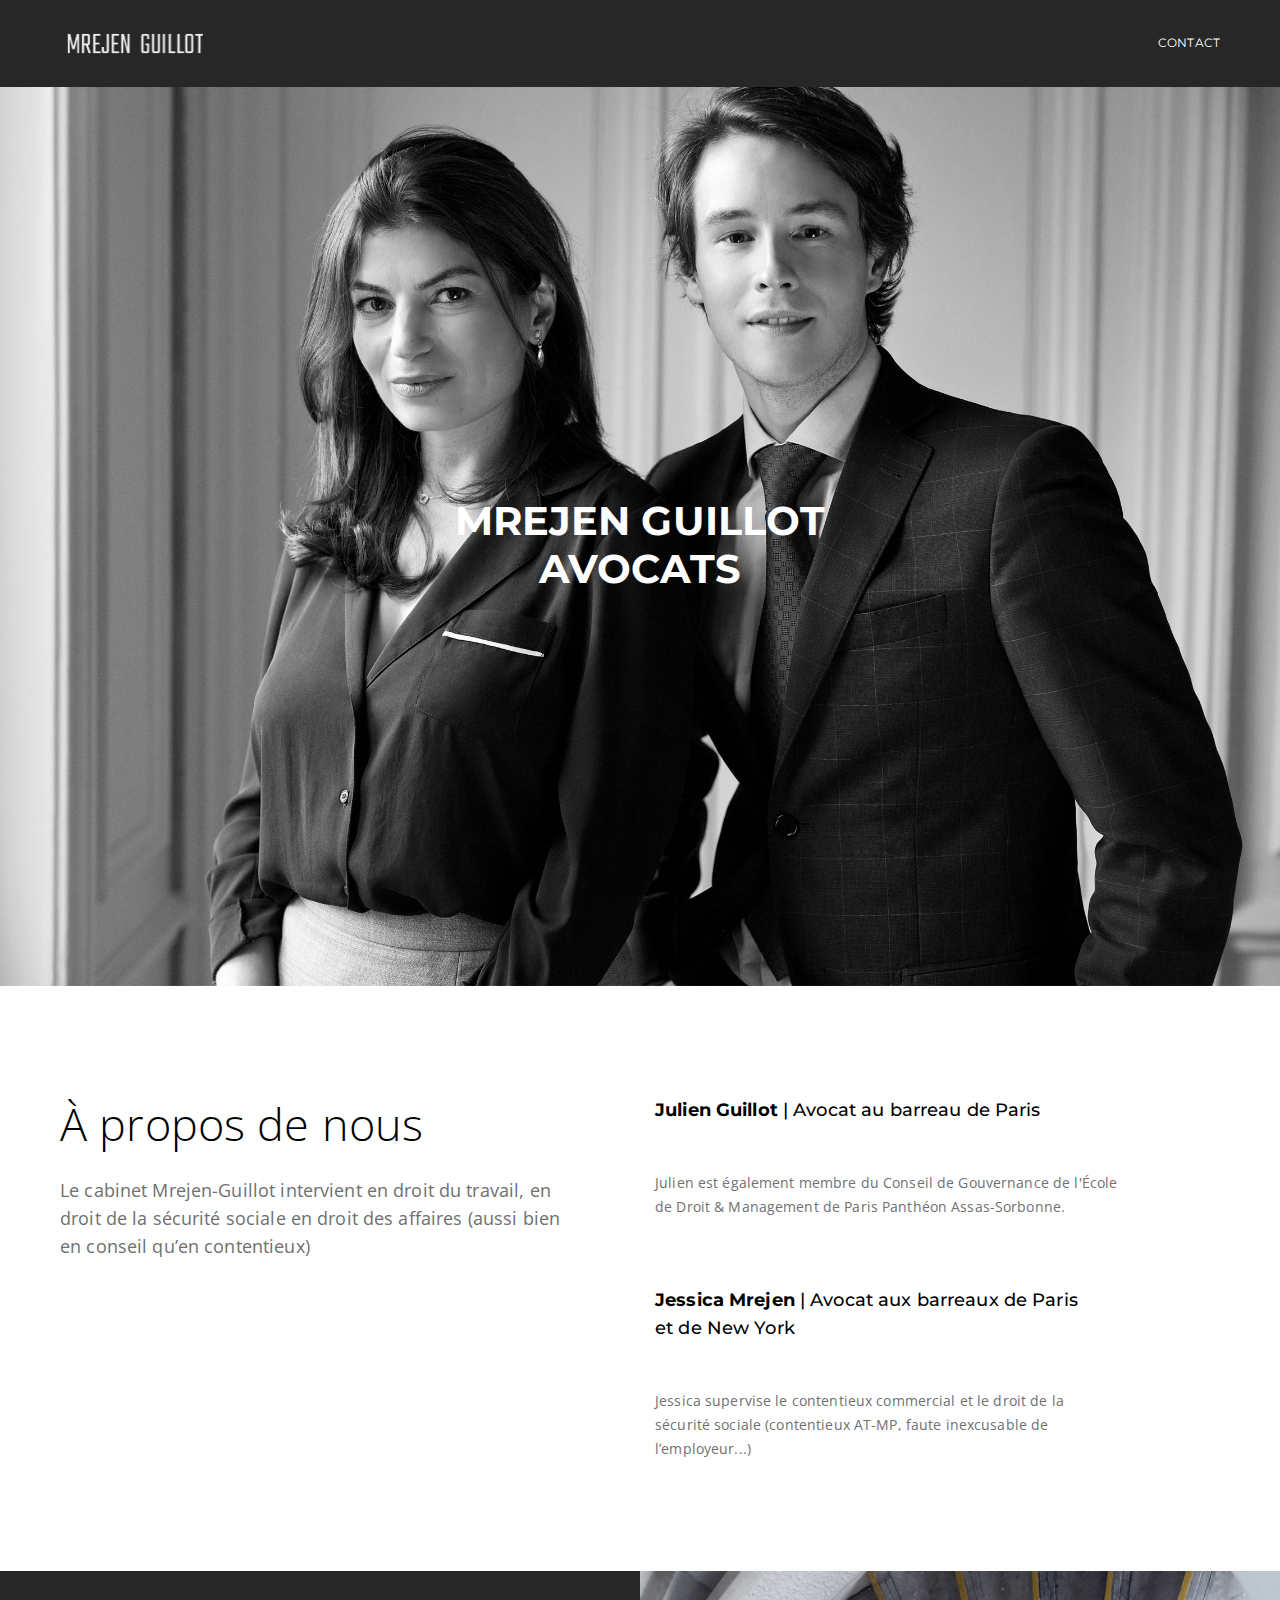
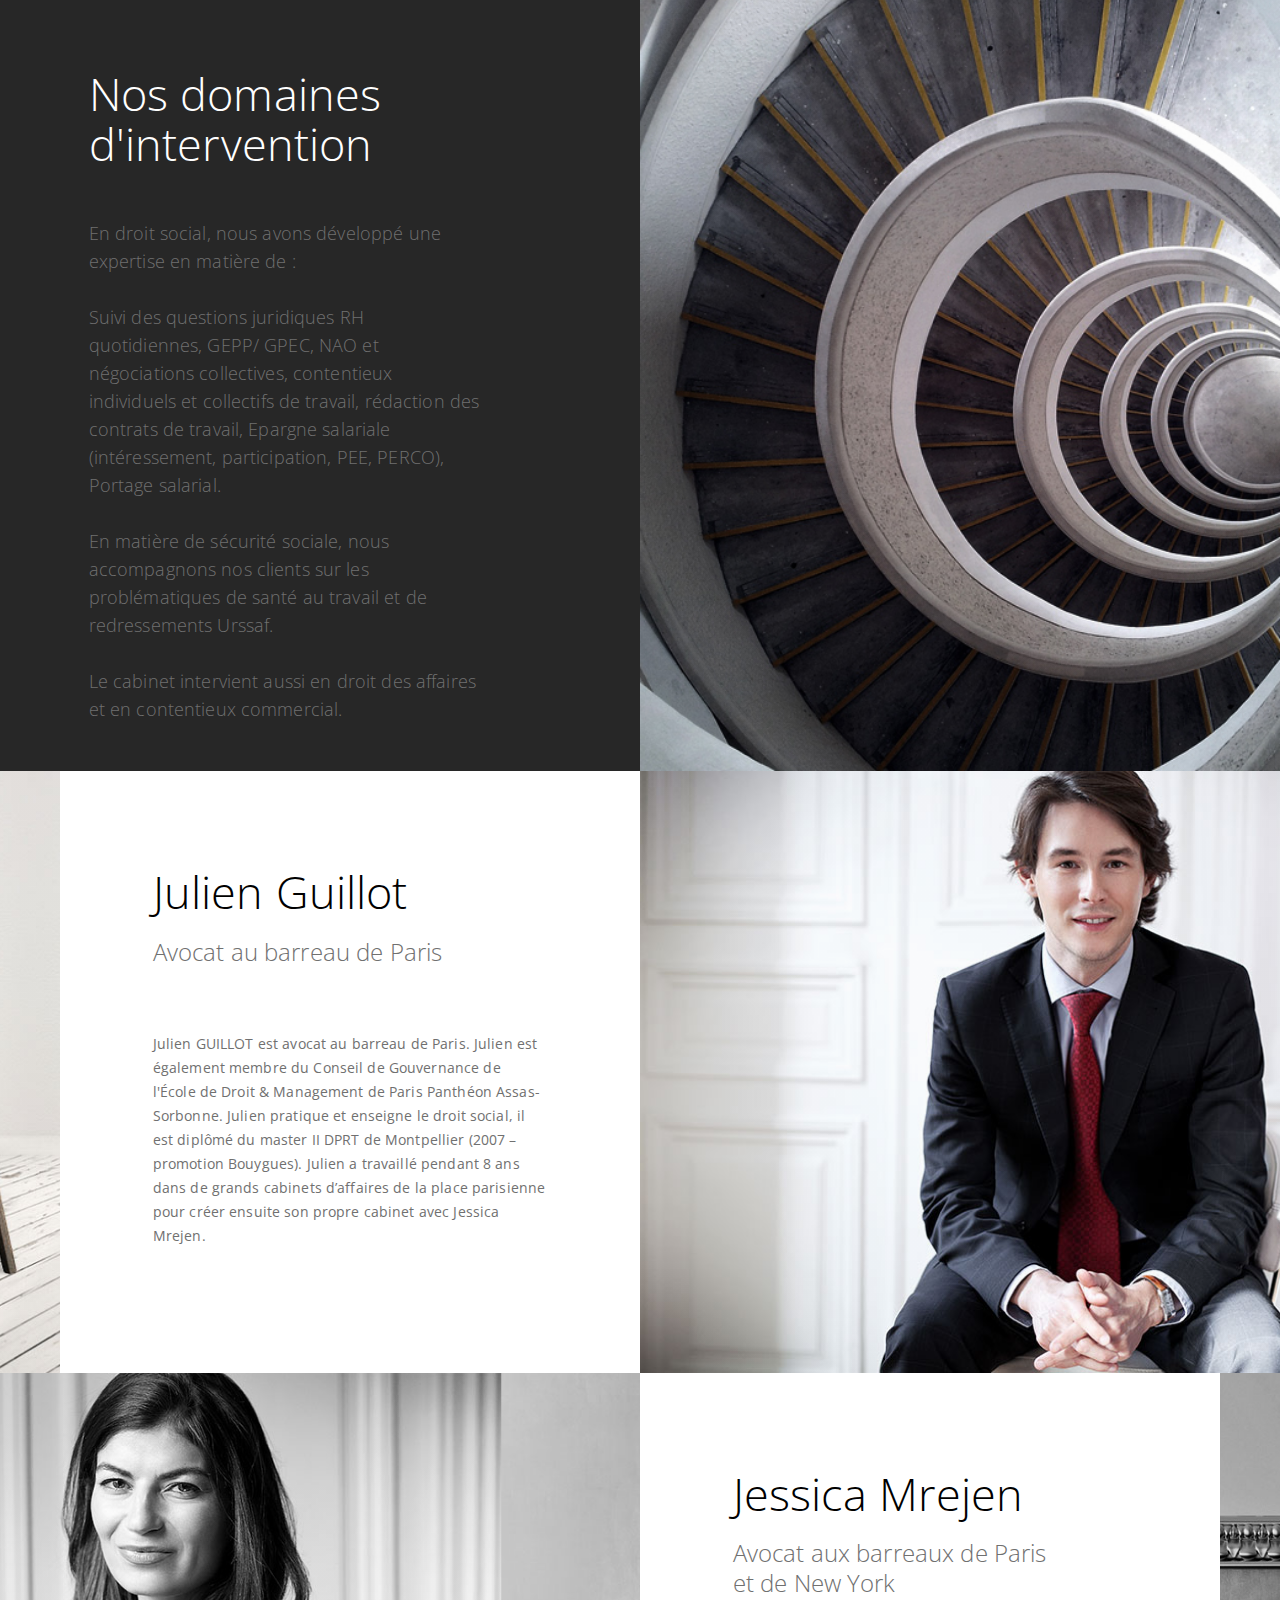
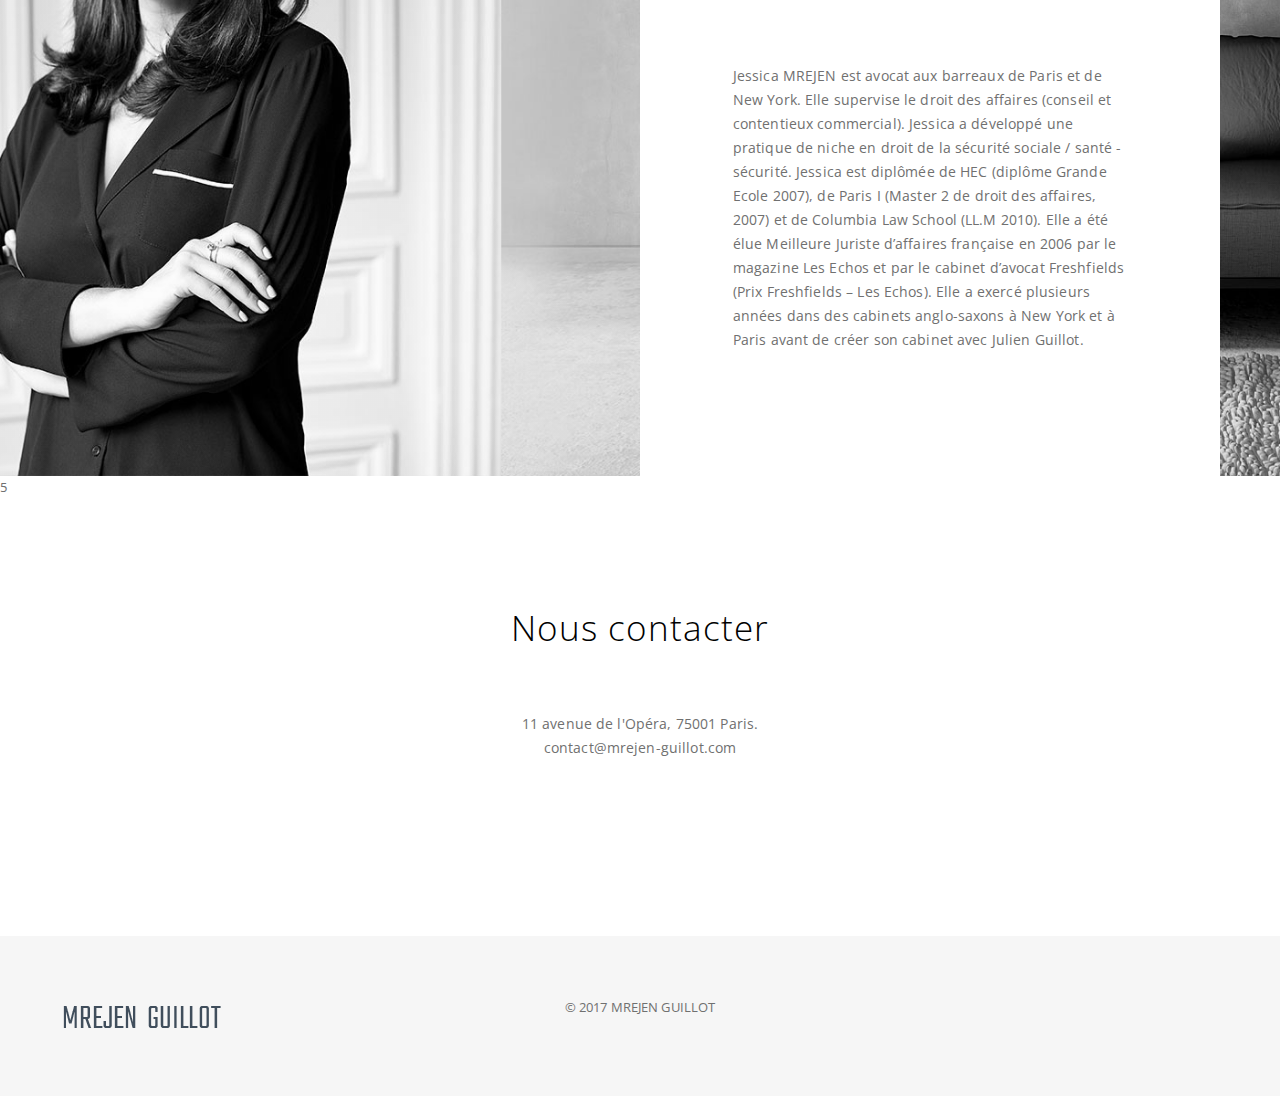
==== index.html @ 215e3cc4 "mon premier commit" ====
<!doctype html>
<html class="no-js" lang="en">
    <head>
        <meta charset="utf-8">
        <meta http-equiv="X-UA-Compatible" content="IE=edge">
        <meta name="viewport" content="width=device-width,initial-scale=1.0,maximum-scale=1" />
        <!-- title -->
        <title>MREJEN GUILLOT • Cabinet d'avocats</title>
        <meta name="description" content="" />
        <meta name="keywords" content="" />
        <meta name="author" content="">
        <meta name="google" value="notranslate">
        <!-- favicon -->
        <link rel="shortcut icon" href="images/icon/favicon.png">
        <!-- animation -->
        <link rel="stylesheet" href="css/animate.css" />
        <!-- bootstrap -->
        <link rel="stylesheet" href="css/bootstrap.min.css" />
        <!-- font-awesome icon -->
        <link rel="stylesheet" href="css/font-awesome.min.css" />
        <!-- themify-icons -->
        <link rel="stylesheet" href="css/themify-icons.css" />
        <!-- owl carousel -->
        <link rel="stylesheet" href="css/owl.transitions.css" />
        <link rel="stylesheet" href="css/owl.carousel.css" /> 
        <!-- magnific popup -->
        <link rel="stylesheet" href="css/magnific-popup.css" /> 
        <!-- base -->
        <link rel="stylesheet" href="css/base.css" /> 
        <!-- elements -->
        <link rel="stylesheet" href="css/elements.css" />
        <!-- responsive -->
        <link rel="stylesheet" href="css/responsive.css" />
        <!--[if IE 9]>
        <link rel="stylesheet" type="text/css" href="css/ie.css" />
        <![endif]-->
        <!--[if IE]>
            <script src="js/html5shiv.min.js"></script>
        <![endif]-->
        <style>
            .header-style2 .black-header li a, .header-style2 .black-header li a::before {color:#383838;}
        </style>
    </head>
    <body>
        <header class="header-style2" id="header-style2">
            <!-- nav -->
            <nav class="navbar bg-nero tz-header-bg black-header no-margin alt-font shrink-header dark-header">
                <div class="container navigation-menu">
                    <div class="row">
                        <!-- logo -->
                        <div class="col-md-3 col-sm-4 col-xs-9">
                            <a href="#home" class="inner-link"><img alt="" src="images/julien-white.png" data-img-size="(W)163px X (H)40px"></a>
                        </div>
                        <!-- end logo -->
                        <div class="col-md-9 col-sm-8 col-xs-3 position-inherit">
                            <button data-target="#bs-example-navbar-collapse-1" data-toggle="collapse" class="navbar-toggle collapsed" type="button">
                                <span class="sr-only">Toggle navigation</span>
                                <span class="icon-bar"></span>
                                <span class="icon-bar"></span>
                                <span class="icon-bar"></span>
                            </button>
                            <div id="bs-example-navbar-collapse-1" class="collapse navbar-collapse pull-right">
                                <ul class="nav navbar-nav">
                                    <li><a class="inner-link propClone text-white" href="#contact-section16">CONTACT</a></li>
                                </ul>
                            </div>
                        </div>
                    </div>
                </div>
            </nav> 
            <!-- end nav -->
        </header>
        <section id="home" class="no-padding bg-nero slider-style5 border-none">
            <div class="owl-slider-full owl-carousel owl-theme white-pagination text-white owl-white-pagination md-no-owl-buttons">
                <!-- slider item -->
                <div class="item owl-bg-img tz-builder-bg-image cover-background bg-img-one" id="tz-bg-14" data-img-size="(W)1920px X (H)961px" style="background:linear-gradient(rgba(0,0,0,0.01), rgba(0,0,0,0.01)), url('images/bg-image/mrejen-guillot-background.jpg')">
                    <div class="container one-fifth-screen xs-one-third-screen position-relative">
                        <div class="col-md-12 col-sm-12 col-xs-12 slider-typography text-center">
                            <div class="slider-text-middle-main">
                                <div class="slider-text-middle">
                                    <div class="" id="tz-br-1">
                                        <div class="slider-title text-white alt-font font-weight-600 tz-text" id="tz-slider-text37"> <p><strong>MREJEN GUILLOT<br> AVOCATS</strong></p> </div>
                                    </div>  
                                </div>
                            </div>
                        </div>
                    </div>
                </div>
                <!-- end slider item -->
            </div>
        </section> 
        <section class="padding-110px-tb xs-padding-60px-tb bg-white builder-bg border-none" id="content-section51">
            <div class="container">
                <div class="row equalize xs-equalize-auto equalize-display-inherit">
                    <!-- content details -->
                    <div class="col-md-6 col-sm-6 xs-12 xs-text-center xs-margin-nineteen-bottom display-table">
                        <div class="display-table-cell-vertical-middle">
                            <h2 class="title-extra-large-2 sm-title-large xs-section-title-large font-weight-300 text-black line-height-55 width-90 sm-width-100 margin-eight-bottom tz-text sm-margin-ten-bottom">À propos de nous</h2>
                            <div class="text-extra-large tz-text width-90 sm-width-100 margin-five-bottom sm-margin-ten-bottom">Le cabinet Mrejen-Guillot intervient en droit du travail, en droit de la sécurité sociale en droit des affaires (aussi bien en conseil qu’en contentieux)</div>
                        </div>
                    </div>
                    <!-- image -->
                    <div class="col-lg-5 col-md-6 col-sm-12 col-xs-12 display-table" style="height: 233px;">
                        <div class="display-table-cell-vertical-middle">
                            <div class="col-md-12 col-sm-12 col-xs-12 no-padding-lr margin-thirteen-bottom padding-four-bottom sm-padding-one-bottom sm-margin-seven-bottom xs-margin-fifteen-bottom border-bottom-light tz-border">
                                <h3 class="text-extra-large margin-two-bottom text-black vertical-align-middle xs-margin-five-bottom xs-text-extra-large alt-font tz-text"><strong>Julien Guillot</strong> | Avocat au barreau de Paris</h3>
                                <div class="text-medium vertical-align-middle tz-text"><p>Julien est également membre du Conseil de Gouvernance de l'École de Droit & Management de Paris Panthéon Assas-Sorbonne.</p></div>
                            </div>
                            <div class="col-md-12 col-sm-12 col-xs-12 no-padding-lr">
                                <h3 class="text-extra-large margin-two-bottom text-black vertical-align-middle xs-margin-five-bottom xs-text-extra-large alt-font tz-text"><strong>Jessica Mrejen</strong> | Avocat aux barreaux de Paris<br> et de New York</h3>
                                <div class="text-medium vertical-align-middle tz-text"><p class="no-margin-bottom">Jessica supervise le contentieux commercial et le droit de la sécurité sociale (contentieux AT-MP, faute inexcusable de l’employeur...)</p></div>
                            </div>
                        </div>
                    </div>
                    <!-- end image -->
                    <!-- end content detls -->
                </div>
            </div>
        </section>
        <section class="bg-nero builder-bg border-none" id="about">
            <div class="container-fluid">
                <div class="row equalize">
                    <div class="col-md-6 col-sm-12 col-xs-12 display-table no-padding xs-padding-ten" >
                        <div class="display-table-cell-vertical-middle padding-twenty-two md-padding-seven xs-no-padding-lr">
                            <!-- section title -->
                            <div class="col-md-12 col-sm-12 col-xs-12 margin-nine-top xs-no-padding-lr">
                                <h2 class="title-extra-large-2 sm-title-extra-large xs-title-extra-large font-weight-300 text-white margin-three-bottom xs-margin-fifteen-bottom tz-text">Nos domaines d'intervention</h2>
                                <div class="text-extra-large sm-text-extra-large font-weight-300 width-85 md-width-100 margin-twenty-bottom sm-margin-fifteen-bottom tz-text"><p>En droit social, nous avons développé une expertise en matière de :<br><br>
                                	Suivi des questions juridiques RH quotidiennes, GEPP/ GPEC, NAO et négociations collectives, contentieux individuels et collectifs de travail, rédaction des contrats de travail, Epargne salariale (intéressement, participation, PEE, PERCO), Portage salarial.<br><br>

									En matière de sécurité sociale, nous accompagnons nos clients sur les problématiques de santé au travail et de redressements Urssaf.<br><br>

									Le cabinet intervient aussi en droit des affaires et en contentieux commercial.

                                </p></div>
                            </div>
                            <!-- end section title -->
                            
                        </div>
                    </div>
                    <div class="col-md-6 col-sm-12 col-xs-12 tz-builder-bg-image sm-height-600-px xs-height-400-px cover-background bg-img-four" data-img-size="(W)1000px X (H)800px" style="background: linear-gradient(rgba(0, 0, 0, 0.00784314), rgba(0, 0, 0, 0.00784314)), url('images/julien3.jpg');"></div>
                </div>
            </div>
        </section>
        <section class="tz-builder-bg-image content2-bg-image no-padding border-none cover-background xs-bg-none bg-img-five" id="content-section2" data-img-size="(W)1920px X (H)590px" style="background:linear-gradient(rgba(0,0,0,0.01), rgba(0,0,0,0.01)), url('images/bg-image/julien2.jpg')">
            <div class="container sm-width-100 sm-no-padding">
                <div class="bg-white tz-background-color width-50 sm-width-60 xs-width-100 content-style1 padding-fifteen md-padding-eight sm-padding-eleven xs-padding-eighteen">
                    <!-- section title -->
                    <h2 class="title-extra-large-2 sm-title-large xs-section-title-large font-weight-300 text-black line-height-55 width-90 sm-width-100 margin-eight-bottom tz-text sm-margin-ten-bottom">Julien Guillot</h2>
                    <!-- end section title -->
                    <div class="title-medium sm-title-medium xs-title-medium margin-twelve-bottom display-block font-weight-300 tz-text">Avocat au barreau de Paris</div>
                    <div class="text-medium sm-text-medium margin-fifteen-bottom tz-text"><p>Julien GUILLOT est avocat au barreau de Paris. Julien est également membre du Conseil de Gouvernance de l'École de Droit & Management de Paris Panthéon Assas-Sorbonne. Julien pratique et enseigne le droit social, il est diplômé du master II DPRT de Montpellier (2007 – promotion Bouygues). Julien a travaillé pendant 8 ans dans de grands cabinets d’affaires de la place parisienne pour créer ensuite son propre cabinet avec Jessica Mrejen.</p></div>
                </div>
            </div>
        </section>
         <section class="tz-builder-bg-image content2-bg-image no-padding border-none cover-background xs-bg-none bg-img-five" id="content-section2" data-img-size="(W)1920px X (H)590px" style="background:linear-gradient(rgba(0,0,0,0.01), rgba(0,0,0,0.01)), url('images/bg-image/mrejen.jpg')">
            <div class="container sm-width-100 sm-no-padding">
                <div class="bg-white tz-background-color float-right width-50 sm-width-60 xs-width-100 content-style1 padding-fifteen md-padding-eight sm-padding-eleven xs-padding-eighteen">
                    <!-- section title -->
                    <h2 class="title-extra-large-2 sm-title-large xs-section-title-large font-weight-300 text-black line-height-55 width-90 sm-width-100 margin-eight-bottom tz-text sm-margin-ten-bottom">Jessica Mrejen</h2>
                    <!-- end section title -->
                    <div class="title-medium sm-title-medium xs-title-medium margin-twelve-bottom display-block font-weight-300 tz-text">Avocat aux barreaux de Paris<br> et de New York</div>
                    <div class="text-medium sm-text-medium margin-fifteen-bottom tz-text"><p>Jessica MREJEN est avocat aux barreaux de Paris et de New York. Elle supervise le droit des affaires (conseil et contentieux commercial). Jessica a développé une pratique de niche en droit de la sécurité sociale / santé - sécurité. Jessica est diplômée de HEC (diplôme Grande Ecole 2007), de Paris I (Master 2 de droit des affaires, 2007) et de Columbia Law School (LL.M 2010). Elle a été élue Meilleure Juriste d’affaires française en 2006 par le magazine Les Echos et par le cabinet d’avocat Freshfields (Prix Freshfields – Les Echos). Elle a exercé plusieurs années dans des cabinets anglo-saxons à New York et à Paris avant de créer son cabinet avec Julien Guillot.</p></div>
                </div>
            </div>
        </section>5
        <section class="padding-110px-tb bg-white builder-bg xs-padding-60px-tb border-none" id="contact-section16">
            <div class="container">
                <div class="row">
                    <!-- section title -->
                    <div class="col-md-12 col-sm-12 col-xs-12 text-center">
                        <h2 class="title-extra-large sm-section-title-medium text-black font-weight-300 letter-spacing-1 tz-text margin-ten-bottom xs-margin-fifteen-bottom">Nous contacter</h2>
                    </div>
                    <!-- end section title -->
                    <!-- contact detail -->
                    <div class="col-md-10 col-sm-12 col-xs-12 no-padding margin-ten-bottom clear-both display-table center-col">
                        <!-- feature box -->
                        <div class="col-md-4 col-sm-4 col-xs-12 sm-margin-nine-bottom xs-margin-thirteen-bottom text-center sm-clear-both">
                            <div class="feature-box xs-margin-thirteen xs-no-margin-tb">     
                                <div class="text-medium center-col tz-text"></div>
                            </div>
                        </div>
                        <!-- end feature box -->
                        <!-- feature box -->
                        <div class="col-md-4 col-sm-4 col-xs-12 sm-margin-nine-bottom xs-margin-thirteen-bottom text-center">
                            <div class="feature-box xs-margin-thirteen xs-no-margin-tb">
                                <div class="text-medium center-col tz-text">11 avenue de l'Opéra, 75001 Paris.<br>contact@mrejen-guillot.com</div>
                            </div>
                        </div>
                        <!-- end feature box -->
                    </div>
                    <!-- end contact detail -->
                </div>
            </div>
        </section>
        <footer id="footer-section12" class="bg-gray builder-bg padding-60px-tb xs-padding-40px-tb footer-style4">
            <div class="container">
                <div class="row equalize sm-equalize-auto">
                    <!-- logo -->
                    <div class="col-lg-3 col-md-3 col-sm-6 col-xs-12 sm-text-left xs-text-center sm-margin-eight-bottom xs-margin-nine-bottom display-table">
                        <div class="display-table-cell-vertical-middle">
                            <a href="#home" class="inner-link"><img src="images/julien-black.png" data-img-size="(W)163px X (H)40px" alt=""></a>
                        </div>
                    </div>
                    <!-- end logo -->
                    <div class="col-lg-6 col-md-5 col-sm-6 col-xs-12 text-center sm-margin-eight-bottom xs-margin-nine-bottom xs-text-center display-table">
                        <div class="display-table-cell-vertical-middle">
                            <span class="tz-text">&copy; 2017 MREJEN GUILLOT</a></span>
                        </div>
                    </div>
                </div>
            </div>
        </footer>

        <!-- javascript libraries -->
        <script type="text/javascript" src="js/jquery.min.js"></script>
        <script type="text/javascript" src="js/jquery.appear.js"></script>
        <script type="text/javascript" src="js/smooth-scroll.js"></script>
        <script type="text/javascript" src="js/bootstrap.min.js"></script>
        <!-- wow animation -->
        <script type="text/javascript" src="js/wow.min.js"></script>
        <!-- owl carousel -->
        <script type="text/javascript" src="js/owl.carousel.min.js"></script>        
        <!-- images loaded -->
        <script type="text/javascript" src="js/imagesloaded.pkgd.min.js"></script>
        <!-- isotope -->
        <script type="text/javascript" src="js/jquery.isotope.min.js"></script> 
        <!-- magnific popup -->
        <script type="text/javascript" src="js/jquery.magnific-popup.min.js"></script>
        <!-- navigation -->
        <script type="text/javascript" src="js/jquery.nav.js"></script>
        <!-- equalize -->
        <script type="text/javascript" src="js/equalize.min.js"></script>
        <!-- fit videos -->
        <script type="text/javascript" src="js/jquery.fitvids.js"></script>
        <!-- number counter -->
        <script type="text/javascript" src="js/jquery.countTo.js"></script>
        <!-- time counter  -->
        <script type="text/javascript" src="js/counter.js"></script>
        <!-- twitter Fetcher  -->
        <script type="text/javascript" src="js/twitterFetcher_min.js"></script>
        <!-- main -->
        <script type="text/javascript" src="js/main.js"></script>
    </body>
</html>
---- css/themify-icons.css ----
@font-face {
    font-family: 'themify';
    src:url('../fonts/themify--fvbane.eot');
    src:url('../fonts/themify-.eot#iefix-fvbane') format('embedded-opentype'),
        url('../fonts/themify--fvbane.woff') format('woff'),
        url('../fonts/themify--fvbane.ttf') format('truetype'),
        url('../fonts/themify--fvbane.svg#themify') format('svg');
    font-weight: normal;
    font-style: normal;
}

[class^="ti-"], [class*=" ti-"] {
    font-family: 'themify';
    speak: none;
    font-style: normal;
    font-weight: normal;
    font-variant: normal;
    text-transform: none;
    line-height: 1;

    /* Better Font Rendering =========== */
    -webkit-font-smoothing: antialiased;
    -moz-osx-font-smoothing: grayscale;
}

.ti-wand:before {
    content: "\e600";
}
.ti-volume:before {
    content: "\e601";
}
.ti-user:before {
    content: "\e602";
}
.ti-unlock:before {
    content: "\e603";
}
.ti-unlink:before {
    content: "\e604";
}
.ti-trash:before {
    content: "\e605";
}
.ti-thought:before {
    content: "\e606";
}
.ti-target:before {
    content: "\e607";
}
.ti-tag:before {
    content: "\e608";
}
.ti-tablet:before {
    content: "\e609";
}
.ti-star:before {
    content: "\e60a";
}
.ti-spray:before {
    content: "\e60b";
}
.ti-signal:before {
    content: "\e60c";
}
.ti-shopping-cart:before {
    content: "\e60d";
}
.ti-shopping-cart-full:before {
    content: "\e60e";
}
.ti-settings:before {
    content: "\e60f";
}
.ti-search:before {
    content: "\e610";
}
.ti-zoom-in:before {
    content: "\e611";
}
.ti-zoom-out:before {
    content: "\e612";
}
.ti-cut:before {
    content: "\e613";
}
.ti-ruler:before {
    content: "\e614";
}
.ti-ruler-pencil:before {
    content: "\e615";
}
.ti-ruler-alt:before {
    content: "\e616";
}
.ti-bookmark:before {
    content: "\e617";
}
.ti-bookmark-alt:before {
    content: "\e618";
}
.ti-reload:before {
    content: "\e619";
}
.ti-plus:before {
    content: "\e61a";
}
.ti-pin:before {
    content: "\e61b";
}
.ti-pencil:before {
    content: "\e61c";
}
.ti-pencil-alt:before {
    content: "\e61d";
}
.ti-paint-roller:before {
    content: "\e61e";
}
.ti-paint-bucket:before {
    content: "\e61f";
}
.ti-na:before {
    content: "\e620";
}
.ti-mobile:before {
    content: "\e621";
}
.ti-minus:before {
    content: "\e622";
}
.ti-medall:before {
    content: "\e623";
}
.ti-medall-alt:before {
    content: "\e624";
}
.ti-marker:before {
    content: "\e625";
}
.ti-marker-alt:before {
    content: "\e626";
}
.ti-arrow-up:before {
    content: "\e627";
}
.ti-arrow-right:before {
    content: "\e628";
}
.ti-arrow-left:before {
    content: "\e629";
}
.ti-arrow-down:before {
    content: "\e62a";
}
.ti-lock:before {
    content: "\e62b";
}
.ti-location-arrow:before {
    content: "\e62c";
}
.ti-link:before {
    content: "\e62d";
}
.ti-layout:before {
    content: "\e62e";
}
.ti-layers:before {
    content: "\e62f";
}
.ti-layers-alt:before {
    content: "\e630";
}
.ti-key:before {
    content: "\e631";
}
.ti-import:before {
    content: "\e632";
}
.ti-image:before {
    content: "\e633";
}
.ti-heart:before {
    content: "\e634";
}
.ti-heart-broken:before {
    content: "\e635";
}
.ti-hand-stop:before {
    content: "\e636";
}
.ti-hand-open:before {
    content: "\e637";
}
.ti-hand-drag:before {
    content: "\e638";
}
.ti-folder:before {
    content: "\e639";
}
.ti-flag:before {
    content: "\e63a";
}
.ti-flag-alt:before {
    content: "\e63b";
}
.ti-flag-alt-2:before {
    content: "\e63c";
}
.ti-eye:before {
    content: "\e63d";
}
.ti-export:before {
    content: "\e63e";
}
.ti-exchange-vertical:before {
    content: "\e63f";
}
.ti-desktop:before {
    content: "\e640";
}
.ti-cup:before {
    content: "\e641";
}
.ti-crown:before {
    content: "\e642";
}
.ti-comments:before {
    content: "\e643";
}
.ti-comment:before {
    content: "\e644";
}
.ti-comment-alt:before {
    content: "\e645";
}
.ti-close:before {
    content: "\e646";
}
.ti-clip:before {
    content: "\e647";
}
.ti-angle-up:before {
    content: "\e648";
}
.ti-angle-right:before {
    content: "\e649";
}
.ti-angle-left:before {
    content: "\e64a";
}
.ti-angle-down:before {
    content: "\e64b";
}
.ti-check:before {
    content: "\e64c";
}
.ti-check-box:before {
    content: "\e64d";
}
.ti-camera:before {
    content: "\e64e";
}
.ti-announcement:before {
    content: "\e64f";
}
.ti-brush:before {
    content: "\e650";
}
.ti-briefcase:before {
    content: "\e651";
}
.ti-bolt:before {
    content: "\e652";
}
.ti-bolt-alt:before {
    content: "\e653";
}
.ti-blackboard:before {
    content: "\e654";
}
.ti-bag:before {
    content: "\e655";
}
.ti-move:before {
    content: "\e656";
}
.ti-arrows-vertical:before {
    content: "\e657";
}
.ti-arrows-horizontal:before {
    content: "\e658";
}
.ti-fullscreen:before {
    content: "\e659";
}
.ti-arrow-top-right:before {
    content: "\e65a";
}
.ti-arrow-top-left:before {
    content: "\e65b";
}
.ti-arrow-circle-up:before {
    content: "\e65c";
}
.ti-arrow-circle-right:before {
    content: "\e65d";
}
.ti-arrow-circle-left:before {
    content: "\e65e";
}
.ti-arrow-circle-down:before {
    content: "\e65f";
}
.ti-angle-double-up:before {
    content: "\e660";
}
.ti-angle-double-right:before {
    content: "\e661";
}
.ti-angle-double-left:before {
    content: "\e662";
}
.ti-angle-double-down:before {
    content: "\e663";
}
.ti-zip:before {
    content: "\e664";
}
.ti-world:before {
    content: "\e665";
}
.ti-wheelchair:before {
    content: "\e666";
}
.ti-view-list:before {
    content: "\e667";
}
.ti-view-list-alt:before {
    content: "\e668";
}
.ti-view-grid:before {
    content: "\e669";
}
.ti-uppercase:before {
    content: "\e66a";
}
.ti-upload:before {
    content: "\e66b";
}
.ti-underline:before {
    content: "\e66c";
}
.ti-truck:before {
    content: "\e66d";
}
.ti-timer:before {
    content: "\e66e";
}
.ti-ticket:before {
    content: "\e66f";
}
.ti-thumb-up:before {
    content: "\e670";
}
.ti-thumb-down:before {
    content: "\e671";
}
.ti-text:before {
    content: "\e672";
}
.ti-stats-up:before {
    content: "\e673";
}
.ti-stats-down:before {
    content: "\e674";
}
.ti-split-v:before {
    content: "\e675";
}
.ti-split-h:before {
    content: "\e676";
}
.ti-smallcap:before {
    content: "\e677";
}
.ti-shine:before {
    content: "\e678";
}
.ti-shift-right:before {
    content: "\e679";
}
.ti-shift-left:before {
    content: "\e67a";
}
.ti-shield:before {
    content: "\e67b";
}
.ti-notepad:before {
    content: "\e67c";
}
.ti-server:before {
    content: "\e67d";
}
.ti-quote-right:before {
    content: "\e67e";
}
.ti-quote-left:before {
    content: "\e67f";
}
.ti-pulse:before {
    content: "\e680";
}
.ti-printer:before {
    content: "\e681";
}
.ti-power-off:before {
    content: "\e682";
}
.ti-plug:before {
    content: "\e683";
}
.ti-pie-chart:before {
    content: "\e684";
}
.ti-paragraph:before {
    content: "\e685";
}
.ti-panel:before {
    content: "\e686";
}
.ti-package:before {
    content: "\e687";
}
.ti-music:before {
    content: "\e688";
}
.ti-music-alt:before {
    content: "\e689";
}
.ti-mouse:before {
    content: "\e68a";
}
.ti-mouse-alt:before {
    content: "\e68b";
}
.ti-money:before {
    content: "\e68c";
}
.ti-microphone:before {
    content: "\e68d";
}
.ti-menu:before {
    content: "\e68e";
}
.ti-menu-alt:before {
    content: "\e68f";
}
.ti-map:before {
    content: "\e690";
}
.ti-map-alt:before {
    content: "\e691";
}
.ti-loop:before {
    content: "\e692";
}
.ti-location-pin:before {
    content: "\e693";
}
.ti-list:before {
    content: "\e694";
}
.ti-light-bulb:before {
    content: "\e695";
}
.ti-Italic:before {
    content: "\e696";
}
.ti-info:before {
    content: "\e697";
}
.ti-infinite:before {
    content: "\e698";
}
.ti-id-badge:before {
    content: "\e699";
}
.ti-hummer:before {
    content: "\e69a";
}
.ti-home:before {
    content: "\e69b";
}
.ti-help:before {
    content: "\e69c";
}
.ti-headphone:before {
    content: "\e69d";
}
.ti-harddrives:before {
    content: "\e69e";
}
.ti-harddrive:before {
    content: "\e69f";
}
.ti-gift:before {
    content: "\e6a0";
}
.ti-game:before {
    content: "\e6a1";
}
.ti-filter:before {
    content: "\e6a2";
}
.ti-files:before {
    content: "\e6a3";
}
.ti-file:before {
    content: "\e6a4";
}
.ti-eraser:before {
    content: "\e6a5";
}
.ti-envelope:before {
    content: "\e6a6";
}
.ti-download:before {
    content: "\e6a7";
}
.ti-direction:before {
    content: "\e6a8";
}
.ti-direction-alt:before {
    content: "\e6a9";
}
.ti-dashboard:before {
    content: "\e6aa";
}
.ti-control-stop:before {
    content: "\e6ab";
}
.ti-control-shuffle:before {
    content: "\e6ac";
}
.ti-control-play:before {
    content: "\e6ad";
}
.ti-control-pause:before {
    content: "\e6ae";
}
.ti-control-forward:before {
    content: "\e6af";
}
.ti-control-backward:before {
    content: "\e6b0";
}
.ti-cloud:before {
    content: "\e6b1";
}
.ti-cloud-up:before {
    content: "\e6b2";
}
.ti-cloud-down:before {
    content: "\e6b3";
}
.ti-clipboard:before {
    content: "\e6b4";
}
.ti-car:before {
    content: "\e6b5";
}
.ti-calendar:before {
    content: "\e6b6";
}
.ti-book:before {
    content: "\e6b7";
}
.ti-bell:before {
    content: "\e6b8";
}
.ti-basketball:before {
    content: "\e6b9";
}
.ti-bar-chart:before {
    content: "\e6ba";
}
.ti-bar-chart-alt:before {
    content: "\e6bb";
}
.ti-back-right:before {
    content: "\e6bc";
}
.ti-back-left:before {
    content: "\e6bd";
}
.ti-arrows-corner:before {
    content: "\e6be";
}
.ti-archive:before {
    content: "\e6bf";
}
.ti-anchor:before {
    content: "\e6c0";
}
.ti-align-right:before {
    content: "\e6c1";
}
.ti-align-left:before {
    content: "\e6c2";
}
.ti-align-justify:before {
    content: "\e6c3";
}
.ti-align-center:before {
    content: "\e6c4";
}
.ti-alert:before {
    content: "\e6c5";
}
.ti-alarm-clock:before {
    content: "\e6c6";
}
.ti-agenda:before {
    content: "\e6c7";
}
.ti-write:before {
    content: "\e6c8";
}
.ti-window:before {
    content: "\e6c9";
}
.ti-widgetized:before {
    content: "\e6ca";
}
.ti-widget:before {
    content: "\e6cb";
}
.ti-widget-alt:before {
    content: "\e6cc";
}
.ti-wallet:before {
    content: "\e6cd";
}
.ti-video-clapper:before {
    content: "\e6ce";
}
.ti-video-camera:before {
    content: "\e6cf";
}
.ti-vector:before {
    content: "\e6d0";
}
.ti-themify-logo:before {
    content: "\e6d1";
}
.ti-themify-favicon:before {
    content: "\e6d2";
}
.ti-themify-favicon-alt:before {
    content: "\e6d3";
}
.ti-support:before {
    content: "\e6d4";
}
.ti-stamp:before {
    content: "\e6d5";
}
.ti-split-v-alt:before {
    content: "\e6d6";
}
.ti-slice:before {
    content: "\e6d7";
}
.ti-shortcode:before {
    content: "\e6d8";
}
.ti-shift-right-alt:before {
    content: "\e6d9";
}
.ti-shift-left-alt:before {
    content: "\e6da";
}
.ti-ruler-alt-2:before {
    content: "\e6db";
}
.ti-receipt:before {
    content: "\e6dc";
}
.ti-pin2:before {
    content: "\e6dd";
}
.ti-pin-alt:before {
    content: "\e6de";
}
.ti-pencil-alt2:before {
    content: "\e6df";
}
.ti-palette:before {
    content: "\e6e0";
}
.ti-more:before {
    content: "\e6e1";
}
.ti-more-alt:before {
    content: "\e6e2";
}
.ti-microphone-alt:before {
    content: "\e6e3";
}
.ti-magnet:before {
    content: "\e6e4";
}
.ti-line-double:before {
    content: "\e6e5";
}
.ti-line-dotted:before {
    content: "\e6e6";
}
.ti-line-dashed:before {
    content: "\e6e7";
}
.ti-layout-width-full:before {
    content: "\e6e8";
}
.ti-layout-width-default:before {
    content: "\e6e9";
}
.ti-layout-width-default-alt:before {
    content: "\e6ea";
}
.ti-layout-tab:before {
    content: "\e6eb";
}
.ti-layout-tab-window:before {
    content: "\e6ec";
}
.ti-layout-tab-v:before {
    content: "\e6ed";
}
.ti-layout-tab-min:before {
    content: "\e6ee";
}
.ti-layout-slider:before {
    content: "\e6ef";
}
.ti-layout-slider-alt:before {
    content: "\e6f0";
}
.ti-layout-sidebar-right:before {
    content: "\e6f1";
}
.ti-layout-sidebar-none:before {
    content: "\e6f2";
}
.ti-layout-sidebar-left:before {
    content: "\e6f3";
}
.ti-layout-placeholder:before {
    content: "\e6f4";
}
.ti-layout-menu:before {
    content: "\e6f5";
}
.ti-layout-menu-v:before {
    content: "\e6f6";
}
.ti-layout-menu-separated:before {
    content: "\e6f7";
}
.ti-layout-menu-full:before {
    content: "\e6f8";
}
.ti-layout-media-right-alt:before {
    content: "\e6f9";
}
.ti-layout-media-right:before {
    content: "\e6fa";
}
.ti-layout-media-overlay:before {
    content: "\e6fb";
}
.ti-layout-media-overlay-alt:before {
    content: "\e6fc";
}
.ti-layout-media-overlay-alt-2:before {
    content: "\e6fd";
}
.ti-layout-media-left-alt:before {
    content: "\e6fe";
}
.ti-layout-media-left:before {
    content: "\e6ff";
}
.ti-layout-media-center-alt:before {
    content: "\e700";
}
.ti-layout-media-center:before {
    content: "\e701";
}
.ti-layout-list-thumb:before {
    content: "\e702";
}
.ti-layout-list-thumb-alt:before {
    content: "\e703";
}
.ti-layout-list-post:before {
    content: "\e704";
}
.ti-layout-list-large-image:before {
    content: "\e705";
}
.ti-layout-line-solid:before {
    content: "\e706";
}
.ti-layout-grid4:before {
    content: "\e707";
}
.ti-layout-grid3:before {
    content: "\e708";
}
.ti-layout-grid2:before {
    content: "\e709";
}
.ti-layout-grid2-thumb:before {
    content: "\e70a";
}
.ti-layout-cta-right:before {
    content: "\e70b";
}
.ti-layout-cta-left:before {
    content: "\e70c";
}
.ti-layout-cta-center:before {
    content: "\e70d";
}
.ti-layout-cta-btn-right:before {
    content: "\e70e";
}
.ti-layout-cta-btn-left:before {
    content: "\e70f";
}
.ti-layout-column4:before {
    content: "\e710";
}
.ti-layout-column3:before {
    content: "\e711";
}
.ti-layout-column2:before {
    content: "\e712";
}
.ti-layout-accordion-separated:before {
    content: "\e713";
}
.ti-layout-accordion-merged:before {
    content: "\e714";
}
.ti-layout-accordion-list:before {
    content: "\e715";
}
.ti-ink-pen:before {
    content: "\e716";
}
.ti-info-alt:before {
    content: "\e717";
}
.ti-help-alt:before {
    content: "\e718";
}
.ti-headphone-alt:before {
    content: "\e719";
}
.ti-hand-point-up:before {
    content: "\e71a";
}
.ti-hand-point-right:before {
    content: "\e71b";
}
.ti-hand-point-left:before {
    content: "\e71c";
}
.ti-hand-point-down:before {
    content: "\e71d";
}
.ti-gallery:before {
    content: "\e71e";
}
.ti-face-smile:before {
    content: "\e71f";
}
.ti-face-sad:before {
    content: "\e720";
}
.ti-credit-card:before {
    content: "\e721";
}
.ti-control-skip-forward:before {
    content: "\e722";
}
.ti-control-skip-backward:before {
    content: "\e723";
}
.ti-control-record:before {
    content: "\e724";
}
.ti-control-eject:before {
    content: "\e725";
}
.ti-comments-smiley:before {
    content: "\e726";
}
.ti-brush-alt:before {
    content: "\e727";
}
.ti-youtube:before {
    content: "\e728";
}
.ti-vimeo:before {
    content: "\e729";
}
.ti-twitter:before {
    content: "\e72a";
}
.ti-time:before {
    content: "\e72b";
}
.ti-tumblr:before {
    content: "\e72c";
}
.ti-skype:before {
    content: "\e72d";
}
.ti-share:before {
    content: "\e72e";
}
.ti-share-alt:before {
    content: "\e72f";
}
.ti-rocket:before {
    content: "\e730";
}
.ti-pinterest:before {
    content: "\e731";
}
.ti-new-window:before {
    content: "\e732";
}
.ti-microsoft:before {
    content: "\e733";
}
.ti-list-ol:before {
    content: "\e734";
}
.ti-linkedin:before {
    content: "\e735";
}
.ti-layout-sidebar-2:before {
    content: "\e736";
}
.ti-layout-grid4-alt:before {
    content: "\e737";
}
.ti-layout-grid3-alt:before {
    content: "\e738";
}
.ti-layout-grid2-alt:before {
    content: "\e739";
}
.ti-layout-column4-alt:before {
    content: "\e73a";
}
.ti-layout-column3-alt:before {
    content: "\e73b";
}
.ti-layout-column2-alt:before {
    content: "\e73c";
}
.ti-instagram:before {
    content: "\e73d";
}
.ti-google:before {
    content: "\e73e";
}
.ti-github:before {
    content: "\e73f";
}
.ti-flickr:before {
    content: "\e740";
}
.ti-facebook:before {
    content: "\e741";
}
.ti-dropbox:before {
    content: "\e742";
}
.ti-dribbble:before {
    content: "\e743";
}
.ti-apple:before {
    content: "\e744";
}
.ti-android:before {
    content: "\e745";
}
.ti-save:before {
    content: "\e746";
}
.ti-save-alt:before {
    content: "\e747";
}
.ti-yahoo:before {
    content: "\e748";
}
.ti-wordpress:before {
    content: "\e749";
}
.ti-vimeo-alt:before {
    content: "\e74a";
}
.ti-twitter-alt:before {
    content: "\e74b";
}
.ti-tumblr-alt:before {
    content: "\e74c";
}
.ti-trello:before {
    content: "\e74d";
}
.ti-stack-overflow:before {
    content: "\e74e";
}
.ti-soundcloud:before {
    content: "\e74f";
}
.ti-sharethis:before {
    content: "\e750";
}
.ti-sharethis-alt:before {
    content: "\e751";
}
.ti-reddit:before {
    content: "\e752";
}
.ti-pinterest-alt:before {
    content: "\e753";
}
.ti-microsoft-alt:before {
    content: "\e754";
}
.ti-linux:before {
    content: "\e755";
}
.ti-jsfiddle:before {
    content: "\e756";
}
.ti-joomla:before {
    content: "\e757";
}
.ti-html5:before {
    content: "\e758";
}
.ti-flickr-alt:before {
    content: "\e759";
}
.ti-email:before {
    content: "\e75a";
}
.ti-drupal:before {
    content: "\e75b";
}
.ti-dropbox-alt:before {
    content: "\e75c";
}
.ti-css3:before {
    content: "\e75d";
}
.ti-rss:before {
    content: "\e75e";
}
.ti-rss-alt:before {
    content: "\e75f";
}
---- css/base.css ----
@charset "utf-8";

/* ----------------------------------

Name: base.css
Version: 1.0

----------------------------------

Table of contents
        
    01. Google Font
    02. Reset
    03. Typography
    04. Icon
    05. Background Color
    06. Border Color
    07. Margin
    08. Padding
    09. Custom
    10. OWL Carousel
    11. Button
    12. Form Control
    13. Portfolio and Photo Gallery
    14. Video and Sound

*/

/* ===================================
    Google Font
====================================== */

@import url('https://fonts.googleapis.com/css?family=Open+Sans:400,300,600,700');
@import url('https://fonts.googleapis.com/css?family=Montserrat:100,200,300,400,500,600,700,800,900');

/* ===================================
    Reset
====================================== */

body{ font-family: 'Open Sans', sans-serif; -webkit-font-smoothing: antialiased; font-smoothing: antialiased; font-size:13px; color:#707070; line-height:22px; letter-spacing: 0.01em }
a { text-decoration: none; color:#4e4e4e; cursor: pointer !important; outline: 0; }
a:hover, a:focus{ text-decoration: none;}
a:focus {outline: none; }
img { max-width:100%; height:auto; -webkit-backface-visibility: hidden; }
p {margin:0 0 22px 0; padding-top: 40px}
video { background-size: cover; display: table-cell; vertical-align: middle; width: 100%; }
ul, ol{ margin: 0px; }
input, button, button:focus {outline: 0;}
input, textarea, select{ border: 1px solid #dfdfdf; font-size: 11px;  padding: 8px 15px; width: 100%; margin: 0 0 20px 0; max-width: 100%; resize: none;}
input[type="submit"] { width: auto}
input[type="button"], input[type="text"], input[type="email"], input[type="search"], input[type="password"], textarea, input[type="submit"] { -webkit-appearance: none;  border-radius: 0; }
input:focus, textarea:focus{ border: 1px solid #989898; outline: none; }
input[type="submit"]:focus { border:none !important}
select::-ms-expand{ display:none;}
iframe { border: 0;}
iframe, embed, object { max-width: 100%; }
iframe{ border-width: 0px; }
ul.circle {list-style-type: circle;}
ul.square {list-style-type: square;}
ol.upper-roman {list-style-type: upper-roman;}
ol.lower-alpha {list-style-type: lower-alpha;}
dl {list-style-position: outside;}
* { transition-timing-function: ease-in-out; -moz-transition-timing-function: ease-in-out; -webkit-transition-timing-function: ease-in-out; -o-transition-timing-function: ease-in-out; transition-duration: .2s; -moz-transition-duration: .2s; -webkit-transition-duration: .2s; -o-transition-duration: .2s; }
::selection { color: #000; background:#dcdcdc; }
::-moz-selection { color:#000; background:#dcdcdc; }
::-webkit-input-placeholder { color: #999; text-overflow: ellipsis; }
:-moz-placeholder { color: #999 !important; text-overflow: ellipsis; opacity:1; }
::-moz-placeholder { color: #999 !important; text-overflow: ellipsis; opacity:1; } 
:-ms-input-placeholder { color: #999 !important; text-overflow: ellipsis; opacity:1; }
::-webkit-scrollbar { width:12px }
::-webkit-scrollbar-track { -webkit-box-shadow:inset 0 0 6px rgba(0,0,0,.3); -moz-box-shadow:inset 0 0 6px rgba(0,0,0,.3); box-shadow:inset 0 0 6px rgba(0,0,0,.3); }
::-webkit-scrollbar-thumb { background:rgba(210,210,210,.8); -webkit-box-shadow:inset 0 0 6px rgba(0,0,0,.5); -moz-box-shadow:inset 0 0 6px rgba(0,0,0,.5); box-shadow:inset 0 0 6px rgba(0,0,0,.5); }
::-webkit-scrollbar-thumb:window-inactive { background:rgba(210,210,210,.4) }
.html-overflow { overflow: hidden;}
.no-transition *, .owl-carousel *{ transition-timing-function: none; -moz-transition-timing-function: none; -webkit-transition-timing-function: none; -o-transition-timing-function: none; transition-duration: 0s; -moz-transition-duration: 0s; -webkit-transition-duration: 0s; -o-transition-duration: 0s; }

/* ===================================
    Typography
====================================== */

/* font family */
.alt-font {font-family: 'Montserrat', sans-serif !important;}
.main-font {font-family: 'Open Sans', sans-serif !important;}

/* heading */
h1, h2, h3, h4, h5, h6 { margin:0; padding:0; color: #000;}
h1 { font-size:50px; line-height: 60px;}
h2 { font-size:35px; line-height:40px}
h3 { font-size:30px; line-height:35px}
h4 { font-size:25px; line-height:33px}
h5 { font-size:20px; line-height:30px}
h6 { font-size:18px; line-height:23px} 

/* different text size */
.text-extra-small { font-size:10px !important; line-height:15px;}
.text-small2{ font-size:11px !important;}
.text-small{ font-size:12px !important; line-height:20px; display: inline-block !important}
.text-extra-medium{ font-size:13px !important; line-height:24px;}
.text-medium{ font-size:14px !important; line-height:24px;}
.text-large{ font-size:16px !important; line-height: 25px; }
.text-extra-large { font-size:18px !important; line-height:28px;  }
.title-small{ font-size:20px !important; line-height:30px;}
.title-medium{ font-size:24px !important; line-height:30px;}
.title-large{ font-size:28px !important; line-height:35px;}
.title-extra-large{ font-size:35px !important; line-height:40px;}
.title-extra-large-2{ font-size:45px !important; line-height:50px;}
.title-extra-large-3{ font-size:50px !important; line-height:57px;}
.title-extra-large-4{ font-size:60px !important; line-height:67px;}
.title-extra-large-4 span{ font-size:120px !important; line-height:130px;}
.title-extra-large-5{ font-size:70px !important; line-height:80px;}
.title-extra-large-6{ font-size:80px !important; line-height:90px;}
.title-extra-large-7{ font-size:90px !important; line-height:90px;}
.title-extra-large-8{ font-size:100px !important; line-height:100px;}
.title-extra-large-9{ font-size:110px !important; line-height:100px;}
.title-big { font-size: 90px !important; line-height:95px;}
.title-extra-big { font-size: 150px !important; line-height:160px;}
.title-extra-big-2 { font-size: 160px !important; line-height:160px;}
.title-extra-big-3 { font-size: 180px !important; line-height:180px;}
.title-extra-big-4 { font-size: 190px !important; line-height:190px;}
.title-extra-big-5 { font-size: 200px !important; line-height:200px;}
.section-title-large { font-size: 35px !important; line-height: 39px;}
.section-title-medium { font-size: 30px !important; line-height: 35px;}
.section-title-small { font-size: 22px !important; line-height: 26px;}

/* letter spacing */
.letter-spacing-1 { letter-spacing:1px}
.letter-spacing-2 { letter-spacing:2px}
.letter-spacing-3 { letter-spacing:3px}
.letter-spacing-4 { letter-spacing:4px}
.letter-spacing-5 { letter-spacing:5px}
.letter-spacing-6 { letter-spacing:6px}
.letter-spacing-7 { letter-spacing:7px}
.letter-spacing-8 { letter-spacing:8px}
.letter-spacing-9 { letter-spacing:9px}
.letter-spacing-10 { letter-spacing:10px}
.letter-spacing-minus-1{ letter-spacing: -1px !important;}
.letter-spacing-minus-2{ letter-spacing: -2px !important;}
.letter-spacing-minus-3{ letter-spacing: -3px !important;}
.letter-spacing-minus-4{ letter-spacing: -4px !important;}
.letter-spacing-minus-5{ letter-spacing: -5px !important;}
.letter-spacing-minus-6{ letter-spacing: -6px !important;}
.no-letter-spacing { letter-spacing: 0px}

/* font weight */
.font-weight-100 { font-weight:100 !important;}
.font-weight-200 { font-weight:200 !important;}
.font-weight-300 { font-weight:300 !important;}
.font-weight-400 { font-weight:400 !important;}
.font-weight-500 { font-weight:500 !important;}
.font-weight-600 { font-weight:600 !important;}
.font-weight-700 { font-weight:700 !important;} 
.font-weight-800 { font-weight:800 !important;}
.font-weight-900 { font-weight:900 !important;}

/* line height */
.line-height-10{ line-height: 10px !important;}
.line-height-15{ line-height: 15px !important;}
.line-height-18{ line-height: 18px !important;}
.line-height-20{ line-height: 20px !important;}
.line-height-22{ line-height: 22px !important;}
.line-height-24{ line-height: 24px !important;}
.line-height-26{ line-height: 26px !important;}
.line-height-30{ line-height: 30px !important;}
.line-height-34{ line-height: 34px !important;}
.line-height-40{ line-height: 40px !important;}
.line-height-45{ line-height: 45px !important;}
.line-height-48{ line-height: 48px !important;}
.line-height-50 {line-height: 50px !important;}
.line-height-55{ line-height: 55px !important;}
.line-height-60 {line-height: 60px !important;}
.line-height-65{ line-height: 65px !important;}
.line-height-70{ line-height: 70px !important;}
.line-height-75{ line-height: 75px !important;}
.line-height-80{ line-height: 80px !important;}
.line-height-85{ line-height: 85px !important;}
.line-height-90{ line-height: 90px !important;}
.line-height-normal {line-height: normal !important}
.line-height-inherit {line-height: inherit !important}
.line-height-0{ line-height: 0px !important;}

/* text property */
.text-transform { text-transform:uppercase}
.text-decoration-underline { text-decoration:underline !important;}
.word-wrap { word-wrap: break-word}
.text-transform-none {text-transform:none} 
.line-height-none {line-height: 0 !important}
.text-decoration-line-through {text-decoration:line-through !important;}
.font-italic { font-style: italic;}

/* text color */
.text-white{ color:#ffffff !important;}
.text-black{ color:#000000 !important;}
.text-dark-gray { color:#282828!important;}
.text-light-gray{ color: #bfbfbf;}
.text-light-gray2 { color: #707070;}
.text-medium-gray{ color: #848484;}
.text-gray{color: #ababab;} 
.text-yellow{ color:#ffcf29;}
.text-light-yellow{color: #f7f4ec;}
.text-golden-yellow{color: #ecce63;}
.text-blue{ color:#3953a1;}
.text-deep-blue{ color: #2e5ba5;}
.text-dark-blue { color: #2c353f;}
.text-fast-blue{ color: #3966e6;}
.text-sky-blue-dark{ color: #2c91d8;}
.text-blue-gray { color:#919499;}
.text-cyan{ color: #31c99b;}
.text-deep-red{ color: #e7403a;}
.text-pink{ color: #ff3d7f;}
.text-dark-cherry { color: #3d3234;}
.text-rosy-brown{color: #827777;}
.text-light-red{color: #dc6768;}
.text-sky-blue {color: #32b6e6;}
.text-light-green {color: #8BC34A;}
.text-deep-green { color: #6aa84f;}
.text-dark-slate-blue{color: #55365e;}
.text-bitter-sweet{color: #f3605c;}
.text-orange{color: #ef5037;}
.text-light-orange{color: #ff573d;}
.text-deep-purple { color: #472e83;}
.text-chrome-yellow { color: #f5ab35;}
.text-turquoise-green {color: #2ccb8e}
.text-brown { color: #4e2b1f;}
.text-golden{ color: #d0ae5e;}
.text-deep-orange {color: #f26149}
.text-sand-yellow {color: #bdb6b2}
.text-light-purple-blue { color: #374a8a;}
.text-dark-purple-blue { color: #2a3869;}
.text-puerto-rico {color:#55beae; }
.text-orange-peel { color: #FF9800;}
.text-greenish-blue { color: #3ed6a2;}
.text-light-blue { color: #53d0e7;}
.text-dark-speech-blue { color: #1b1841;}
.text-yellow-ochre {color: #c0812a}
.text-yellowish-gray {color: #817b71}
.text-light-deep-yellow {color: #f5f0e9}
.text-dark-aqua { color: #43cbcd;}
.text-emerald { color: #47DF84;}
.text-deep-green-dark{color: #40c37d}
.text-deep-blue-dark{color: #2e70c4}
.text-very-light-gray { color: #e6e6e6;}
.text-fast-pink { color: #ff1967;}
.text-fast-blue2 {color: #1080f2;}
.text-meteorite { color: #473d5f;}
.text-cinnabar {color: #E74948;}
.text-poison-green {color: #05d561;}
.text-dark-bitter-sweet {color: #807575;}
.text-red {color: #bc3031;}
.text-tequila-gold { color: #c5a47e !important;}
.text-dark-brown { color: #7d6548;}
.text-light-brown { color: #cec3b5;}
.text-extra-dark-brown { color: #251b10;}

/* slider typography */
.slider-text-middle-main { display: table; height: 100%; width: 100% }
.slider-text-bottom { display: table-cell; vertical-align: bottom; }
.slider-text-top { display: table-cell; vertical-align: top; }
.slider-text-middle { display: table-cell; vertical-align: middle; }
.slider-typography { height: 100%; position: absolute; z-index: 1; right: 0; left: 0; }
.slider-content-box { position: relative; z-index: 2}

/* ===================================
    Icon
====================================== */

/* icon size */
.icon-extra-big {font-size:75px !important;}
.icon-big {font-size:60px !important;}
.icon-extra-large {font-size:50px !important;}
.icon-large {font-size:35px !important;}
.icon-medium {font-size:30px !important;}
.icon-small {font-size:25px !important;}
.icon-extra-small {font-size:14px !important;}

/* social icon */
.social-icon .fa { text-align: center; display: table-cell; vertical-align: middle; width: 30px; height: 30px !important; font-size: 14px; -webkit-transition: all 0.4s ease; transition: all 0.4s ease; color: #fff; background: none; }
.social-icon.medium-social-icon .fa {width: 25px !important; height: 25px !important; font-size: 12px;}
.social-icon a:hover .fa {opacity:.6} 
.social-icon .fa-pinterest {background-color: #cb2027;}
.social-icon .fa-rss {background-color: #f26522;}
.social-icon .fa-facebook {background-color: #3b5998;}
.social-icon .fa-twitter {background-color: #00aced;}
.social-icon .fa-flickr {background-color: #ff0084;}
.social-icon .fa-dribbble {background-color: #ea4c89;}
.social-icon .fa-behance {background-color: #42a9fb;}
.social-icon .fa-linkedin {background-color: #007bb6;}
.social-icon .fa-vimeo-square {background-color: #23b6ea;}
.social-icon .fa-youtube {background-color: #bb0000;}
.social-icon .fa-tumblr {background-color: #32506d;}
.social-icon .fa-github-alt {background-color: #333333;}
.social-icon .fa-google-plus {background-color: #dd4b39;}
.social-icon .fa-instagram  {background-color: #517fa4;}
.social-icon .fa-soundcloud {background-color: #f80;}

.social-icon-color .fa-pinterest, .social-icon-color .ti-pinterest-alt, .social-icon-color .ti-pinterest {color: #cb2027;}
.social-icon-color .fa-rss {color: #f26522;}
.social-icon-color .fa-facebook, .social-icon-color .ti-facebook {color: #3b5998;}
.social-icon-color .fa-twitter, .social-icon-color .ti-twitter-alt {color: #00aced;}
.social-icon-color .fa-flickr, .social-icon-color .ti-flickr-alt {color: #ff0084;}
.social-icon-color .fa-dribbble, .social-icon-color .ti-dribbble {color: #ea4c89;}
.social-icon-color .fa-behance {color: #42a9fb;}
.social-icon-color .fa-linkedin, .social-icon-color .ti-linkedin {color: #007bb6;}
.social-icon-color .fa-vimeo-square, .social-icon-color .ti-vimeo-alt {color: #23b6ea;}
.social-icon-color .fa-youtube {color: #bb0000;}
.social-icon-color .fa-tumblr, .social-icon-color .ti-tumblr-alt {color:#32506d;}
.social-icon-color .fa-github-alt {color: #333333;}
.social-icon-color .fa-google-plus, .social-icon-color .ti-google {color:#dd4b39;}
.social-icon-color .fa-instagram, .social-icon-color .ti-instagram {color:#517fa4;}
.social-icon-color .fa-soundcloud, .social-icon-color .ti-soundcloud {color: #f80;}

/* icon style */
.icon-box i { margin:0 30px}
.i-large-box{ width:100px; height:100px; line-height:98px; text-align:center; font-size:40px}
.i-medium-box{ width:80px; height:80px; line-height:80px; text-align:center; font-size:30px;}
.i-small-box{ width:60px; height:60px; line-height:60px; text-align:center; font-size:22px}
.i-extra-small-box{ width:40px; height:40px; line-height:40px; text-align:center; font-size:15px}
.i-plain { color:#737373; background-color: transparent !important;}
.i-plain:hover { color:#fff; background-color: #737373!important; -webkit-transform: scale(1.2); -moz-transform: scale(1.2); -o-transform: scale(1.2); -ms-transform: scale(1.2); transform: scale(1.2);}
.i-rounded  { border-radius: 3px; background-color: #000; color:#fff; border:1px solid rgba(0,0,0,0.15);}
.i-rounded:hover { background-color: #fff; color:#9a9a9a; border:1px solid rgba(0,0,0,0.15);}
.i-bordered { border:1px solid rgba(0,0,0,0.15); background-color: transparent !important; color:#9a9a9a}
.i-bordered:hover { background-color: #000 !important; color: #fff}
.i-circled  { border-radius: 50%;}
.i-light { background-color: #fff !important; box-shadow: 0 0 10px rgba(0, 0, 0, .08) inset; color:#9a9a9a; text-shadow: 1px 1px 1px #fff; }
.i-light:hover { background-color: #fff !important; box-shadow: 0 0 30px rgba(0, 0, 0, .15) inset !important; color: #444; text-shadow:none }
.i-3d { box-shadow: 0 0 3px rgba(0, 0, 0, .1); color:#9a9a9a !important;  background-color: #fff; color:#000}
.i-3d:hover {box-shadow: 0 0 4px rgba(0, 0, 0, .3);}
.i-3d-border { border-bottom:3px solid rgba(0,0,0,0.15) !important; color:#fff; text-shadow: 1px 1px 1px rgba(0, 0, 0, 0.3)}
.i-3d-border:hover { border-bottom:3px solid rgba(0,0,0,0.30) !important; color:#fff; -webkit-transform: scale(1.2); -moz-transform: scale(1.2); -o-transform: scale(1.2); -ms-transform: scale(1.2); transform: scale(1.2); }

/* ===================================
    Background Color
====================================== */

.bg-white{ background: #fff;}
.bg-black{ background: #000000; }
.bg-gray { background-color: #f6f6f6;}
.bg-brown{ background-color: #efe6da;}
.bg-light-gray { background: #f7f7f7;}
.bg-dark-gray{ background: #282828;}
.bg-middle-gray{ background: #dedede;}
.bg-dark-blue { background: #2c353f;}
.bg-fast-blue{ background: #3966e6;}
.bg-blue{ background: #1f337a;}
.bg-deep-blue{ background: #2e5ba5;}
.bg-sky-blue {background: #32b6e6;}
.bg-sky-blue-dark{ background: #2c91d8;}
.bg-cyan { background-color: #31c99b;}
.bg-light-cyan { background-color: #6dc6a8;}
.bg-cream { background-color: #f7f5e7;}
.bg-dark-cream { background-color: #ac9377;}
.bg-dark-cherry { background: #3d3234;}
.bg-pink { background: #ff3d7f;}
.bg-deep-red{ background: #e7403a;}
.bg-rosy-brown{background:#9f9292;}
.bg-light-red{background: #dc6768;}
.bg-deep-purple { background: #472e83;}
.bg-light-green { background: #8BC34A;}
.bg-medium-green { background: #259319;}
.bg-deep-green { background: #6aa84f;}
.bg-yellow{ background: #ffcf29;}
.bg-light-yellow{background: #f7f4ec;}
.bg-golden-yellow{background: #ecce63;}
.bg-purple{background: #221825;}
.bg-dark-slate-blue{background: #353d4f;}
.bg-bitter-sweet{background: #f3605c;}
.bg-scarlet-gum{background: #432a4b;}
.bg-orange{background: #ef5037;}
.bg-light-orange{background: #ff573d;}
.bg-chrome-yellow { background: #f5ab35;}
.bg-gray-yellow { background: #f6f5f5;}
.bg-very-light-gray { background: #f8f8f8;}
.bg-turquoise-green {background: #2ccb8e}
.bg-golden { background: #d0ae5e;}
.bg-deep-orange {background:#f26149}
.bg-sand-yellow {background:#fbf9f3}
.bg-sand-yellow-dark {background:#4a3b34}
.bg-deep-purple {background:#4b3a6c}
.bg-dark-purple-blue { background: #2a3869;}
.bg-puerto-rico {background:#55beae; }
.bg-orange-peel { background: #FF9800;}
.bg-greenish-blue { background: #3ed6a2;}
.bg-light-blue { background: #53d0e7;}
.bg-dark-speech-blue { background: #1b1841 !important;}
.bg-light-deep-yellow {background: #f5f0e9}
.bg-yellow-ochre {background: #c0812a}
.bg-yellowish-gray {background: #8f887e}
.bg-aqua { background: #46eff0;}
.bg-emerald { background: #47DF84;}
.bg-mongoose { background: #A78A73;}
.bg-deep-green-dark {background: #40c37d}
.bg-deep-blue-dark  {background: #2e70c4}
.bg-light-purple-blue { background: #374a8a;}
.bg-middle-light-gray { background: #686868;}
.bg-cod-grey { background: #313233;}
.bg-charcoal {background: #242526;}
.bg-black-russian { background: #1c1c1d;}
.bg-light-gray2 { background: #ededed;}
.bg-fast-pink { background: #ff1967;}
.bg-fast-blue2 {background: #1080f2;}
.bg-meteorite { background: #473d5f;}
.bg-cinnabar { background: #E74948;}
.bg-dark-gray2{background: #181818;}
.bg-poison-green {background: #05d561;}
.bg-light-bitter-sweet {background: #f8eded;}
.bg-red {background: #bc3031;}
.bg-nero { background: #272727;}
.bg-dark-nero { background: #0e0e0e;}
.bg-medium-nero { background: #1f1f1f;}
.bg-tequila-gold { background: #c5a47e;}
.bg-dark-purple { background: #181623;}
.bg-dark-brown { background: #7d6548;}
.bg-very-light-brown { background: #eee3d6;}

/* rgb background color */
.bg-cyan-rgba { background-color: rgba(49, 201, 155, 0.9);}
.bg-white-light-rgba{ background-color: rgba(255, 255, 255, 0.9);}
.bg-black-light-rgba{ background-color: rgba(0, 0, 0, 0.45);}
.bg-black-dark-rgba{ background-color: rgba(0, 0, 0, 0.8);}
.bg-greenish-blue-rgba {background-color: rgba(62, 214, 162, 0.80);}
.bg-orange-rgba { background-color: rgba(255, 152, 0, 0.8);}
.bg-black-medium-rgba{ background-color: rgba(0, 0, 0, 0.7);}

/* opacity */
.only-opacity-light{ opacity: 0.5; }
.opacity-light{ position: absolute; height: 100%; width: 100%; opacity: 0.5; z-index: 1; top:0; left: 0 }
.opacity-medium{ position: absolute; height: 100%; width: 100%; opacity: 0.7; z-index: 1; top:0; left: 0 }
.opacity-full{ position: absolute; height: 100%; width: 100%; opacity: 0.8; top:0; left: 0 }
.opacity-full-dark{ position: absolute; height: 100%; width: 100%; opacity: 0.9; z-index: 1; top:0; left: 0 }


/* background image */
.cover-background { background-position: center center !important; background-repeat: no-repeat !important; background-size: cover !important; overflow: hidden; position: relative;}
.fix-background { background-attachment: fixed !important; background-position: center center; background-repeat: no-repeat !important; background-size: cover !important; overflow: hidden; position: relative;}

/* ===================================
    Border Color
====================================== */

.border-light { border: 1px solid rgba(0,0,0,.1) !important;}
.border-dark{border: 1px solid #454545 !important;}
.border-top { border-top: 1px solid rgba(0,0,0,.12) !important;}
.border-right { border-right:1px solid rgba(0,0,0,.12) !important;}
.border-top-light { border-top: 1px solid rgba(255,255,255,.12) !important;}
.border-right-white { border-right: 1px solid rgba(255,255,255,255) !important;}
.border-bottom{border-bottom: 1px solid #dcdcdc !important ;}
.border-bottom-medium-dark{border-bottom: 1px solid rgba(0,0,0,.10) !important;}
.border-bottom-light{border-bottom: 1px solid rgba(255,255,255,0.1) !important;}
.border-none {border: 0 !important}
.border-top-none {border-top:0 !important}
.border-bottom-none {border-bottom:0 !important}
.border-left-none {border-left:0 !important}
.border-right-none {border-right:0 !important}
.border-radius-0 {border-radius: 0px !important;}
.border-radius-2 {border-radius: 2px !important;}
.border-radius-3 {border-radius: 3px !important;}
.border-radius-4 {border-radius: 4px !important;}
.border-radius-6 {border-radius: 6px !important;}
.border-radius-8 {border-radius: 8px !important;}
.border-radius-10 {border-radius: 10px !important;}
.border-radius-20 {border-radius: 20px !important;}
.border-radius-30 {border-radius: 30px !important;}
.border-radius-40 {border-radius: 40px !important;}
.border-radius-50 {border-radius: 50% !important;}
.border-radius-100 {border-radius: 100% !important;}
.border-color-light-white{border-color: rgba(255,255,255,.4) !important}
.img-border {border: 6px solid #fff; height: calc(100% - 40px); width: calc(100% - 40px); left: 20px; top: 20px;  position: absolute; }

/* border color */
.border-2-white {border: 2px solid #ffffff !important;}
.border-2-fast-blue {border: 2px solid #3966e6  !important;}
.border-2-light-green {border: 2px solid #8BC34A  !important;}
.border-2-medium-green {border: 2px solid #259319  !important;}
.border-2-deep-green {border: 2px solid #6aa84f  !important;}
.border-2-sky-blue {border: 2px solid #32b6e6 !important;}
.border-2-sky-blue-dark {border: 2px solid #2c91d8 !important;}
.border-2-light-gray {border: 2px solid #b8b8b8 !important;}
.border-2-dark-gray {border: 2px solid #282828 !important;}
.border-2-bitter-sweet {border: 2px solid #f3605c !important;}
.border-3-bitter-sweet {border: 3px solid #f3605c !important;}
.border-2-yellow {border: 2px solid #ffcf29 !important;}
.border-10-light-red {border: 10px solid #f18182 !important;}
.border-2-chrome-yellow {border: 2px solid #f5ab35 !important;}
.border-2-turquoise-green {border: 2px solid #2ccb8e  !important;}
.border-2-golden {border: 2px solid #d0ae5e;}
.border-2-deep-orange {border: 2px solid #f26149;}
.border-2-orange-peel {border: 2px solid #FF9800 !important;}
.border-greenish-blue {border: 2px solid #3ed6a2 !important;}
.border-2-dark-aqua { border: 2px solid #43cbcd !important;}
.border-2-deep-green-dark {border: 2px solid #40c37d;}
.border-2-deep-blue-dark {border: 2px solid #2e70c4;}
.border-2-orange {border: 2px solid #ef5037 !important;}
.border-2-fast-blue2 {border: 2px solid #1080f2;}
.border-2-red {border: 2px solid #bc3031 !important;}
.border-2-cinnabar { border: 2px solid #E74948 !important;}
.border-2-poison-green {border: 2px solid #05d561 !important;}
.border-tequila-gold  {border: 5px solid rgba(197,164,126,.5) !important;}
.border-2-tequila-gold {border: 2px solid #c5a47e  !important;}
.border-1-light-gray {border: 1px solid #e9e9e9 !important;}

/* ===================================
    Margin
====================================== */

/* margin all side */
.margin-one-half{margin:0.5% !important}
.margin-one{margin:1% !important}
.margin-two{margin:1.5% !important}
.margin-three{margin:2% !important}
.margin-four{margin:2.5% !important}
.margin-five{margin:3% !important}
.margin-six{margin:3.5% !important}
.margin-seven{margin:4% !important}
.margin-eight {margin:4.5% !important}
.margin-nine{margin:5% !important}
.margin-ten{ margin:5.5% !important}
.margin-eleven{ margin:6% !important}
.margin-twelve{ margin:6.5% !important}
.margin-thirteen{ margin:7% !important}
.margin-fourteen{ margin:7.5% !important}
.margin-fifteen{ margin:8% !important}
.margin-sixteen{ margin:8.5% !important}
.margin-seventeen{ margin:9% !important}
.margin-eighteen{ margin:9.5% !important}
.margin-nineteen{ margin:10% !important}
.margin-twenty{ margin:10.5% !important}
.margin-twenty-one{ margin:11% !important}
.margin-twenty-two{ margin:11.5% !important}
.margin-twenty-three{ margin:12% !important}
.margin-twenty-four{ margin:12.5% !important}
.margin-twenty-five{ margin:13% !important}
.margin-twenty-six{ margin:13.5% !important}
.margin-twenty-seven{ margin:14% !important}
.margin-twenty-eight{ margin:14.5% !important}
.margin-twenty-nine{ margin:15% !important}
.margin-thirty{ margin:15.5% !important}
.margin-thirty-one{margin:16% !important}
.margin-thirty-two{margin:16.5% !important}
.margin-thirty-three{margin:17% !important}
.margin-thirty-four{margin:17.5% !important}
.margin-thirty-five{margin:18% !important}

/* margin bottom */
.margin-one-half-bottom{margin-bottom: 0.5% !important}
.margin-one-bottom{margin-bottom:1% !important}
.margin-two-bottom{margin-bottom:1.5% !important}
.margin-three-bottom{margin-bottom:2% !important}
.margin-four-bottom{margin-bottom:2.5% !important}
.margin-five-bottom{margin-bottom:3% !important}
.margin-six-bottom{margin-bottom:3.5% !important}
.margin-seven-bottom{margin-bottom:4% !important}
.margin-eight-bottom {margin-bottom:4.5% !important}
.margin-nine-bottom{margin-bottom:5% !important}
.margin-ten-bottom{margin-bottom:5.5% !important}
.margin-eleven-bottom{margin-bottom:6% !important}
.margin-twelve-bottom{margin-bottom:6.5% !important}
.margin-thirteen-bottom{margin-bottom:7% !important}
.margin-fourteen-bottom{margin-bottom:7.5% !important}
.margin-fifteen-bottom{margin-bottom:8% !important}
.margin-sixteen-bottom{margin-bottom:8.5% !important}
.margin-seventeen-bottom{margin-bottom:9% !important}
.margin-eighteen-bottom{margin-bottom:9.5% !important}
.margin-nineteen-bottom{margin-bottom:10% !important}
.margin-twenty-bottom{margin-bottom:10.5% !important}
.margin-twenty-one-bottom{margin-bottom:11% !important}
.margin-twenty-two-bottom{margin-bottom:11.5% !important}
.margin-twenty-three-bottom{margin-bottom:12% !important}
.margin-twenty-four-bottom{margin-bottom:12.5% !important}
.margin-twenty-five-bottom{margin-bottom:13% !important}
.margin-twenty-six-bottom{margin-bottom:13.5% !important}
.margin-twenty-seven-bottom{margin-bottom:14% !important}
.margin-twenty-eight-bottom{margin-bottom:14.5% !important}
.margin-twenty-nine-bottom{margin-bottom:15% !important}
.margin-thirty-bottom{margin-bottom:15.5% !important}
.margin-thirty-one-bottom{margin-bottom:16% !important}
.margin-thirty-two-bottom{margin-bottom:16.5% !important}
.margin-thirty-three-bottom{margin-bottom:17% !important}
.margin-thirty-four-bottom{margin-bottom:17.5% !important}
.margin-thirty-five-bottom{margin-bottom:18% !important}
.margin-bottom-10px{ margin-bottom:10px !important}
.margin-bottom-15px{ margin-bottom:15px !important}

/* margin top */
.margin-one-half-top{margin-top: 0.5% !important}
.margin-one-top{margin-top:1% !important}
.margin-two-top{margin-top:1.5% !important}
.margin-three-top{margin-top:2% !important}
.margin-four-top{margin-top:2.5% !important}
.margin-five-top{margin-top:3% !important}
.margin-six-top{margin-top:3.5% !important}
.margin-seven-top{margin-top:4% !important}
.margin-eight-top {margin-top:4.5% !important}
.margin-nine-top{margin-top:5% !important}
.margin-ten-top{margin-top:5.5% !important}
.margin-eleven-top{margin-top:6% !important}
.margin-twelve-top{margin-top:6.5% !important}
.margin-thirteen-top{margin-top:7% !important}
.margin-fourteen-top{margin-top:7.5% !important}
.margin-fifteen-top{margin-top:8% !important}
.margin-sixteen-top{margin-top:8.5% !important}
.margin-seventeen-top{margin-top:9% !important}
.margin-eighteen-top{margin-top:9.5% !important}
.margin-nineteen-top{margin-top:10% !important}
.margin-twenty-top{margin-top:10.5% !important}
.margin-twenty-one-top{margin-top:11% !important}
.margin-twenty-two-top{margin-top:11.5% !important}
.margin-twenty-three-top{margin-top:12% !important}
.margin-twenty-four-top{margin-top:12.5% !important}
.margin-twenty-five-top{margin-top:13% !important}
.margin-twenty-six-top{margin-top:13.5% !important}
.margin-twenty-seven-top{margin-top:14% !important}
.margin-twenty-eight-top{margin-top:14.5% !important}
.margin-twenty-nine-top{margin-top:15% !important}
.margin-thirty-top{margin-top:15.5% !important}
.margin-thirty-one-top{margin-top:16% !important}
.margin-thirty-two-top{margin-top:16.5% !important}
.margin-thirty-three-top{margin-top:17% !important}
.margin-thirty-four-top{margin-top:17.5% !important}
.margin-thirty-five-top{margin-top:18% !important}
.margin-top-5px{ margin-top:5px !important}
.margin-top-10px{ margin-top:10px !important}
.margin-top-15px{ margin-top:15px !important}

/* margin left */
.margin-one-half-left {margin-left:0.5% !important}
.margin-one-left {margin-left:1% !important}
.margin-two-left {margin-left:1.5% !important}
.margin-three-left {margin-left:2% !important}
.margin-four-left {margin-left:2.5% !important}
.margin-five-left {margin-left:3% !important}
.margin-six-left {margin-left:3.5% !important}
.margin-seven-left {margin-left:4% !important}
.margin-eight-left {margin-left:4.5% !important}
.margin-nine-left {margin-left:5% !important}
.margin-ten-left {margin-left:5.5% !important}
.margin-eleven-left {margin-left:6% !important}
.margin-twelve-left {margin-left:6.5% !important}
.margin-thirteen-left {margin-left:7% !important}
.margin-fourteen-left {margin-left:7.5% !important}
.margin-fifteen-left {margin-left:8% !important}
.margin-sixteen-left {margin-left:8.5% !important}
.margin-seventeen-left{margin-left:9% !important}
.margin-eighteen-left {margin-left:9.5% !important}
.margin-nineteen-left {margin-left:10% !important}
.margin-twenty-left{margin-left:10.5% !important}
.margin-twenty-one-left{margin-left:11% !important}
.margin-twenty-two-left{margin-left:11.5% !important}
.margin-twenty-three-left{margin-left:12% !important}
.margin-twenty-four-left{margin-left:12.5% !important}
.margin-twenty-five-left{margin-left:13% !important}
.margin-twenty-six-left{margin-left:13.5% !important}
.margin-twenty-seven-left{margin-left:14% !important}
.margin-twenty-eight-left{margin-left:14.5% !important}
.margin-twenty-nine-left{margin-left:15% !important}
.margin-thirty-left{margin-left:15.5% !important}
.margin-thirty-one-left{margin-left:16% !important}
.margin-thirty-two-left{margin-left:16.5% !important}
.margin-thirty-three-left{margin-left:17% !important}
.margin-thirty-four-left{margin-left:17.5% !important}
.margin-thirty-five-left{margin-left:18% !important}
.margin-left-5px {margin-left:5px !important}
.margin-left-10px {margin-left:10px !important}
.margin-left-15px {margin-left:15px !important}
.margin-left-25px {margin-left:25px !important}
.margin-left-40px {margin-left:40px !important}


/* margin right */
.margin-one-half-right {margin-right:0.5% !important}
.margin-one-right {margin-right:1% !important}
.margin-two-right {margin-right:1.5% !important}
.margin-three-right {margin-right:2% !important}
.margin-four-right {margin-right:2.5% !important}
.margin-five-right {margin-right:3% !important}
.margin-six-right {margin-right:3.5% !important}
.margin-seven-right {margin-right:4% !important}
.margin-eight-right {margin-right:4.5% !important}
.margin-nine-right {margin-right:5% !important}
.margin-ten-right {margin-right:5.5% !important}
.margin-eleven-right {margin-right:6% !important}
.margin-twelve-right {margin-right:6.5% !important}
.margin-thirteen-right {margin-right:7% !important}
.margin-fourteen-right {margin-right:7.5% !important}
.margin-fifteen-right {margin-right:8% !important}
.margin-sixteen-right {margin-right:8.5% !important}
.margin-seventeen-right{margin-right:9% !important}
.margin-eighteen-right {margin-right:9.5% !important}
.margin-nineteen-right {margin-right:10% !important}
.margin-twenty-right{margin-right:10.5% !important}
.margin-twenty-one-right{margin-right:11% !important}
.margin-twenty-two-right{margin-right:11.5% !important}
.margin-twenty-three-right{margin-right:12% !important}
.margin-twenty-four-right{margin-right:12.5% !important}
.margin-twenty-five-right{margin-right:13% !important}
.margin-twenty-six-right{margin-right:13.5% !important}
.margin-twenty-seven-right{margin-right:14% !important}
.margin-twenty-eight-right{margin-right:14.5% !important}
.margin-twenty-nine-right{margin-right:15% !important}
.margin-thirty-right{margin-right:15.5% !important}
.margin-thirty-one-right{margin-right:16% !important}
.margin-thirty-two-right{margin-right:16.5% !important}
.margin-thirty-three-right{margin-right:17% !important}
.margin-thirty-four-right{margin-right:17.5% !important}
.margin-thirty-five-right{margin-right:18% !important}
.margin-right-5px {margin-right:5px !important}
.margin-right-10px {margin-right:10px !important}
.margin-right-15px {margin-right:15px !important}
.margin-right-25px {margin-right:25px !important}

.no-margin{ margin:0 !important}
.no-margin-lr{ margin-left: 0 !important; margin-right: 0 !important}
.no-margin-tb{ margin-top: 0 !important; margin-bottom: 0 !important}
.no-margin-top{ margin-top:0 !important}
.no-margin-bottom{ margin-bottom:0 !important}
.no-margin-left{ margin-left:0 !important}
.no-margin-right{ margin-right:0 !important}
.margin-lr-auto {margin-left:auto !important; margin-right:auto !important}

/* ===================================
    Padding
====================================== */

/* padding all side */
.padding-one-half{padding:0.5% !important}
.padding-one{padding:1% !important}
.padding-two{padding:1.5% !important}
.padding-three{padding:2% !important}
.padding-four{padding:2.5% !important}
.padding-five{padding:3% !important}
.padding-six{padding:3.5% !important}
.padding-seven{padding:4% !important}
.padding-eight {padding:4.5% !important}
.padding-nine {padding:5% !important}
.padding-ten{ padding:5.5% !important}
.padding-eleven{ padding:6% !important}
.padding-twelve{ padding:6.5% !important}
.padding-thirteen{ padding:7% !important}
.padding-fourteen{ padding:7.5% !important}
.padding-fifteen{ padding:8% !important}
.padding-sixteen{ padding:8.5% !important}
.padding-seventeen{ padding:9% !important}
.padding-eighteen{ padding:9.5% !important}
.padding-nineteen{ padding:10% !important}
.padding-twenty{ padding:10.5% !important}
.padding-twenty-one{ padding:11% !important}
.padding-twenty-two{ padding:11.5% !important}
.padding-twenty-three{ padding:12% !important}
.padding-twenty-four{ padding:12.5% !important}
.padding-twenty-five{ padding:13% !important}
.padding-twenty-six{ padding:13.5% !important}
.padding-twenty-seven{ padding:14% !important}
.padding-twenty-eight{ padding:14.5% !important}
.padding-twenty-nine{ padding:15% !important}
.padding-thirty{ padding:15.5% !important}
.padding-thirty-one{padding:16% !important}
.padding-thirty-two{padding:16.5% !important}
.padding-thirty-three{padding:17% !important}
.padding-thirty-four{padding:17.5% !important}
.padding-thirty-five{padding:18% !important}

/* padding left */
.padding-one-half-left {padding-left:0.5% !important}
.padding-one-left {padding-left:1% !important}
.padding-two-left {padding-left:1.5% !important}
.padding-three-left {padding-left:2% !important}
.padding-four-left {padding-left:2.5% !important}
.padding-five-left {padding-left:3% !important}
.padding-six-left {padding-left:3.5% !important}
.padding-seven-left {padding-left:4% !important}
.padding-eight-left {padding-left:4.5% !important}
.padding-nine-left {padding-left:5% !important}
.padding-ten-left {padding-left:5.5% !important}
.padding-eleven-left {padding-left:6% !important}
.padding-twelve-left {padding-left:6.5% !important}
.padding-thirteen-left {padding-left:7% !important}
.padding-fourteen-left {padding-left:7.5% !important}
.padding-fifteen-left {padding-left:8% !important}
.padding-sixteen-left {padding-left:8.5% !important}
.padding-seventeen-left{padding-left:9% !important}
.padding-eighteen-left {padding-left:9.5% !important}
.padding-nineteen-left {padding-left:10% !important}
.padding-twenty-left{padding-left:10.5% !important}
.padding-twenty-one-left{padding-left:11% !important}
.padding-twenty-two-left{padding-left:11.5% !important}
.padding-twenty-three-left{padding-left:12% !important}
.padding-twenty-four-left{padding-left:12.5% !important}
.padding-twenty-five-left{padding-left:13% !important}
.padding-twenty-six-left{padding-left:13.5% !important}
.padding-twenty-seven-left{padding-left:14% !important}
.padding-twenty-eight-left{padding-left:14.5% !important}
.padding-twenty-nine-left{padding-left:15% !important}

.padding-left-5px{ padding-left:5px !important;}
.padding-left-10px{ padding-left:10px !important;}
.padding-left-15px{ padding-left:15px !important;}
.padding-left-20px{ padding-left:20px !important;}
.padding-left-25px{ padding-left:25px !important;}
.padding-left-30px{ padding-left:30px !important;}
.padding-left-35px{ padding-left:35px !important;}
.padding-left-40px{ padding-left:40px !important;}
.padding-left-45px{ padding-left:45px !important;}
.padding-left-50px{ padding-left:50px !important;}
.padding-left-55px{ padding-left:55px !important;}
.padding-left-60px{ padding-left:60px !important;}
.padding-left-65px{ padding-left:65px !important;}
.padding-left-70px{ padding-left:70px !important;}
.padding-left-75px{ padding-left:75px !important;}
.padding-left-80px{ padding-left:80px !important;}

/* padding right */
.padding-one-half-right {padding-right:0.5% !important}
.padding-one-right {padding-right:1% !important}
.padding-two-right {padding-right:1.5% !important}
.padding-three-right {padding-right:2% !important}
.padding-four-right {padding-right:2.5% !important}
.padding-five-right {padding-right:3% !important}
.padding-six-right {padding-right:3.5% !important}
.padding-seven-right {padding-right:4% !important}
.padding-eight-right {padding-right:4.5% !important}
.padding-nine-right {padding-right:5% !important}
.padding-ten-right {padding-right:5.5% !important}
.padding-eleven-right {padding-right:6% !important}
.padding-twelve-right {padding-right:6.5% !important}
.padding-thirteen-right {padding-right:7% !important}
.padding-fourteen-right {padding-right:7.5% !important}
.padding-fifteen-right {padding-right:8% !important}
.padding-sixteen-right {padding-right:8.5% !important}
.padding-seventeen-right{padding-right:9% !important}
.padding-eighteen-right {padding-right:9.5% !important}
.padding-nineteen-right {padding-right:10% !important}
.padding-twenty-right{padding-right:10.5% !important}
.padding-twenty-one-right{padding-right:11% !important}
.padding-twenty-two-right{padding-right:11.5% !important}
.padding-twenty-three-right{padding-right:12% !important}
.padding-twenty-four-right{padding-right:12.5% !important}
.padding-twenty-five-right{padding-right:13% !important}
.padding-twenty-six-right{padding-right:13.5% !important}
.padding-twenty-seven-right{padding-right:14% !important}
.padding-twenty-eight-right{padding-right:14.5% !important}
.padding-twenty-nine-right{padding-right:15% !important}

/* padding top */
.padding-one-half-top {padding-top:0.5% !important}
.padding-one-top {padding-top:1% !important}
.padding-two-top {padding-top:1.5% !important}
.padding-three-top {padding-top:2% !important}
.padding-four-top {padding-top:2.5% !important}
.padding-five-top {padding-top:3% !important}
.padding-six-top {padding-top:3.5% !important}
.padding-seven-top {padding-top:4% !important}
.padding-eight-top {padding-top:4.5% !important}
.padding-nine-top {padding-top:5% !important}
.padding-ten-top {padding-top:5.5% !important}
.padding-eleven-top {padding-top:6% !important}
.padding-twelve-top {padding-top:6.5% !important}
.padding-thirteen-top {padding-top:7% !important}
.padding-fourteen-top {padding-top:7.5% !important}
.padding-fifteen-top {padding-top:8% !important}
.padding-sixteen-top {padding-top:8.5% !important}
.padding-seventeen-top{padding-top:9% !important}
.padding-eighteen-top {padding-top:9.5% !important}
.padding-nineteen-top {padding-top:10% !important}
.padding-twenty-top{padding-top:10.5% !important}
.padding-twenty-one-top{padding-top:11% !important}
.padding-twenty-two-top{padding-top:11.5% !important}
.padding-twenty-three-top{padding-top:12% !important}
.padding-twenty-four-top{padding-top:12.5% !important}
.padding-twenty-five-top{padding-top:13% !important}
.padding-twenty-six-top{padding-top:13.5% !important}
.padding-twenty-seven-top{padding-top:14% !important}
.padding-twenty-eight-top{padding-top:14.5% !important}
.padding-twenty-nine-top{padding-top:15% !important}

.padding-top-5px{ padding-top:5px !important;}
.padding-top-10px{ padding-top:10px !important;}
.padding-top-15px{ padding-top:15px !important;}
.padding-top-20px{ padding-top:20px !important;}
.padding-top-25px{ padding-top:25px !important;}
.padding-top-30px{ padding-top:30px !important;}
.padding-top-35px{ padding-top:35px !important;}
.padding-top-40px{ padding-top:40px !important;}
.padding-top-45px{ padding-top:45px !important;}
.padding-top-50px{ padding-top:50px !important;}
.padding-top-55px{ padding-top:55px !important;}
.padding-top-60px{ padding-top:60px !important;}
.padding-top-65px{ padding-top:65px !important;}
.padding-top-70px{ padding-top:70px !important;}
.padding-top-75px{ padding-top:75px !important;}
.padding-top-80px{ padding-top:80px !important;}

/* padding bottom */
.padding-one-half-bottom {padding-bottom:0.5% !important}
.padding-one-bottom {padding-bottom:1% !important}
.padding-two-bottom {padding-bottom:1.5% !important}
.padding-three-bottom {padding-bottom:2% !important}
.padding-four-bottom {padding-bottom:2.5% !important}
.padding-five-bottom {padding-bottom:3% !important}
.padding-six-bottom {padding-bottom:3.5% !important}
.padding-seven-bottom {padding-bottom:4% !important}
.padding-eight-bottom {padding-bottom:4.5% !important}
.padding-nine-bottom {padding-bottom:5% !important}
.padding-ten-bottom {padding-bottom:5.5% !important}
.padding-eleven-bottom {padding-bottom:6% !important}
.padding-twelve-bottom {padding-bottom:6.5% !important}
.padding-thirteen-bottom {padding-bottom:7% !important}
.padding-fourteen-bottom {padding-bottom:7.5% !important}
.padding-fifteen-bottom {padding-bottom:8% !important}
.padding-sixteen-bottom {padding-bottom:8.5% !important}
.padding-seventeen-bottom{padding-bottom:9% !important}
.padding-eighteen-bottom {padding-bottom:9.5% !important}
.padding-nineteen-bottom {padding-bottom:10% !important}
.padding-twenty-bottom{padding-bottom:10.5% !important}
.padding-twenty-one-bottom{padding-bottom:11% !important}
.padding-twenty-two-bottom{padding-bottom:11.5% !important}
.padding-twenty-three-bottom{padding-bottom:12% !important}
.padding-twenty-four-bottom{padding-bottom:12.5% !important}
.padding-twenty-five-bottom{padding-bottom:13% !important}
.padding-twenty-six-bottom{padding-bottom:13.5% !important}
.padding-twenty-seven-bottom{padding-bottom:14% !important}
.padding-twenty-eight-bottom{padding-bottom:14.5% !important}
.padding-twenty-nine-bottom{padding-bottom:15% !important}

.padding-bottom-5px{ padding-bottom:5px !important;}
.padding-bottom-10px{ padding-bottom:10px !important;}
.padding-bottom-15px{ padding-bottom:15px !important;}
.padding-bottom-20px{ padding-bottom:20px !important;}
.padding-bottom-25px{ padding-bottom:25px !important;}
.padding-bottom-30px{ padding-bottom:30px !important;}
.padding-bottom-35px{ padding-bottom:35px !important;}
.padding-bottom-40px{ padding-bottom:40px !important;}
.padding-bottom-45px{ padding-bottom:45px !important;}
.padding-bottom-50px{ padding-bottom:50px !important;}

.padding-left-right-px { padding: 0 15px !important;}
.padding-30px-top { padding-top:30px !important;}
.padding-40px-top { padding-top:40px !important;}
.padding-60px-top { padding-top:60px !important;}
.padding-90px-top { padding-top: 90px !important;}
.padding-110px-top { padding-top: 110px !important;}
.padding-120px-top { padding-top: 120px !important;}
.padding-130px-top { padding-top: 130px !important;}
.padding-140px-top { padding-top: 140px !important;}
.padding-150px-top { padding-top: 150px !important;}
.padding-60px-bottom { padding-bottom: 60px !important;}
.padding-30px-tb{ padding-top: 30px !important; padding-bottom: 30px !important;}
.padding-40px-tb{ padding-top: 40px !important; padding-bottom: 40px !important;}
.padding-50px-tb{ padding-top: 50px !important; padding-bottom: 50px !important;}
.padding-60px-tb{ padding-top: 60px !important; padding-bottom: 60px !important;}
.padding-70px-tb{ padding-top: 70px !important; padding-bottom: 70px !important;}
.padding-80px-tb{ padding-top: 80px !important; padding-bottom: 80px !important;}
.padding-90px-tb{ padding-top: 90px !important; padding-bottom: 90px !important;}
.padding-110px-tb{ padding-top: 110px !important; padding-bottom: 110px !important;}
.padding-120px-tb{ padding-top: 120px !important; padding-bottom: 120px !important;}
.padding-130px-tb{ padding-top: 130px !important; padding-bottom: 130px !important;}
.padding-140px-tb{ padding-top: 140px !important; padding-bottom: 140px !important;}
.padding-150px-tb{ padding-top: 150px !important; padding-bottom: 150px !important;}
.padding-100px-tb{ padding-top: 100px !important; padding-bottom: 100px !important;}

.no-padding{ padding:0 !important}
.no-padding-lr{ padding-left: 0 !important; padding-right: 0 !important}
.no-padding-tb{ padding-top: 0 !important; padding-bottom: 0 !important}
.no-padding-top{ padding-top:0 !important}
.no-padding-bottom{ padding-bottom:0 !important}
.no-padding-left{ padding-left:0 !important}
.no-padding-right{ padding-right:0 !important}

/* ===================================
    Custom
====================================== */

/* float */
.float-left { float: left !important;}
.float-right { float: right !important;}
.float-none { float: none !important;}

/* section */
.center-col { float: none !important; margin-left: auto !important; margin-right: auto !important;}
.clear-both{ clear:both}
section {border-bottom:1px solid #ececec}

/* separator */
.separator-line { height: 1px; width: 68px;}
.separator-line1 { height: 1px; width: 65px;}
.separator-line2 { height: 3px; width: 60px;}
.separator-line3 { height: 3px; width: 40px;}
.separator-line-full { height: 1px; margin: 0 auto; width: 100%;}

/* vertical align */
.vertical-align-middle { vertical-align: middle !important;}
.vertical-align-bottom { vertical-align: bottom !important;}
.vertical-align-top { vertical-align: top !important;}
.vertical-align-sub { vertical-align: sub !important;}

/* display */
.display-block { display: block !important}
.overflow-hidden{ overflow: hidden !important}
.overflow-auto{ overflow: auto !important}
.display-inline-block { display: inline-block !important}
.display-inline { display: inline !important}
.display-none { display: none !important}
.display-inherit { display: inherit !important}
.display-table{ display: table !important;}
.display-table-cell-vertical-bottom{ display: table-cell; vertical-align:bottom; float: none;}
.list-style-none { list-style: none; padding: 0; margin: 0;}

/* position */
.position-relative{ position: relative !important; z-index: 5 }
.position-absolute {position: absolute !important;}
.position-fixed {position: fixed !important;}
.position-inherit {position: inherit !important;}
.position-static { position: static !important}
.position-right { right:0 !important; }
.position-left { left:0 !important; }
.position-top { top:0 !important; }
.position-bottom { bottom:0 !important; }

/* top */
.top-1{top: 1px !important;}
.top-2{top: 2px !important;}
.top-3{top: 3px !important;}
.top-4{top: 4px !important;}
.top-5{top: 5px !important;}
.top-6{top: 6px !important;}
.top-7{top: 7px !important;}
.top-8{top: 8px !important;}
.top-9{top: 9px !important;}
.top-10{top: 10px !important;}

.top-minus1 {top: -1px !important}
.top-minus2 {top: -2px !important}
.top-minus3 {top: -3px !important}
.top-minus4 {top: -4px !important}
.top-minus5 {top: -5px !important}
.top-minus6 {top: -6px !important}
.top-minus7 {top: -7px !important}
.top-minus8 {top: -8px !important}
.top-minus9 {top: -9px !important}
.top-minus10 {top: -10px !important}

.left-minus1 {left: -1px !important}
.left-minus2 {left: -2px !important}
.left-minus3 {left: -3px !important}
.left-minus4 {left: -4px !important}
.left-minus5 {left: -5px !important}
.left-minus6 {left: -6px !important}
.left-minus7 {left: -7px !important}
.left-minus8 {left: -8px !important}
.left-minus9 {left: -9px !important}
.left-minus10 {left: -10px !important}

.left-1 {left: 1px !important}
.left-2 {left: 2px !important}
.left-3 {left: 3px !important}
.left-4 {left: 4px !important}
.left-5 {left: 5px !important}
.left-6 {left: 6px !important}
.left-7 {left: 7px !important}
.left-8 {left: 8px !important}
.left-9 {left: 9px !important}
.left-10 {left: 10px !important}

/* bottom */
.bottom-3{bottom: 3px !important;}
.bottom-4{bottom: 4px !important;}
.bottom-5{bottom: 5px !important;}
.bottom-6{bottom: 6px !important;}
.bottom-7{bottom: 7px !important;}
.bottom-8{bottom: 8px !important;}
.bottom-9{bottom: 9px !important;}
.bottom-10{bottom: 10px !important;}

/* width */
.width { display: inline-block; position: relative; width: 90%; }
.width-15 { width:15% !important;}
.width-20 { width:20% !important;}
.width-25 { width:25% !important;}
.width-30 { width:30% !important;}
.width-35 { width:35% !important;}
.width-40 { width:40% !important;}
.width-45 { width:45% !important;}
.width-50 { width:50% !important;}
.width-55 { width:55% !important;}
.width-60 { width:60% !important;}
.width-65 { width:65% !important;}
.width-70 { width:70% !important;}
.width-75 { width:75% !important;}
.width-80 { width:80% !important;}
.width-85 { width:85% !important;}
.width-90 { width:90% !important;}
.width-95 { width:95% !important;}
.width-100 { width:100% !important;}
.width-auto { width: auto !important}

.height-20 { height:20% !important;}
.height-25 { height:25% !important;}
.height-30 { height:30% !important;}
.height-35 { height:35% !important;}
.height-40 { height:40% !important;}
.height-45 { height:45% !important;}
.height-50 { height:50% !important;}
.height-55 { height:55% !important;}
.height-60 { height:60% !important;}
.height-65 { height:65% !important;}
.height-70 { height:70% !important;}
.height-75 { height:75% !important;}
.height-80 { height:80% !important;}
.height-85 { height:85% !important;}
.height-90 { height:90% !important;}
.height-95 { height:95% !important;}
.height-100 { height:100% !important;}
.min-height { min-height: 100%;}

/* z-index */
.z-index-0{ z-index: 0 !important;}
.z-index-1{ z-index: 1 !important;}
.z-index-2{ z-index: 2 !important;}
.z-index-3{ z-index: 3 !important;}
.z-index-4{ z-index: 4 !important;}
.z-index-5{ z-index: 5 !important;}
.z-index-6{ z-index: 6 !important;}
.z-index-7{ z-index: 7 !important;}
.z-index-8{ z-index: 8 !important;}
.z-index-999{ z-index: 999 !important;}

/* section height  */
.small-screen {height: 450px;}
.one-second-screen {height: 600px;}
.one-third-screen {height: 700px;}
.one-fourth-screen {height: 800px;}
.one-fifth-screen {height: 900px;}
.one-sixth-screen {height: 985px;}

/* round image  */
.img-round{ width: 250px; border-radius: 50%; overflow: hidden;}
.img-round-250{ border-radius: 50%; height: 250px; width: 250px; overflow: hidden;}
.img-round-70{ border-radius: 50%; height: 70px; width: 70px; overflow: hidden;}
.img-round-80{ border-radius: 50%; height: 80px; width: 80px; overflow: hidden;}
.img-round-90{ border-radius: 50%; height: 90px; width: 90px; overflow: hidden;}
.img-round-100{ border-radius: 50%; height: 100px; width: 100px; overflow: hidden;}
.img-round-110{ border-radius: 50%; height: 110px; width: 110px; overflow: hidden;}
.img-round-120{ border-radius: 50%; height: 120px; width: 120px; overflow: hidden;}
.img100 { width: 100% !important;}

/* column for equalizer   ***/
.two-column > div:nth-child(2n+1) { clear: both; }
.three-column > div:nth-child(3n+1) { clear: both; }
.four-column > div:nth-child(4n+1) { clear: both; }
.six-column > div:nth-child(6n+1) { clear: both; }

/* list */
.list-line { list-style: none; padding: 0; margin: 0;}
.list-line li {border-bottom:1px solid rgba(0,0,0,.15); padding:18px 0}
.list-line li:last-child {border-bottom:none}
.list-line li:first-child {padding-top:0}

/* ===================================
    OWL Carousel
====================================== */

.owl-bg-img {display: block; overflow: hidden; position: relative; width: 100%;}
.owl-buttons .owl-prev {position: absolute; top: 50%; margin-top:-18px; left: 70px; font-size: 35px; color: #fff}
.owl-buttons .owl-next {position: absolute; top: 50%; right:70px; font-size: 35px; color: #fff; margin-top:-18px;}
.owl-pagination {position: absolute; bottom: 35px; text-align: center; width: 100%;}
.owl-pagination .owl-page {display: inline-block}
.owl-pagination .owl-page span {width: 10px; height: 10px; border-radius: 100%; border: 2px solid rgba(255,255,255,.5); display: inline-block; margin: 0 5px;}
.owl-pagination .active span {background-color: #fff; border: 2px solid rgba(255,255,255,.8);}
.owl-pagination-bottom .owl-pagination{position: absolute; bottom:-50px; text-align: center; width: 100%;}
.owl-pagination-bottom .owl-pagination .active span {background: rgba(255,255,255,.8); }
.owl-without-next-pre-arrow .owl-buttons { display: none;}
.owl-pagination-bottom-30px .owl-pagination{bottom:-30px; position: absolute; text-align: center; width: 100%;}

/* hide dot buttons */
.owl-no-buttons .owl-buttons { display: none;}

/* hide dot navigation */
.owl-no-pagination .owl-pagination { display: none}

/* hide next previous arrow */
.owl-without-next-prev-arrow .owl-prev, .owl-without-next-prev-arrow .owl-next {display: none}

/* dark pagination */
.owl-dark-pagination .owl-item {cursor: url("../images/icon/icon-move-black.png"), move !important;}
.owl-dark-pagination .owl-pagination .owl-page span {border: 2px solid rgba(0,0,0,.5);}
.owl-dark-pagination .owl-pagination .active span {background-color: #000; border: 2px solid rgba(0,0,0,.8);}
.owl-dark-pagination .owl-buttons .owl-prev {position: absolute; top: 48%; left: 70px; font-size: 35px; color: #000}
.owl-dark-pagination .owl-buttons .owl-next {position: absolute; top: 48%; right:70px; font-size: 35px; color: #000}

/* outside next previous arrow */
.outside-arrow .owl-buttons .owl-prev {background: #999999; border-radius: 50%; color: #ffffff; font-size: 24px; height: 50px; padding: 13px; position: absolute; left: -60px; top: 50%; width: 50px; margin-top: -25px}
.outside-arrow .owl-buttons .owl-next {background: #999999; border-radius: 50%; color: #ffffff; font-size: 24px; height: 50px; padding: 13px; position: absolute; right: -60px; top: 50%; width: 50px; margin-top: -25px}

/* outside next previous arrow simple */
.outside-arrow-simple .owl-buttons .owl-prev {color: #282828; font-size: 24px; height: 50px; padding: 13px; position: absolute; left: -60px; top: 50%; width: 50px; margin-top: -25px}
.outside-arrow-simple .owl-buttons .owl-next {color: #282828 ; font-size: 24px; height: 50px; padding: 13px; position: absolute; right: -60px; top: 50%; width: 50px; margin-top: -25px}

/* ===================================
    Button
====================================== */

.btn {display: inline-block; border-radius:4px; width: auto; font-family: 'Montserrat', sans-serif !important; font-weight: 500; white-space: inherit; cursor: pointer !important;}
.btn p {margin-bottom:0}
.btn:hover {opacity:0.7}
.btn-dual .btn {margin:0 20px 0 0}
.btn-dual .btn:last-child {margin:0}
.btn-round { border-radius:4px !important}
.btn-circle { border-radius:30px !important}
.btn i { margin-left:7px; vertical-align:baseline; margin-top: 1px;}
.btn-small-white:focus {color: #fff}
.button { margin-top:0; margin-bottom: 0}

.btn.btn-extra-large2 { font-size: 16px; padding: 18px 30px !important; line-height: 20px;}
.btn.btn-extra-large { font-size: 14px; padding: 14px 28px !important; line-height: 18px;}
.btn.btn-large { font-size: 13px; padding: 11px 25px !important; line-height: 18px;}
.btn.btn-medium { font-size: 12px; padding: 8px 20px !important; line-height: 18px;}
.btn.btn-small { font-size: 11px; padding: 4px 14px !important; line-height: 18px;}
.btn.btn-very-small {font-size: 10px; padding: 10px 12px 10px !important; line-height: 0;}

.btn-circle.btn-extra-large { font-size: 16px; padding: 20px 42px !important; line-height: 18px;}
.btn-circle.btn-large { font-size: 14px; padding: 12px 30px !important; line-height: 18px;}
.btn-circle.btn-medium { font-size: 12px; padding: 8px 25px !important; line-height: 18px;}
.btn-circle.btn-small { font-size: 10px; padding: 5px 22px !important; line-height: 18px;}
.btn-circle.btn-very-small {font-size: 10px; padding: 10px 12px 10px !important; line-height: 0;}

.btn.btn-border {border: 2px solid; background-color: rgba(0, 0, 0, 0);}

.btn-3d { border-bottom:3px solid rgba(0,0,0,0.2) !important;}

.btn-shadow { box-shadow: 0 0 6px rgba(0,0,0,.3) !important;}
.box-shadow-light { box-shadow: 0 0 3px rgba(0,0,0,.1) !important;}
.box-shadow { box-shadow: 0 0 3px rgba(0,0,0, .2) !important;}
.box-shadow-dark { box-shadow: 0 0 4px rgba(0,0,0,.4) !important;}

.highlight-button-black { background-color: transparent; border: 2px solid #000; color: #000; display: inline-block; font-size: 12px; padding: 8px 20px 9px;}
.highlight-button-black-border { background-color: transparent; border: 2px solid #000; color: #000; font-size: 22px; font-weight: 600; padding: 20px 30px;}
.highlight-button-white-border { background-color: transparent; border: 2px solid #fff; color: #fff; font-size: 22px; font-weight: 600; padding: 20px 30px;}

/* buttons hover */
.button-black-hover:hover {border: 1px solid #000 !important; color: #000 !important;}
.button-white-hover:hover {border: 1px solid #fff !important; color: #fff !important;}

.highlight-button-black:hover { background-color: #000; border: 2px solid #000; color: #fff;}
.highlight-button-black-border { background-color: transparent; border: 2px solid #000; color: #000; font-size: 22px; font-weight: 500; padding: 20px 30px;}
.highlight-button-black-border:hover { background-color: #000; border: 2px solid #000; color: #fff !important;}
.highlight-button-white-border { background-color: transparent; border: 2px solid #fff; color: #fff; font-size: 22px; font-weight: 500; padding: 20px 30px;}
.highlight-button-white-border:hover { background-color: transparent; border: 2px solid #fff; color: #fff;}

.highlight-button-bitter-sweet-border{background-color: rgba(0, 0, 0, 0); border: 5px solid #f3605c; color: #ffffff; font-size: 18px; padding: 4px 17px; font-weight: 400;}
.highlight-button-bitter-sweet-border:hover{background-color: #000; border: 5px solid #000; color: #fff;}
.highlight-button-white-border-wide{background-color: rgba(0, 0, 0, 0); border: 3px solid #ffffff; color: #ffffff; font-size: 16px; padding: 8px 30px; font-weight: 400;}
.highlight-button-white-border-wide:hover{border: 3px solid #f3605c; color: #fff;}

.highlight-button-dark-slate-blue-border-wide{background-color: rgba(0, 0, 0, 0); border: 5px solid #55365e; color: #f3605c; font-weight: 400; font-size: 18px; padding: 4px 17px;}
.highlight-button-dark-slate-blue-border-wide:hover{background-color: #55365e; border: 5px solid #55365e; color: #fff;}

/* scroll down */
.scroll-down { bottom: 50px; position: absolute; text-align: center; width: 100%; z-index: 9;}
.scroll-down a i { border: 2px solid #fff; border-radius: 100%; color: #fff; font-size: 25px; padding:4px 0 0 1px; width: 38px; height: 38px;}

/* ===================================
    Form Control
====================================== */

.extra-big-input, .extra-big-textarea, .extra-big-select select { padding: 18px 25px; border:1px solid rgba(0,0,0,.1) !important; font-size: 14px !important}
.big-input, .big-textarea, .big-select select { padding: 18px 25px; border:1px solid rgba(0,0,0,.1) !important; font-size: 14px !important}
.big-input:focus, .big-select:focus {border:1px solid rgba(0,0,0,.5) !important;}
.big-label {font-size:14px; letter-spacing:2px;}

.medium-input, .medium-textarea, .medium-select select { padding: 12px 20px; border:1px solid rgba(0,0,0,.1) !important; font-size: 14px !important; line-height: normal}
.medium-input:focus, .medium-select:focus {border:1px solid rgba(0,0,0,.5) !important;}
.small-input, .small-textarea { padding: 12px 15px; border:1px solid rgba(0,0,0,.1); font-size: 11px !important; line-height: normal}
.small-input:focus, .small-select:focus {border:1px solid rgba(0,0,0,.5);}
.small-select select {padding: 15px 15px; line-height: normal}
.medium-input-light, .medium-textarea-light, .medium-select-light select { padding: 12px 25px; border:1px solid rgba(255,255,255,.1) !important; font-size: 12px !important; background: rgba(255,255,255,.1) !important; line-height: normal}
.medium-input-light:focus, .medium-select-light:focus {border:1px solid rgba(255,255,255,.4) !important;}

/* 23-feb-2016 */
.extra-small-input, .extra-small-textarea, .extra-small-select select { padding: 9px 17px; border:1px solid rgba(0,0,0,.1) !important; font-size: 12px !important; text-transform: uppercase; line-height: normal}
.extra-small-input:focus, .extra-small-select:focus {border:1px solid rgba(0,0,0,0.5) !important;}

.tz_input_error {border:1px solid #dd1c1c !important}

.input-group input, .input-group textarea, .input-group select {margin:0; border-radius:4px 0 0 4px; border-color: #fff !important; padding: 19px 25px;}
.input-group-btn .btn {border-radius:0 4px 4px 0}
.input-group-btn .btn.btn-large {line-height:2px; height:62px; padding:15px 25px!important}
.input-group input.tz_input_error, .input-group textarea.tz_input_error, .input-group select.tz_input_error { border-color: #dd1c1c !important;}

#success { clear: both; margin: 0 15px 20px; text-align: center; background-color: #6dc13a; border: 2px solid #6dc13a; color: #fff; padding: 10px 0; display: block; }
#error { clear: both; margin: 0 15px 20px; text-align: center; background-color: #ec2313; border: 2px solid #ec2313; color: #fff; padding: 10px 0; display: block; }
.g-recaptcha {margin:0 0 20px 0}
.google-recaptcha-error {color:#ec2313; display:block; margin: 0 0 25px 0}

/* ===================================
    Portfolio and Photo Gallery
====================================== */

.grid li { transition-duration: 0s;}
.grid img { width: 100%;}
.grid-gallery { clear: both; float: left; width: 100%;}
.gallery-img a { display: block; position: relative; z-index: 2;}
.grid-gallery ul { list-style: outside none none; padding: 0;}
.grid-gallery figure { margin: 0; position: relative; overflow: hidden}
.grid-gallery figure img { cursor: pointer; display: block; opacity: 1; width: 100%;}
.grid { margin: 0 auto;}
.grid li { box-sizing: border-box; display: inline-table; float: left; margin: 0; width: 25%;}
.grid-gallery ul { margin-left: 1px;}
.grid figure { transition: opacity 0.2s ease 0s;}
.grid figcaption { bottom: 70px; opacity: 0; position: absolute; text-align: center; transition: all 0.3s ease 0s; width: 100%;}
.gallery-img { opacity: 1; overflow: hidden; transition: all 0.3s ease 0s;}
.grid figure:hover .gallery-img { background-color: #000;}
.no-hover figure:hover .gallery-img { background-color: transparent !important;}
.no-hover figure:hover img { opacity: 1 !important; transform: none;}
figure:hover img { cursor: url("../images/icon/icon-zoom-white.png"), pointer; opacity: 0.15; transform: scale(1.1, 1.1); transition: all 0.3s ease 0s;}
.mfp-figure figure:hover img { cursor: pointer;}
.grid figure:hover figcaption { opacity: 1; transition: all 0.3s ease 0s;}
.revolution-masonry-portfolio-list .portfolio-item { padding: 10px;}

/* portfolio grid - 2 column  */
.work-2col .grid li { float: left; width: 50%;}

/* portfolio grid - 3 column  */
.work-3col .grid li { float: left; width: 33.33%;}

/* portfolio grid - 4 column  */
.work-4col .grid li { float: left; width: 25%;}

/* portfolio grid - 5 column  */
.work-5col .grid li { float: left; width: 20%;}

/* portfolio grid - gutter */
.gutter .grid-gallery ul { margin-left: -14px;}
.gutter .grid li { padding: 0 0 14px 14px;}

/* portfolio with title */
.work-with-title .grid figcaption { background: rgba(19,19,19,.95); bottom: -25px; opacity: 1; display:block; padding: 25px 0; position: absolute; z-index: 2;}
.work-with-title .grid figure:hover figcaption {bottom:0}
.work-with-title .grid figcaption p {opacity: 0; transform: translateY(13px); transition-property: transform, opacity; margin: 0}
.work-with-title .grid figure:hover figcaption, .work-with-title .grid figure:hover p { opacity: 1; display:block;  }
.work-with-title .grid figure:hover p  {transform: translateY(0); transition-property: transform, opacity;}
.work-with-title figure:hover img { cursor: pointer; opacity: 1; transform: scale(1.1, 1.1); }

/* portfolio with title light */
.work-with-title-light .grid figcaption { background: rgba(255,255,255,1); bottom: 0; opacity: 1; display:block; padding: 25px 0; position: absolute; z-index: 2;}
.work-with-title-light .grid figcaption p {margin:0}
.work-with-title-light .grid figure:hover figcaption {background: rgba(0,0,0,.95);}
.work-with-title-light .grid figure:hover figcaption .text-dark-gray {color: #fff !important}
.work-with-title-light .grid figure:hover figcaption, .work-with-title-light .grid figure:hover p { opacity: 1; display:block;  }
.work-with-title-light figure:hover img { cursor: pointer; opacity: 1; transform: scale(1.1, 1.1);  }

/* ===================================
    Video and Sound
====================================== */

.video-wrapper { height: 100%; overflow: hidden; position: absolute; width: 100%; top: 0;}
.html-video { background-color: #000; height: auto; left: 50%; min-height: 100%; min-width: 100%; position: absolute; top: 50%; transform: translate(-50%, -50%); width: auto; z-index: -3;}
.sound iframe{width: 100%;}
.video-background { position: relative; height: 100%; width: 100%; z-index: 1; top: 0; background: rgba(67,67,67,0.5); }
---- css/elements.css ----
@charset "utf-8";

/* ----------------------------------

Name: elements.css
Version: 1.0

----------------------------------

Table of Contents
        
    01. Navbar
    02. Header
    03. Hero Section
    04. Slider
    05. Feature Box 
    06. Content
    07. Tab
    08. Team
    09. Title
    10. Pricing Table
    11. Contact
    12. Blog
    13. Subscribe
    14. Footer
    15. Call to Action
    16. Counter
    17. Clients
    18. Timer
    19. Testimonial 
    20. Social Widget

*/


/* ===================================
    Navbar
====================================== */

.navbar {padding: 20px 0 20px; z-index: 999; width: 100%; border-radius: 0; border: 0;}
.navbar img {max-height:35px}
.navbar li {margin:13px 20px;}
.navbar li:last-child { margin-right: 0;}
.navbar li a {font-size: 12px; padding: 0;cursor: pointer !important; border-bottom: 1px solid transparent; }
.navbar li a:hover {opacity: 0.8;}
.navbar li a.active {opacity: 0.8;}
.navbar .nav-button { margin: 10px 0 8px 30px;}
.navbar .nav-button i {margin-right:5px}
.navbar .nav-button a { padding: 3px 17px 2px !important; border: 1px solid transparent; font-size: 10px}
.navbar-collapse { padding: 0;}
header .container { position: relative;}
header .row { align-items: center; display: flex; height: auto;}
.header-margin-top { margin-top: 86px; }
.navbar.shrink-nav { position: fixed !important; top: 0; }
.navbar.shrink-nav.shrink { padding: 11px 0; border-bottom: 1px solid rgba(0,0,0,0.1) }
.header-margin-top-big { margin-top: 134px; }
.header-margin-top-medium { margin-top: 138px; }
.navbar.shrink-nav.shrink .header-bottom { padding: 11px 0;}

/* ===================================
    Header
====================================== */

/* header style 1 */
.header-style1 .nav-button .join-us {  border-color: #000000; border: 2px solid; background-color: transparent; color: #000000; padding: 1px 20px !important;}
.header-style1 .nav-button .join-us:hover { background: transparent;}
.header-style1 .nav-button:last-child { margin-left: 20px;}
.header-style1 .black-header.navbar li a { color: #ffffff;}
.header-style1 .black-header.navbar .nav-button .join-us { border: 2px solid #ffffff; background-color: transparent; color: #ffffff;}
.header-style1 .black-header .nav-button .join-us:hover { background: transparent;}

/* header style 2 */
.header-style2 .black-header li a, .header-style2 .black-header li a:before { color: #ffffff;}
.header-style2 li a:before { content: "\f111"; font-size: 6px; color: #959595; font-family: fontawesome; right: -23px; position: absolute; top: -1px}
.header-style2 li:last-child a:before { display: none;}

/* header style 3 */
.header-style3 .logo { border-bottom: 1px solid #eaeaea; padding-bottom: 20px; text-align: center; margin-bottom: 15px;}
.header-style3 .navbar-nav { width: 100%;}
.header-style3 .navbar li { display: inline-block; float: none; margin: 0 20px}
.header-style3 .navbar li a { font-weight: 400; color: #797979;}
.header-style3 .black-header.navbar li a { color: #ffffff;}
.header-style3 .black-header .logo { border-color: #2a2a2a;}

/* header style 4 */
.header-style4 .header-top { border-bottom: 1px solid #eaeaea; padding: 10px 0;}
.header-style4 .header-top .mail { color: #797979; font-size: 11px; float: left;}
.header-style4 .header-top .mail a, .header-style4 .white-header .header-bottom li a { color: #797979;}
.header-style4 .header-top a:hover { opacity: 0.5;}
.header-style4 .social a { margin: 0 13px; font-size: 14px; color: #797979;}
.header-style4 .social a:last-child {margin-right: 0}
.header-style4 .header-bottom { padding: 25px 0;}
.header-style4 .header-bottom li:last-child { margin-right: 0;}
.header-style4 .header-bottom li a { color: #fff; line-height: 19px;}
.header-style4 .header-bottom li a:before { content: "\f111"; font-size: 6px; color: #ffffff; font-family: fontawesome; right: -23px; position: absolute;}
.header-style4 .header-bottom li:last-child a:before { display: none;}
.header-style4 .white-header .header-top .mail, .header-style4 .white-header .header-top .mail a, .header-style4 .white-header .social a { color: #555555;}

/* header style 5 */
.header-style5 .social { float: right; margin: 12px 0 9px 30px;}
.header-style5 .social a { font-size: 14px; color: #242424; margin: 0 9px;}
.header-style5 .navbar li a {font-size: 11px;}
.header-style5 .social a:last-child { margin-right: 0;}
.header-style5 .social a:hover { opacity: 0.5;}
.header-style5 .black-header .social a { color: #ffffff;}
.header-style5 .black-header.navbar li a { color: #ffffff;}

/* header style 6 */
.header-style6 .navbar { border-bottom: 1px solid rgba(255, 255, 255, 0.1); position: absolute;}
.header-style6 .navbar li a { color: #ffffff;}
.header-style6 h1 { line-height: 60px;}
.header-style6 .application-mobile { position: absolute; float: right; right: 0; bottom: 0;}

/* header style 7 */
.header-style7 .navbar { border-bottom: 1px solid rgba(255, 255, 255, 0.1); position: absolute;}
.header-style7 .navbar li a { color: #fff; line-height: 24px;}
.header-style7 .date {display: inline-block; margin-bottom: 30px; padding: 3px 20px;}
.header-style7 .header-banner .counter-content{height: 110px; width: 110px; background: #fff; display: inline-block; border-radius: 50%; padding: 28px 0; vertical-align: top; margin-right: 15px;}
.header-style7 .navbar .nav-button a { background-color: transparent; border: 2px solid #fff !important;}
.event-counter .counter-box { height: 150px; width: 150px; background: rgba(0,0,0,.4); display: inline-block; border-radius: 50%; padding: 38px 0; vertical-align: top; margin-right: 20px; text-align: center;}
.event-counter .counter-box .number { display: block; color: #fff; font-weight: 300; font-size: 50px; line-height: 55px; letter-spacing:-1px}
.event-counter .counter-box span { color: #fff; font-weight: 600; font-size: 13px; line-height: 24px; text-transform: uppercase;}

/* header style 8 */
.header-style8 .navbar { padding: 20px 40px; position: absolute;}
.header-style8 .shrink-transparent-header-dark.shrink { padding: 11px 40px;}
.header-style8 .navbar .nav-button a { background-color: #ffffff; color: #000000;}
.header-style8 .one-fourth-screen { min-height: 750px;}
.header-style8 .navbar li a { color: #ffffff;}
.header-style8 .header-banner .banner-icon:hover, .header-style8 .header-banner .banner-icon:focus {color: #ffffff !important;}

/* header style 9 */
.header-style9 .full-header { padding: 0 40px; }

/* header style 12 */
.header-style12 .navbar { padding: 23px 0;}
.header-style12 .navbar.shrink-nav.shrink { padding: 18px 0; }

/* header style 13 */
.header-style13 .navbar { padding: 23px 0;}
.header-style13 .header-bottom { padding: 25px 0;}
.header-style13 .social a{font-size: 14px; margin: 0 12px; color:#292a2a}
.header-style13 .social a:hover{ opacity: 0.5;}
.header-style13 .social a{ color: #000;}
.header-style13 .navbar.shrink-nav.shrink { padding: 18px 0; }

/* header style 14 */
.header-style14 .navbar { padding: 23px 0;}
.header-style14 .header-bottom { padding: 25px 0;}
.header-style14 .social a{font-size: 14px; margin: 0 12px; color:#292a2a}
.header-style14 .social a:hover{ opacity: 0.5;}
.header-style14 .social a{ color: #fff;}
.header-style14 .navbar.shrink-nav.shrink { padding: 18px 0; }

/* header style 15 */
.header-style15 .navbar { padding: 23px 0;}
.header-style15 .header-bottom { padding: 25px 0;}
.header-style15 .social a{font-size: 14px; margin: 0 12px; color:#292a2a}
.header-style15 .social a:hover{ opacity: 0.5;}
.header-style15 .social a{ color: #000;}
.header-style15 .navbar.shrink-nav.shrink { padding: 18px 0; }

/* header style 29 */
.header-style29 .navbar { padding: 23px 0;}
.header-style29 .header-bottom { padding: 25px 0;}
.header-style29 .social a{font-size: 14px; margin: 0 12px; color:#292a2a}
.header-style29 .social a:hover{ opacity: 0.5;}
.header-style29 .social a{ color: #000;}
.header-style29 .navbar.shrink-nav.shrink { padding: 18px 0; }

/* header style 30 */
.header-style30 .navbar { padding: 23px 0;}
.header-style30 .header-bottom { padding: 25px 0;}
.header-style30 .social a{font-size: 14px; margin: 0 12px; color:#292a2a}
.header-style30 .social a:hover{ opacity: 0.5;}
.header-style30 .social a{ color: #000;}
.header-style30 .navbar.shrink-nav.shrink { padding: 18px 0; }



/* header style 16 */
.header-style16 .navbar li a { color: #fff; line-height: 24px;}

/* header style 25 */
.outside-image { position: absolute; right: 0; bottom: 0; top: 0; z-index: 99;}
.outside-image-sub {left: 0;}


/* transparent header */
.shrink-transparent-header-dark.shrink { background: #000000 !important;}
.shrink-transparent-header-light.shrink { background: #ffffff !important;}
.shrink-transparent-header-light.shrink.navbar li a { color: #282828; }
.shrink-transparent-header-light.shrink.navbar .nav-button a { border: 2px solid #000; color: #fff;}

/* header border bottom */
.header-border-light {border-bottom: 1px solid rgba(255,255,255,.1)}
.header-border-dark {border-bottom: 1px solid rgba(0,0,0,.1)}
.light-header.navbar li.active a { border-bottom: 1px solid rgba(0, 0, 0, 0.3); }
.dark-header.navbar li.active a { border-bottom: 1px solid rgba(255, 255, 255, 0.3); }


/* ===================================
    Hero Section
====================================== */

.video-overlay{position:relative; float:left; width: 100%; padding-top:56.25%;}
.video-overlay iframe{float:left; width: 100%; position:absolute; left:0; top: 0; height:100%;}

.video-overlay .frameCover{position:absolute;left:0; top:0; width:100%; height:100%; background:none; z-index:3;}

/* hero style 3 */
.header-number {height:50px; width: 50px; border-radius: 100%; border: 2px solid #fff; display:block; text-align:center; line-height:46px}

/* hero style 4 */
.hero-style4 .application-mobile { position: absolute; float: right; left:0; bottom: 0; top: -50px; overflow: hidden;}

/* hero style 11 */
.back-down { position: absolute; bottom:8%; width:100%; z-index:5}
.back-down a:hover{ opacity: 0.5;}
.back-down a i { width: 34px; height: 34px;}

/* hero style 19 */
.hero-bottom-img img { border: 30px solid #0b0b0c; border-radius: 20px; max-width: 90%; margin: 0 5% -100px;}

/* hero style 27 */
.logo-area {width: 100%; opacity: 1; bottom: 0px;}

/* ===================================
    Slider
====================================== */

/* slider style 5 */
.slider-style5 .slider-content { border: 5px solid rgba(0,0,0,.3); padding: 40px 55px; width: 550px; text-align: left;}
.slider-style5 .slider-title { font-size: 40px; line-height: 48px; }

/* slider style 6 */
.slider-text-middle-main {display: table; height: 100%;width: 100%;}

/* ===================================
    Feature Box 
====================================== */

.feature-box-image { background: #a1a1a1; overflow: hidden;}
.feature-box img { opacity: 1; transition: all 0.3s ease 0s; width: 100%;}
.feature-box:hover img {opacity: 0.5; transform: scale(1.2, 1.2); transition: all 0.3s ease 0s;}

/* feature style 1 */
.feature-style1 .content-box { border-radius: 4px; min-height: 140px; padding: 30px 20px; position: relative; margin-top: 24px;}
.feature-style1 .content-box-top-arrow { color: #282828; font-size: 50px; left: 50%; position: absolute; top: -34px;transform: translateX(-50%);}

/* feature style 3 */
.feature-style3 .feature-box i{ border-radius: 50%; font-size: 35px; height: 80px; line-height: 80px; text-align: center; width: 80px;}
.feature-style3 .feature-box .feature-title { min-height: 22px;}

/* feature style 4 */
.feature-style4 .feature-icon {height: 120px; margin: 0 auto; padding: 24px; width: 120px;}

/* feature style 36 */
.feature-style36 .feature-icon { height: 130px; margin: 0 auto; padding: 20px; width: 130px; position: relative}
.feature-style36 .feature-icon img {-webkit-transform: translateY(-50%); -ms-transform: translateY(-50%); transform: translateY(-50%); position: absolute; top: 50%; margin: 0 auto; left:0; right:0; text-align: center}

/* feature style 25 */
.feature-style25 .feature-icon {height: 120px; margin: 0 auto; padding: 24px; width: 120px;}
.feature-style25 i { font-size:60px }

/* feature style 29 */
.feature-style29 .info { position: relative; margin: 0 0 0 60px;}

/* feature style 50 */
.feature-bg1 {background-size: cover;}
.feature-bg2 {background-size: cover;}

/* feature style 31 */
.feature-style-31 .icon-style { width: 30px;}
.feature-style-31 span { padding-right: 20px;}

/* ===================================
    Content 
====================================== */


/* content style 3 */
.content-style5 .feature-box i{ border-radius: 50%; font-size: 35px; height: 80px; line-height: 80px; text-align: center; width: 80px;}
.content-style5 .feature-box .feature-title { min-height: 22px;}

/* content style 5 */
.treatments-details { height: 100%; position: absolute; right: 0; top: 0; width: 50%;}

/* content style 11 */
.groom-box .groom-box-content{border: 5px solid #f1e4d7; padding: 8%;}
.groom-box .groom-box-img{height: 274px; width: 274px; border-radius: 100%; }
.groom-box .groom-box-img img { border-radius: 100%; height: 100%; width: 100%;}

/* content style 13 */
.small-titel-text { padding: 6px 17px 5px; font-size: 12px;}

/* ===================================
    Tab 
====================================== */

.tab-style3 li { display: inline-block; float: none; margin: 0 25px;}
.tab-style3 li a { border: 0 none; color: #959595; margin: 0; padding: 0 0 15px; vertical-align: middle; border-radius: 0;}
.tab-style3 li a:hover, .tab-style3 li.active a, .tab-style3 li.active a:focus, .tab-style3 li.active a:hover { background-color: inherit; color: #282828; padding-bottom: 2px; transition: none 0s ease 0s; border-bottom: 1px solid #282828; border-top: none; border-left: none; border-right: none;}

/* tab style 1 */
.tab-style4 ul {padding: 30px 20px;}
.tab-style4 ul li {margin: 0 0 33px; width: 100%;}
.tab-style4 ul li:hover { font-weight: 700;}
.tab-style4 ul li:last-child {margin-bottom: 0}
.tab-style4 li:before { content: "\f178"; color: #ffbe29; font-size: 26px; position: absolute; right: -35px; top: 3px; font-family: 'FontAwesome'; display: none;}
.tab-style4 li:hover:before {display: block;}
.tab-style4 li.active:before {display: block}
.tab-style4 ul li a {padding: 0; border: 0; font-size: 14px; line-height:23px; font-weight: 600; margin: 0; color: #959595; position: relative}
.tab-style4 li a:hover, .tab-style4 li.active a, .tab-style4 li.active a:focus, .tab-style4 li.active a:hover {background-color: inherit; border: 0; color: #1c120c;}
.tab-style4 li i { margin: 0 5px 0 0;}

/* tab style 2 */
.panel {box-shadow: none; border: none; border-radius: 0 !important;}
.panel-heading {padding: 0;}
.panel-title { background-color: #f4f4f4; color: #959595; font-size: 16px; font-weight: 400; width:100%; display: block; padding: 10px 18px; text-transform: none;}
.panel-body { padding:10px 18px 25px 18px; border: none !important}
.panel-heading i { font-size:10px; margin: 0}
.active-accordion .panel-title{ color: #000}

.accordion-style1 .panel {background: transparent !important; border: none !important; margin-bottom: 15px;}
.accordion-style1 .panel-title {background: transparent; border: none !important}
.accordion-style1 .panel .panel-heading { background: #fff; border-bottom:1px solid rgba(0,0,0,.1); border-radius:0 }
.accordion-style1 .panel-body{padding: 40px 28px 25px;}
.accordion-style1 .panel-heading i { font-size: 25px; margin: 0; line-height: 61px;}
.accordion-style1 .panel-title { font-size: 16px; padding: 0 31px 0 0; display: inline-block; line-height: 59px;}
.accordion-style1 .tab-tag { font-size: 25px; font-weight: 700; line-height: 61px; padding: 0 0 0 28px; margin-right: 10px; display: inline-block; vertical-align: sub;}
.accordion-style1 a, .accordion-style1 a:hover, .accordion-style1 a:hover i { color: #282828 !important;}
.accordion-style1 .panel-default:last-child {border-bottom: 1px solid rgba(0, 0, 0, 0);}

/* tab style 3 */
.tab-style5 .nav-tabs { border: 0; margin: 0 0 40px; display: inline-block;}
.tab-style5 .nav-tabs li a { border: 0; border-bottom: 2px solid transparent; padding: 5px; margin: 0 25px; color: #848484; }
.tab-style5 .nav-tabs li a:hover { border-bottom: 1px solid rgba(0,0,0,.1); background: transparent; color:#282828 }
.tab-style5 .nav-tabs li.active a {border-bottom: 1px solid rgba(0,0,0,.7) !important; border: 0; color:#282828 }
.tab-style5-content, .tab-style5-img { min-height: 461px;}
.tab-background-image1{ }
.tab-background-image2{}
.tab-background-image3{ }
.tab-background-image4{}

/* tab style 4 */
.tab-style1 ul { height: 50px; border: none;}
.tab-style1 .nav li { margin: 0;}
.tab-style1 .nav-tabs li a { border: 0; border-radius: 0; margin: 0; padding: 6px 22px 5px; margin-right:10px}
.tab-style1 .nav-tabs li a:hover { background-color: #282828; color: #fff;}
.tab-style1 .nav-tabs li.active a { background-color: #282828; color: #fff; border: none;}
.tab-style1 .nav-tabs li.active a:hover { border: 0;}

/* tab style 5 */
.tab-style2 .nav-tabs { display: inline-block; border: 0;}
.tab-style2 .nav-tabs li { float: left; margin: 0; margin: 0 40px;}
.tab-style2 .nav-tabs .active img { opacity: 1; -webkit-filter: none; filter: none;}  
.tab-style2 .nav-tabs li a { border: 0; margin: 0; background: transparent; padding: 0;}
.tab-style2 .nav-tabs li.active a:hover, .tab-style2 .nav-tabs li.active a:focus { background: transparent; border: none;}
.tab-style2 .nav-tabs li img {opacity: 0.4; -webkit-filter: grayscale(100%); filter: grayscale(100%);}
.tab-style2 .nav-tabs li:hover img {opacity: 1;  }
.tab-restaurant-bg-image{ }

/* tab style 6 */
.tab-style6 .nav-tabs{border-bottom:0;}
.tab-style6 .nav-tabs li{border:0;}
.tab-style6 .nav-tabs li a {border: 0; color: #fff; padding:3px 1px;}
.tab-style6 .nav-tabs li a:hover, .tab-style6 .nav-tabs li a:focus, .tab-style6 .nav-tabs li a:visited {border:0; border-bottom:2px solid transparent;}
.tab-style6 .nav-tabs-light li a {margin: 0 30px 0 0; border-bottom: 2px solid transparent;}
.tab-style6 .nav-tabs > li.active > a {cursor: default; border-bottom: 2px solid #fff; color: #fff; background:transparent;}

/* tab style 8 */
.tab-style8 .tab-content{padding:55px 0 0; border-top: 1px solid #e5e5e5; }
.tab-style8 .nav-tabs{border:0;}
.tab-style8 .nav-tabs li{border:1px solid #e5e5e5; border-bottom: none; border-radius: 0; margin-bottom: 0; display:inline-block; float:none; margin-right: 2px}
.tab-style8 .nav-tabs li a {background-color:#f7f7f7; border:none; color:#575757;line-height: 44px; margin:0!important; padding: 0 25px; border-radius: 0;}
.tab-style8 .nav-tabs-light li:first-child {border-left: 1px solid #e5e5e5; margin-left: 15px;}
.tab-style8 .nav-tabs > li.active > a {border-color:transparent; border: none; border-radius:0; background:#fff; top:1px}

/* ===================================
    Team
====================================== */

/* team style 3  */
.team-style3 .team-details { padding: 30px 40px 50px; position: relative;}
.team-style3 .team-social {opacity:0; background:rgba(0,0,0,.75); padding:23px 0 16px; position:absolute; width:100%; bottom:-30px; cursor: default; transition: all 0.3s ease 0s;}
.team-style3 .team:hover .team-social {opacity:1; bottom:0; transition: all 0.3s ease 0s;}

/* team style 4  */
.about-style3 .about-text { min-height: 580px; padding: 8%;}
.about-style3 .about-img { min-height: 580px;}

/* team style 5 */
.team-style5 .team-details { padding:13%}
.team-style5 .team img:hover {-webkit-filter: grayscale(1); filter: grayscale(1);}

/* team style 6  */
.team-style6 .team:hover {}
.team-style6 .team {max-height:580px}
.team-style6 .team-details{position: relative; bottom:0}
.team-style6 .team:hover .team-details {bottom:150px}
.team-style6 .team:hover img {transform: scale(1.15); }

/* team style 8  */
.team-style8 .team {box-shadow: 0 0 6px rgba(0, 0, 0, .20);}

/* ===================================
    Title
====================================== */

/* title style 6  */
.title-style6 .progress { background-color: #dedede; height: 4px; overflow: hidden; margin-bottom: 10px; border-radius: 0; }
.title-style6 .progress-bar-style1 .progress-name { font-size: 11px; letter-spacing: 1px; text-transform: uppercase; font-weight: 400; margin: 5px 0 20px; }
.title-style6 .progress-bar-style1 .progress-bar { float: left; width: 0; height: 100%; font-size: 12px; line-height: 20px; color: #fff; text-align: center; background-color: #000; -webkit-box-shadow: inset 0 -1px 0 rgba(0, 0, 0, .15); box-shadow: inset 0 -1px 0 rgba(0, 0, 0, .15); -webkit-transition: width .6s ease; -o-transition: width .6s ease; transition: width .6s ease; }

/* title style 14  */
.breadcrumb {background: none;}
.breadcrumb ul li+li:before { color: #898989; content: "|"; font-size: 8px; padding: 0 10px; position: relative; top: -1px;}

/* ===================================
    Pricing Table
====================================== */

/* price box 1 */
.pricing-box-style1 .pricing-box{border: 1px solid #ededed;}
.pricing-box-style1 .pricing-title{padding: 40px 0;}
.pricing-box-style1 .pricing-price{padding: 19px 0;}
.pricing-box-style1 .pricing-features{padding: 30px 40px 40px;}
.pricing-box-style1 .pricing-features ul li{border-bottom:1px solid rgba(0,0,0,.1); padding:7px 0}
.pricing-box-style1 .pricing-features ul li:last-child {border:none}
.pricing-box-style1 .pricing-title i{display: inline-block; vertical-align: middle;}
.pricing-box-style1 .pricing-title .icon-border{display: inline-block; height: 75px; width: 75px; line-height: 75px; border-radius: 50%;}
.pricing-box-style1 .pricing-box:hover{border: 1px solid #3966e6;}
.pricing-box-style1 .pricing-box:hover .pricing-title span{color: #3966e6;}
.pricing-box-style1 .pricing-box:hover .pricing-price{background: #3966e6 !important; color: #ffffff !important;}
.pricing-box-style1 .pricing-box:hover .pricing-price h4{color: #ffffff !important;}

/* price box 2 */
.spa-therapists li { border-top: 1px solid #4a4646; font-size: 14px; letter-spacing: 2px; padding: 13px 0;}
.spa-therapists li span { margin: 0 40px 0 0; font-weight: 600; width: 50px; display: inline-block;}
.spa-therapists .btn { padding: 5px 20px;}
.spa-therapists .owl-pagination { bottom: -60px;}

/* price box 3 */
.pricing-box-style3 {margin-bottom: 30px; padding:15px; box-shadow: 0 0 4px rgba(0, 0, 0, .10);}
.pricing-box-style3 li:first-child {padding: 25px 0; border-bottom: none }
.pricing-box-style3 li {list-style: none; padding: 11px 0;}
.pricing-box-style3 li {border-bottom: 1px solid #dedede;}
.pricing-box-style3 li:nth-child(2) {padding: 25px 0;}
.pricing-box-style3 li:last-child{padding: 30px 13px; border-bottom:0}

/* price box 4 */
.pricing-box-style4 .pricing-box{border: 2px solid #3966e6; padding:60px 0}
.pricing-box-style4 .pricing-features{padding: 35px 40px 0;}
.pricing-box-style4 .pricing-features ul li{border-bottom:1px solid rgba(0,0,0,.1); padding:10px 0; font-size:14px}
.pricing-box-style4 .pricing-features ul li:last-child {border:none}
.pricing-box-style4 .pricing-title i{display: inline-block; vertical-align: middle;}
.pricing-box-style4 .pricing-title .icon-border{display: inline-block; height: 75px; width: 75px; line-height: 75px; border-radius: 50%;}

/* price box 5 */
.pricing-box-style5 {margin-bottom: 30px; border:1px solid #dedede}
.pricing-box-style5 li:first-child {padding: 25px 0; border-bottom: none }
.pricing-box-style5 li {list-style: none; padding: 11px 0;}
.pricing-box-style5 li {border-bottom: 1px solid #dedede;}
.pricing-box-style5 li:nth-child(2) {padding: 25px 0;}
.pricing-box-style5 li:last-child{padding: 30px 13px; border-bottom:0}
.pricing-box-style5 .popular { box-shadow: 0 0 4px rgba(0, 0, 0, .10); left:50%; padding:1px 15px; top:-15px; margin-left:-43px; }

/* price box 6 */
.pricing-box-style6 .pricing-box{background:rgba(10,10,10,.7); padding:40px}
.pricing-box-style6 .pricing-title {padding:35px 25px;}
.pricing-box-style6 .pricing-features ul li{padding:6px 0; font-size:14px}
.pricing-box-style6 .pricing-features ul li:last-child {border:none}
.pricing-box-style6 .pricing-title i{display: inline-block; vertical-align: middle;}
.pricing-box-style6 .pricing-title .icon-border{display: inline-block; height: 75px; width: 75px; line-height: 75px; border-radius: 50%;}

/* price box 7 */
.pricing-box-style7 {margin-bottom: 30px; padding:15px;}
.pricing-box-style7 li:first-child {padding: 25px 0; border-right: 0; border-top: 1px solid #dedede; }
.pricing-box-style7 li {list-style: none; padding: 10px 0; display: table; width: 100%; height: 130px;}
.pricing-box-style7 li {border-bottom: 1px solid #dedede; border-right: 1px solid #dedede;}
.pricing-box-style7 li:last-child{padding: 30px 13px;}
.pricing-box-style7 li .feature-box-details, .pricing-box-style7 li .feature-box-details-second, .pricing-box-style7 li .feature-box-details-third, .pricing-box-style7 li .pricing-box-style7-top-col { display: table-cell; vertical-align: middle;}
.pricing-box-style7-first-col li { padding-right: 20px;}
.pricing-box-style7 li:first-child { height: 130px;}
.pricing-box-style7 li:last-child { height: 97px;}
/*.pricing-box-style7:hover { box-shadow: 0 0 5px rgba(0, 0, 0, 0.5);}*/

/* ===================================
    Contact
====================================== */

/* contact style 1 */
.contact-form-style1 .contact-details .details-box { margin-bottom: 35px;}
.contact-form-style1 .contact-details .details-box:last-child { margin-bottom: 0;}
.contact-form-style1 .contact-details .details-box .details-icon { width:50px; display: inline-block; vertical-align: top;}
.contact-form-style1 .contact-details .details-box .details-text { display: inline-block; padding-left: 15px;}
.contact-form-style1 .contact-details .details-box .details-text.last { vertical-align: top; padding-left: 40px;}
.contact-form-style1 textarea { min-height: 100px;}

/* contact style 2 */
.contact-form-style2 textarea { min-height: 112px;}

/* contact style 6 */
.contact-form-style6 .contact-details {padding:40px 30px; border:1px solid rgba(0,0,0,.1)}

/* ===================================
    Blog 
====================================== */

.blog-image { background: #a1a1a1 none repeat scroll 0 0; overflow: hidden;}
.blog-post img { opacity: 1; transition: all 0.3s ease 0s;}
.blog-post:hover img { opacity: 0.5; transform: scale(1.2, 1.2); transition: all 0.3s ease 0s;}
.post-thumbnail a:hover { opacity: 1;}
.post-thumbnail:hover img { filter: grayscale(1);}

/* blog style 1 */
.blog-style1 .post-details { padding: 35px; text-align: center;}
.blog-style1 .post-author { color: #fff; display: block; font-size: 11px; font-weight: 600; letter-spacing: 1px; line-height: 18px; padding: 4px 5px !important; text-align: center;}

/* ===================================
    Subscribe
====================================== */

.subscribe-style1 input { margin: 0 0 0 0px; padding: 8px 45px 9px 20px !important; width: 430px; border-color: #fff;}
.subscribe-style1 input:focus, .subscribe-style1 select:focus { border-color: #fff;}
.subscribe-style1 a { height: auto; line-height: normal !important; position: absolute; right: 15px; top: 5px; vertical-align: top;}
.subscribe-style1 a .fa { line-height: normal !important; }
.subscribe-style1 a:hover { opacity: 0.8;}

/* subscribe-style4 */
.subscribe-style4 input { margin: 0 0 0 0px; padding:8px 40px 9px 20px !important; border-radius: 4px; font-size:13px !important}
.subscribe-style4 input:focus, .subscribe-style1 select:focus { border: 1px solid rgba(0, 0, 0, 0.5) !important;}
.subscribe-style4 a { height: auto; line-height: normal !important; position: absolute; right: 15px; top: 10px;}
.subscribe-style4 a .fa { vertical-align: top; line-height: normal !important; }
.subscribe-style4 a:hover { opacity: 0.8;}

/* ===================================
    Footer
====================================== */

footer ul { list-style: none; padding: 0; margin: 0;}
footer ul.links-inline li a, footer .social-icon a{ margin: 0 10px; display: inline-block;}
footer ul.links-inline li{ display: inline-block;}
footer ul.links li a { margin: 2px 0; display: inline-block}
footer .newsletter button{padding: 0 !important; position: absolute; right:15px; top: 24px; outline: none; background:transparent;}
footer .newsletter button.btn{padding: 8px 15px !important;}
footer .social-icon a i{ height: 40px; width: 40px; border-radius: 50%; vertical-align: middle; text-align: center;}
footer .social-icon a:last-child{ margin-right:0;}

/* ===================================
    Call To Action
====================================== */

.offer .offer-box-right ul { padding-left: 0;}
.offer .offer-box-right ul li{display: inline-block; margin:0 15px 15px 0;}

/* ===================================
    Counter
====================================== */

.counter-box .counter-content{left: 0; right: 0; top: 50%; transform: translateY(-50%); z-index: 11;}

/* ===================================
    Clients
====================================== */

.grid-border [class^=col-]:before, .grid-border [class^=col-]:after {content: ''; position: absolute;}
.grid-border [class^=col-]:before { height: 100%; top: 0; left: -1px; border-left: 1px solid rgba(0,0,0,0.1);}
.grid-border [class^=col-]:before, .grid-border [class^=col-]:after { content: ''; position: absolute;}
.grid-border [class^=col-]:after { width: 100%; height: 0; top: auto; left: 0; bottom: 0; border-bottom: 1px solid rgba(0,0,0,0.1);}
.client-logo-inner {display: table-cell; text-align: center; vertical-align: middle; width: 100%;}
.client-logo-outer {display: table; width: 100%;}

/* ===================================
    Timer
====================================== */

.time-counter-box {width:780px}
.time-counter .counter-box { display: inline-block !important; border-right: 1px solid rgba(255,255,255,.3); padding:20px 20px 7px; min-width: 160px; text-align: center;}
.time-counter .counter-box .number {font-size:50px; color:#fff; padding-bottom:15px;}
.time-counter .counter-box:last-child {border-right:0}

/* ===================================
    Testimonial 
====================================== */

/* testimonial style 5 */
.testimonial-style5 .testimonial  {padding-left:15px; }
.testimonial-style5 .testimonial:before { content:"\f10d"; font-family:'FontAwesome'; line-height: 44px;  position: absolute; left: 0px; font-size: 14px; top: -7px; color: #282828 }

/* testimonial style 7 */
.testimonial-style7 i { margin:0 2px}
.testimonial-style7 .testimonial-box {box-shadow: 0 0 3px rgba(0, 0, 0, .10); padding:45px 35px}

/* testimonial style 8 */
.testimonial-style8 .testimonial-img {position:relative}
.testimonial-style8 .testimonial-img:before {content:"\f10d"; font-family:'FontAwesome'; line-height: 44px;  position: absolute; font-size: 40px; top: -7px; color: #ffcf29; margin-left: -73px; z-index: -1; left: 50% }

/* testimonial style 9 */
.testimonial-style9-con {padding:55px 45px; box-shadow: 0 0 3px rgba(0, 0, 0, .10);}

/* ===================================
    Social Widget
====================================== */

/* social widget style 1 */
.social-widget-1 .timePosted a { font-size: 12px !important; color: #a1a1a1 !important; text-transform: uppercase !important;}
.social-widget-1 .tweet { font-size: 16px !important; color: #ffffff !important; margin-bottom: 2% !important; font-weight: 400!important; line-height: 26px !important;}
.social-widget-1 .tweet a { font-size: 16px !important; color: #ffffff !important;}

/* social widget style 2 */
.social-widget-2 .timePosted a { font-size: 12px !important; color: #282828 !important; text-transform: uppercase !important;}
.social-widget-2 .tweet { font-size: 16px !important; color: #282828 !important; margin-bottom: 3% !important;}
.social-widget-2 .tweet a { font-size: 16px !important; color: #32b6e6 !important;}
.social-widget-2 .twitter-widget { top: 50%; transform: translateY(-50%);}

/* social widget style 3 */
.social-widget-3 .timePosted a { font-size: 12px !important; color: #a1a1a1 !important; text-transform: uppercase !important;}
.social-widget-3 .tweet { font-size: 16px !important; color: #69696e !important; margin-bottom: 2% !important; font-weight: 400!important; line-height: 26px !important;}
.social-widget-3 .tweet a { font-size: 16px !important; color: #32b6e6 !important;}

/* social widget style 4 */
.social-widget-4 .timePosted a { font-size: 12px !important; color: #ffffff !important; text-transform: uppercase !important;}
.social-widget-4 .tweet { font-size: 16px !important; color: #ffffff !important; margin-bottom: 2% !important; font-weight: 400!important; line-height: 26px !important;}
.social-widget-4 .tweet a { font-size: 16px !important; color: #ffffff !important;}

/* social widget style 5 */
.social-widget-5 .timePosted a { font-size: 11px !important; color: #a1a1a1 !important; text-transform: uppercase !important;}
.social-widget-5 .tweet { font-size: 14px !important; color: #69696e !important; margin-bottom: 1.5% !important; font-weight: 400!important; line-height: 26px !important;}
.social-widget-5 .tweet a { font-size: 16px !important; color: #32b6e6 !important;}

/* ===================================
    only ie7, ie9, ie10, ie11
====================================== */

/* button */
.btn.active.focus, .btn.active:focus, .btn.focus, .btn.focus:active, .btn:active:focus, .btn:focus { outline: 0 none; box-shadow: none;}

@media screen\0 { 
    .input-group-btn .btn-large.btn { height: 59px;}
    .equalize.equalize-display-inherit .display-table { display: inherit !important; position: static;}
    .equalize.equalize-display-inherit .display-table-cell-vertical-middle { display: inherit !important; top: 50%; -webkit-transform: translateY(-50%); -moz-transform: translateY(-50%); -o-transform: translateY(-50%); -ms-transform: translateY(-50%); transform: translateY(-50%); position: relative;}
    .equalize.equalize-display-inherit .display-table-cell-vertical-bottom { display: inherit !important; top: inherit; bottom: 0; -webkit-transform: translateY(0%); -moz-transform: translateY(0%); -o-transform: translateY(0%); -ms-transform: translateY(0%); transform: translateY(0%); position: relative;}
    .client-logo-inner, .client-logo-outer { display: block;}
}
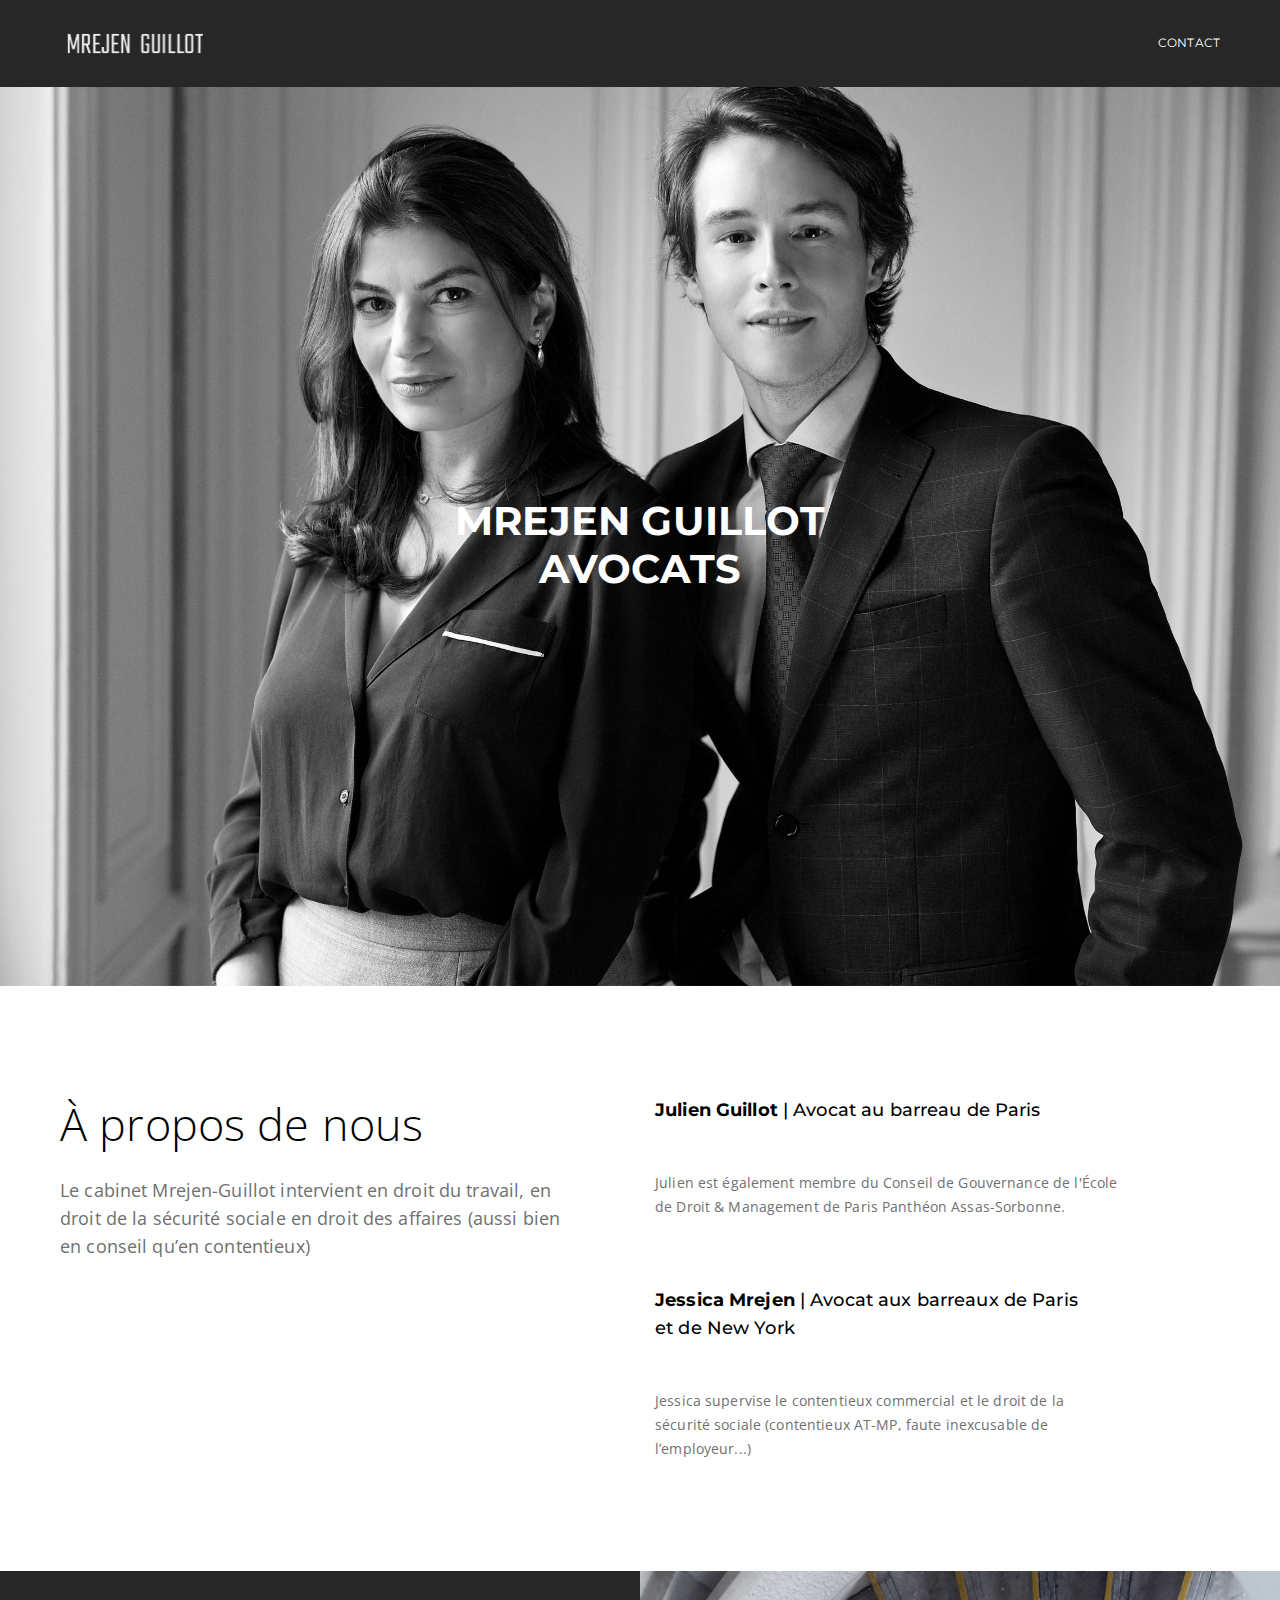
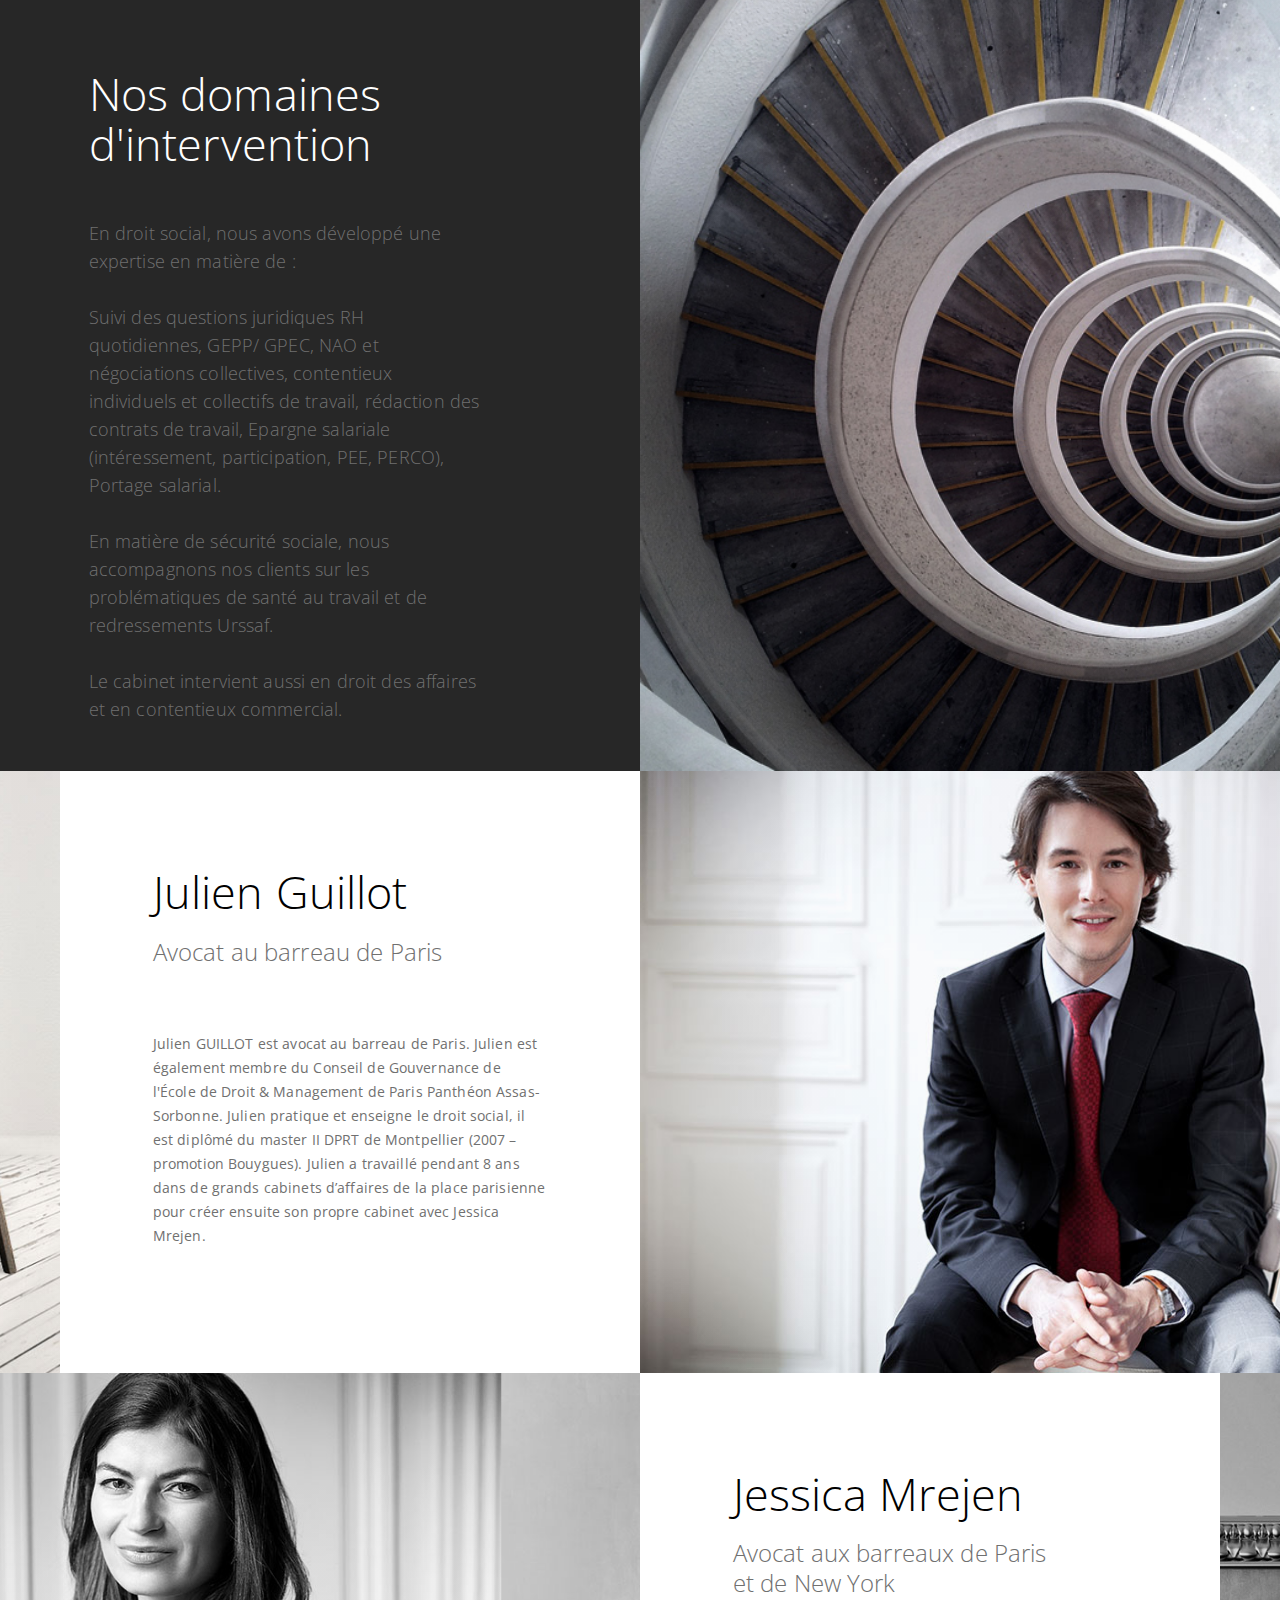
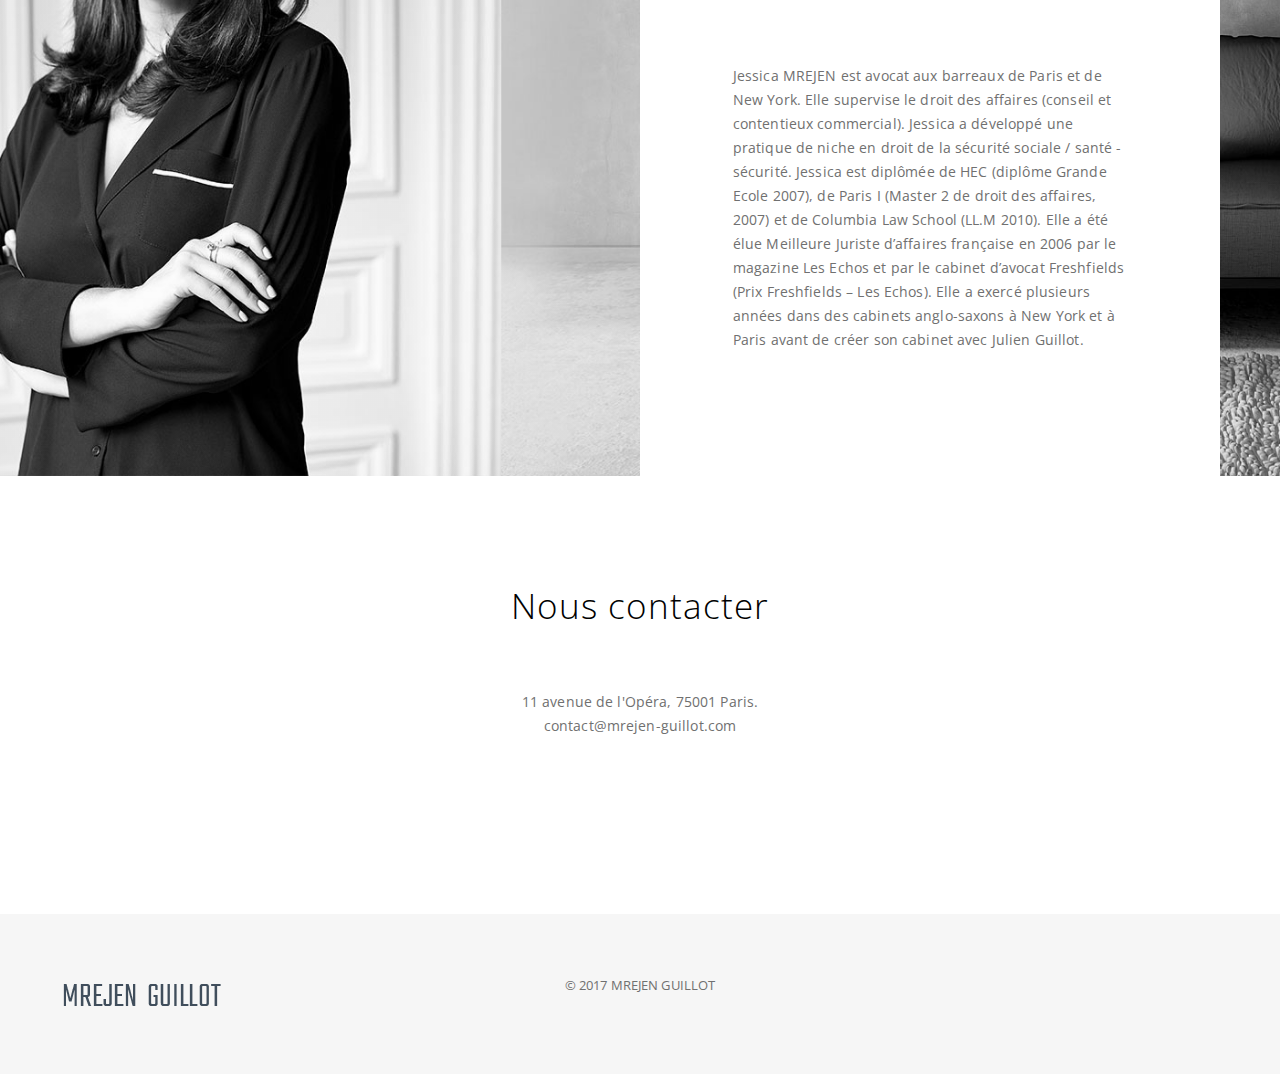
==== commit fb2aa8e3: "Fix HTML text" ====
--- a/index.html
+++ b/index.html
@@ -163,7 +163,7 @@
                     <div class="text-medium sm-text-medium margin-fifteen-bottom tz-text"><p>Jessica MREJEN est avocat aux barreaux de Paris et de New York. Elle supervise le droit des affaires (conseil et contentieux commercial). Jessica a développé une pratique de niche en droit de la sécurité sociale / santé - sécurité. Jessica est diplômée de HEC (diplôme Grande Ecole 2007), de Paris I (Master 2 de droit des affaires, 2007) et de Columbia Law School (LL.M 2010). Elle a été élue Meilleure Juriste d’affaires française en 2006 par le magazine Les Echos et par le cabinet d’avocat Freshfields (Prix Freshfields – Les Echos). Elle a exercé plusieurs années dans des cabinets anglo-saxons à New York et à Paris avant de créer son cabinet avec Julien Guillot.</p></div>
                 </div>
             </div>
-        </section>5
+        </section>
         <section class="padding-110px-tb bg-white builder-bg xs-padding-60px-tb border-none" id="contact-section16">
             <div class="container">
                 <div class="row">
--- a/css/responsive.css
+++ b/css/responsive.css
@@ -1681,7 +1681,8 @@
     .xs-padding-seven{padding:4% !important}
     .xs-padding-eight {padding:4.5% !important}
     .xs-padding-nine {padding:5% !important}
-    .xs-padding-ten{ padding:5.5% !important}
+    .xs-padding-ten{ padding:5.5% !important; 
+                    height: auto !important;}
     .xs-padding-eleven{ padding:6% !important}
     .xs-padding-twelve{ padding:6.5% !important}
     .xs-padding-thirteen{ padding:7% !important}
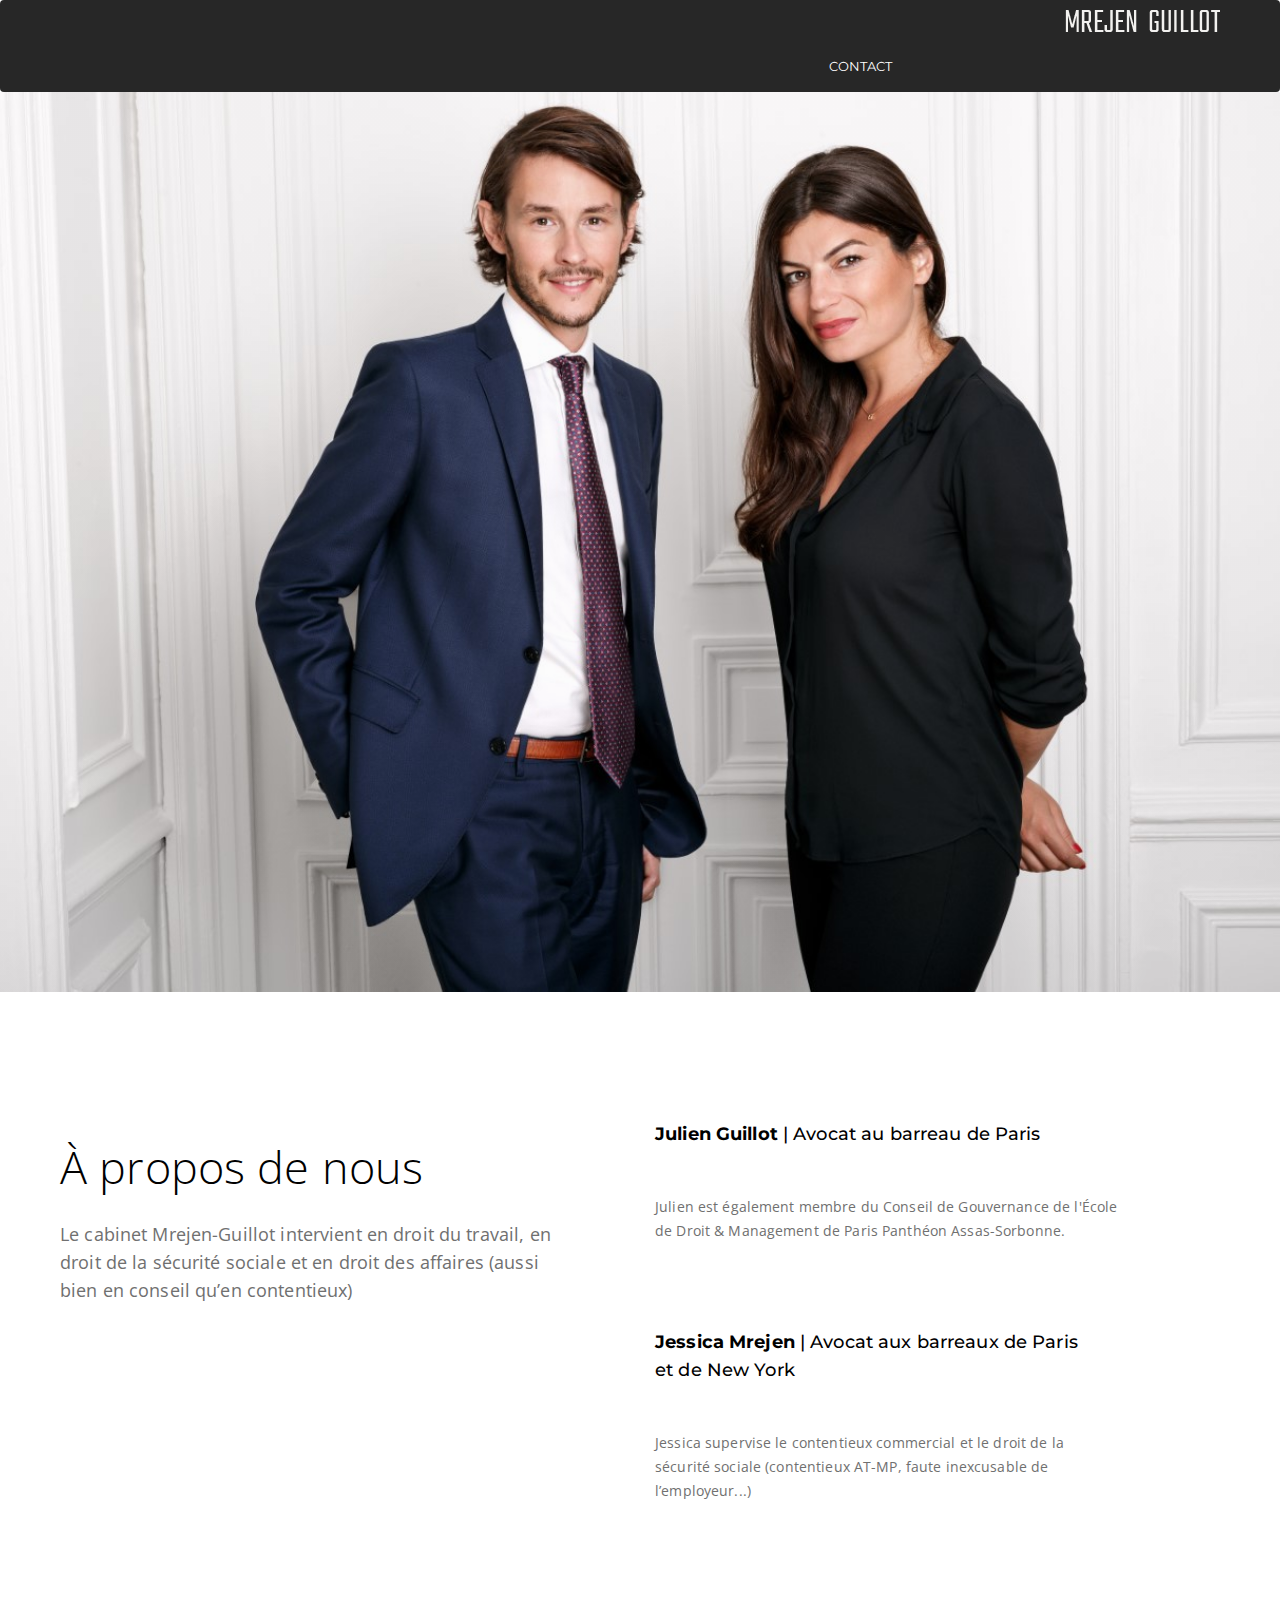
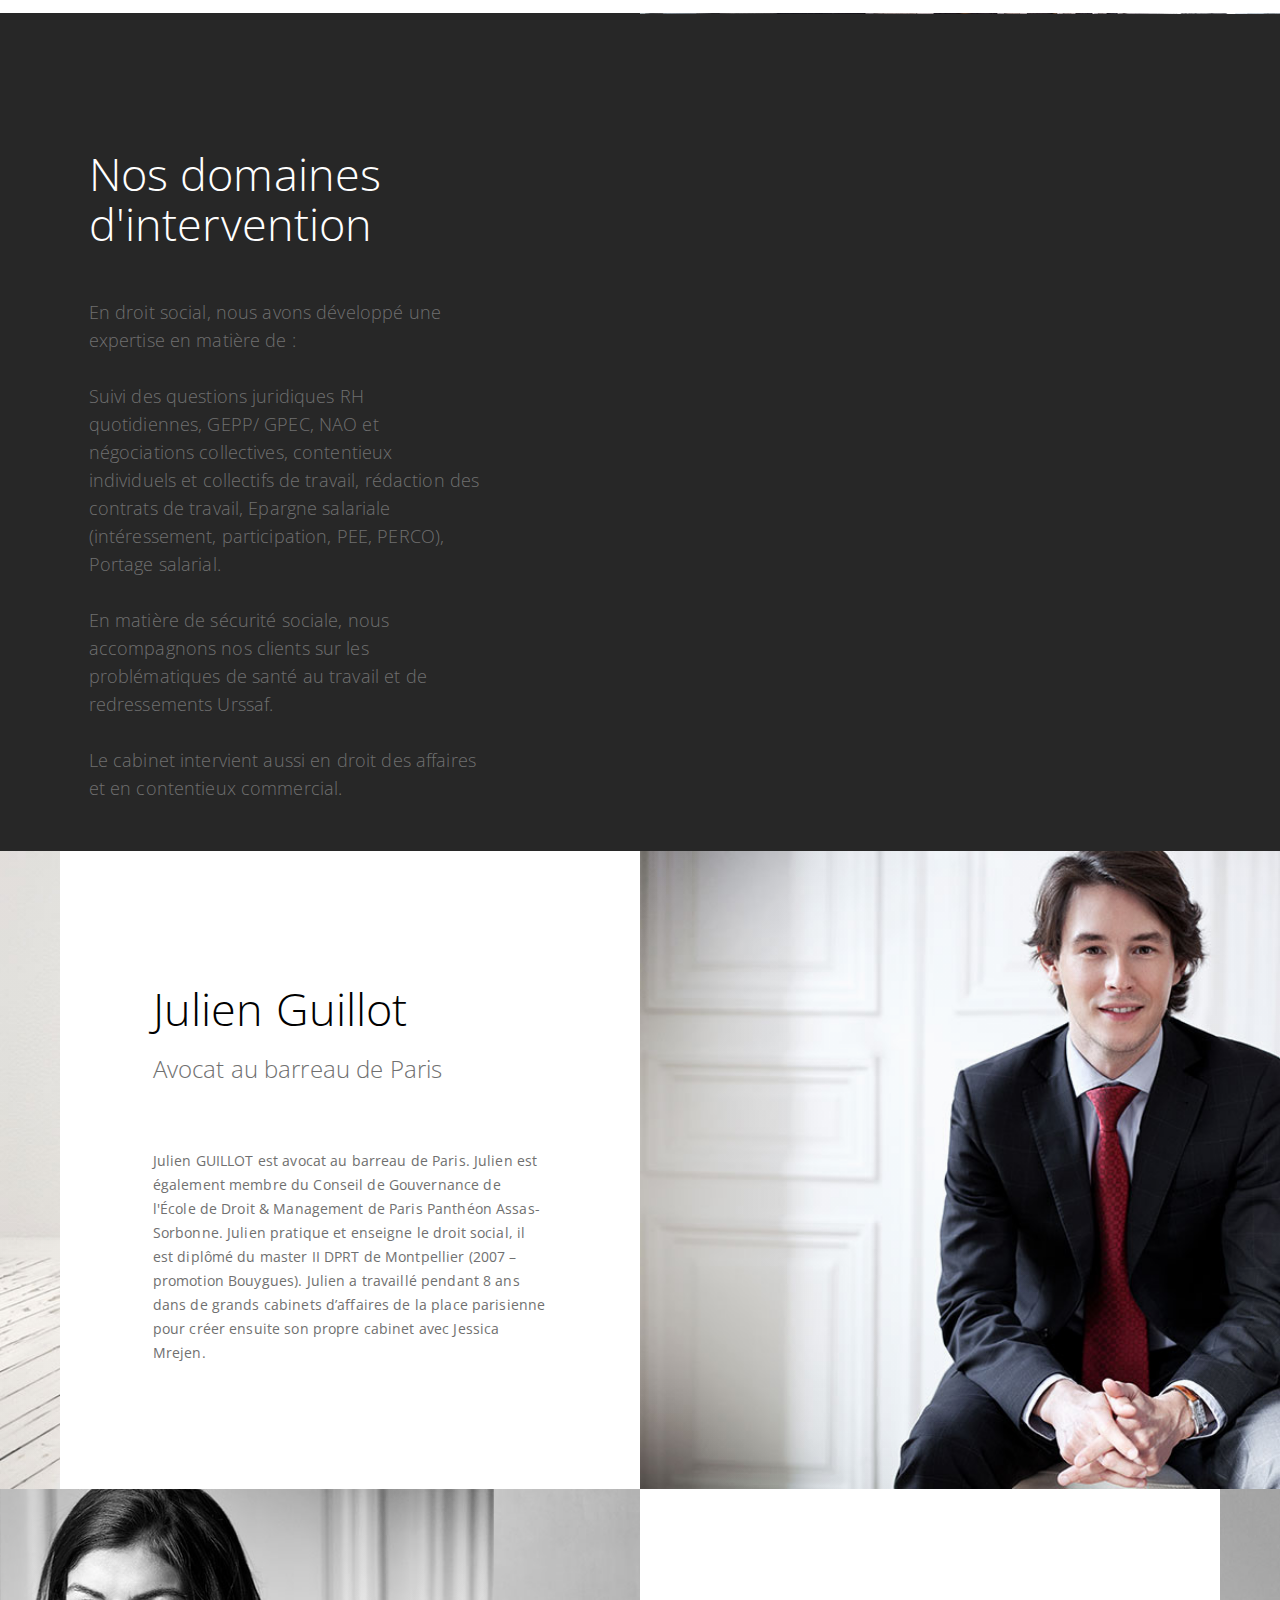
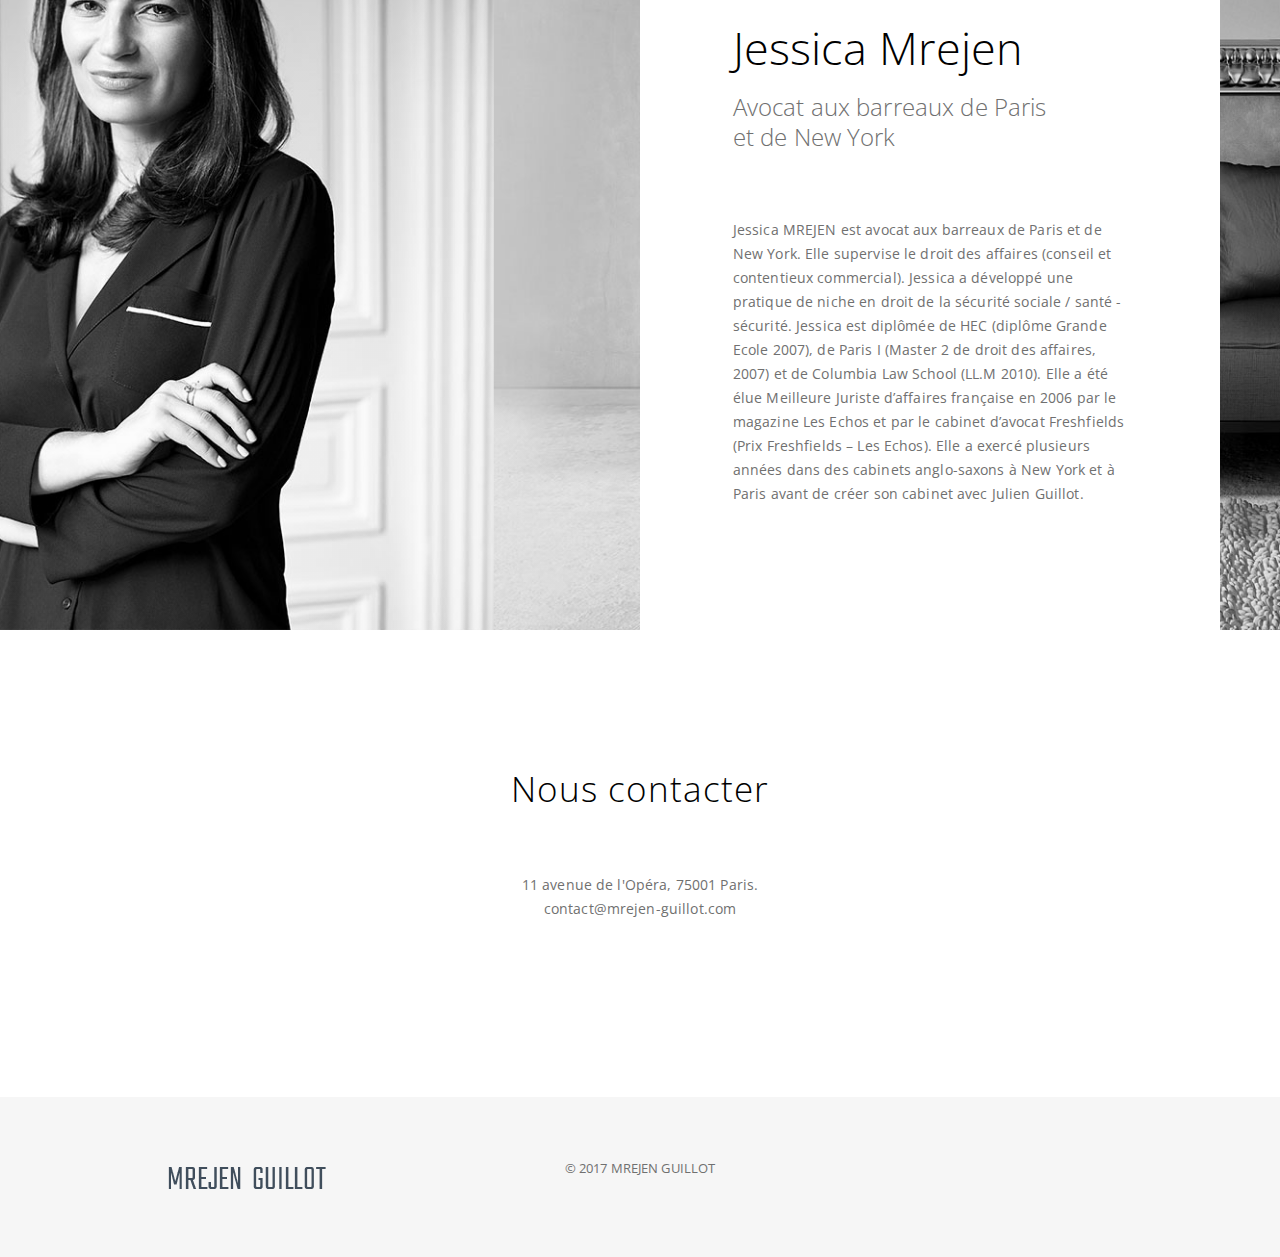
==== commit 278d244c: "change header photo" ====
--- a/index.html
+++ b/index.html
@@ -53,12 +53,6 @@
                         </div>
                         <!-- end logo -->
                         <div class="col-md-9 col-sm-8 col-xs-3 position-inherit">
-                            <button data-target="#bs-example-navbar-collapse-1" data-toggle="collapse" class="navbar-toggle collapsed" type="button">
-                                <span class="sr-only">Toggle navigation</span>
-                                <span class="icon-bar"></span>
-                                <span class="icon-bar"></span>
-                                <span class="icon-bar"></span>
-                            </button>
                             <div id="bs-example-navbar-collapse-1" class="collapse navbar-collapse pull-right">
                                 <ul class="nav navbar-nav">
                                     <li><a class="inner-link propClone text-white" href="#contact-section16">CONTACT</a></li>
@@ -78,9 +72,6 @@
                         <div class="col-md-12 col-sm-12 col-xs-12 slider-typography text-center">
                             <div class="slider-text-middle-main">
                                 <div class="slider-text-middle">
-                                    <div class="" id="tz-br-1">
-                                        <div class="slider-title text-white alt-font font-weight-600 tz-text" id="tz-slider-text37"> <p><strong>MREJEN GUILLOT<br> AVOCATS</strong></p> </div>
-                                    </div>  
                                 </div>
                             </div>
                         </div>
@@ -96,7 +87,7 @@
                     <div class="col-md-6 col-sm-6 xs-12 xs-text-center xs-margin-nineteen-bottom display-table">
                         <div class="display-table-cell-vertical-middle">
                             <h2 class="title-extra-large-2 sm-title-large xs-section-title-large font-weight-300 text-black line-height-55 width-90 sm-width-100 margin-eight-bottom tz-text sm-margin-ten-bottom">À propos de nous</h2>
-                            <div class="text-extra-large tz-text width-90 sm-width-100 margin-five-bottom sm-margin-ten-bottom">Le cabinet Mrejen-Guillot intervient en droit du travail, en droit de la sécurité sociale en droit des affaires (aussi bien en conseil qu’en contentieux)</div>
+                            <div class="text-extra-large tz-text width-90 sm-width-100 margin-five-bottom sm-margin-ten-bottom">Le cabinet Mrejen-Guillot intervient en droit du travail, en droit de la sécurité sociale et en droit des affaires (aussi bien en conseil qu’en contentieux)</div>
                         </div>
                     </div>
                     <!-- image -->
--- a/css/base.css
+++ b/css/base.css
@@ -83,8 +83,8 @@
 .main-font {font-family: 'Open Sans', sans-serif !important;}
 
 /* heading */
-h1, h2, h3, h4, h5, h6 { margin:0; padding:0; color: #000;}
-h1 { font-size:50px; line-height: 60px;}
+h1 { color: #fff; font-family: 'Montserrat', sans-serif !important; text-align: center;}
+h1 { font-size:30px; line-height: 60px;}
 h2 { font-size:35px; line-height:40px}
 h3 { font-size:30px; line-height:35px}
 h4 { font-size:25px; line-height:33px}
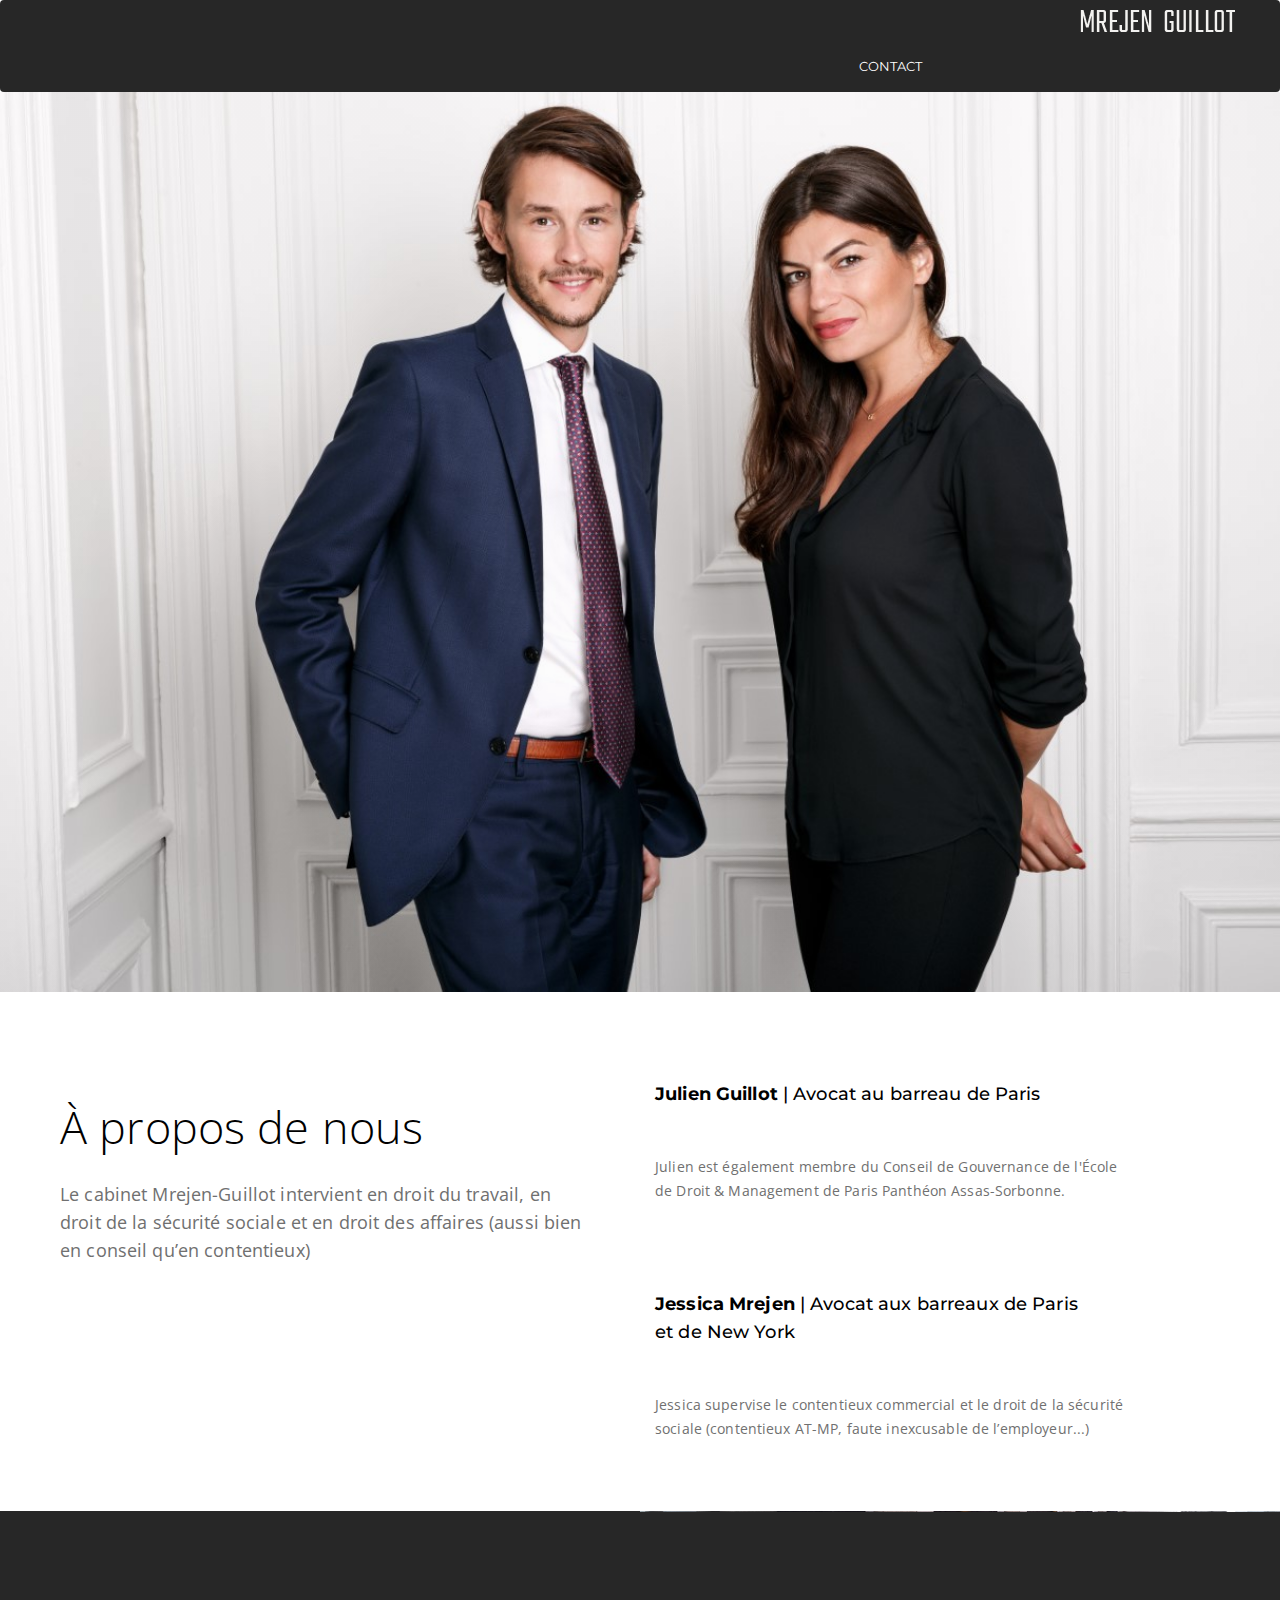
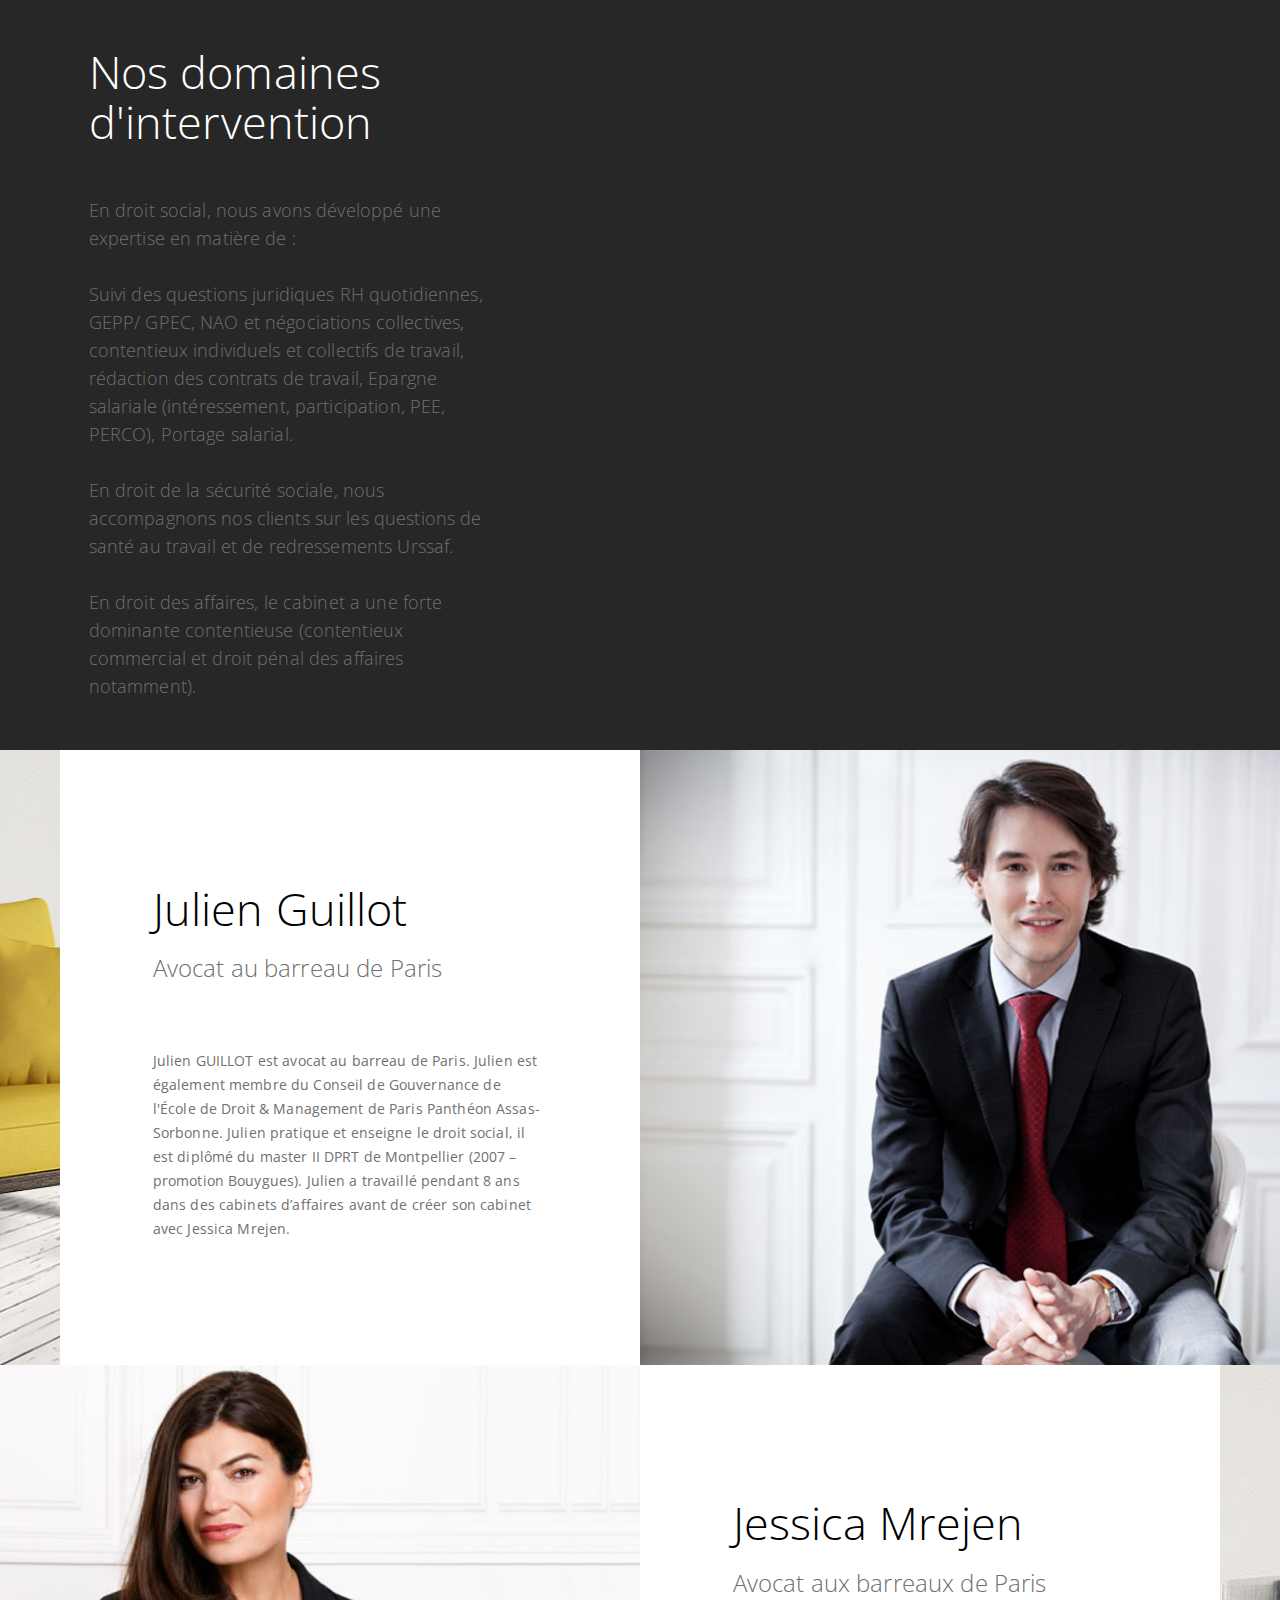
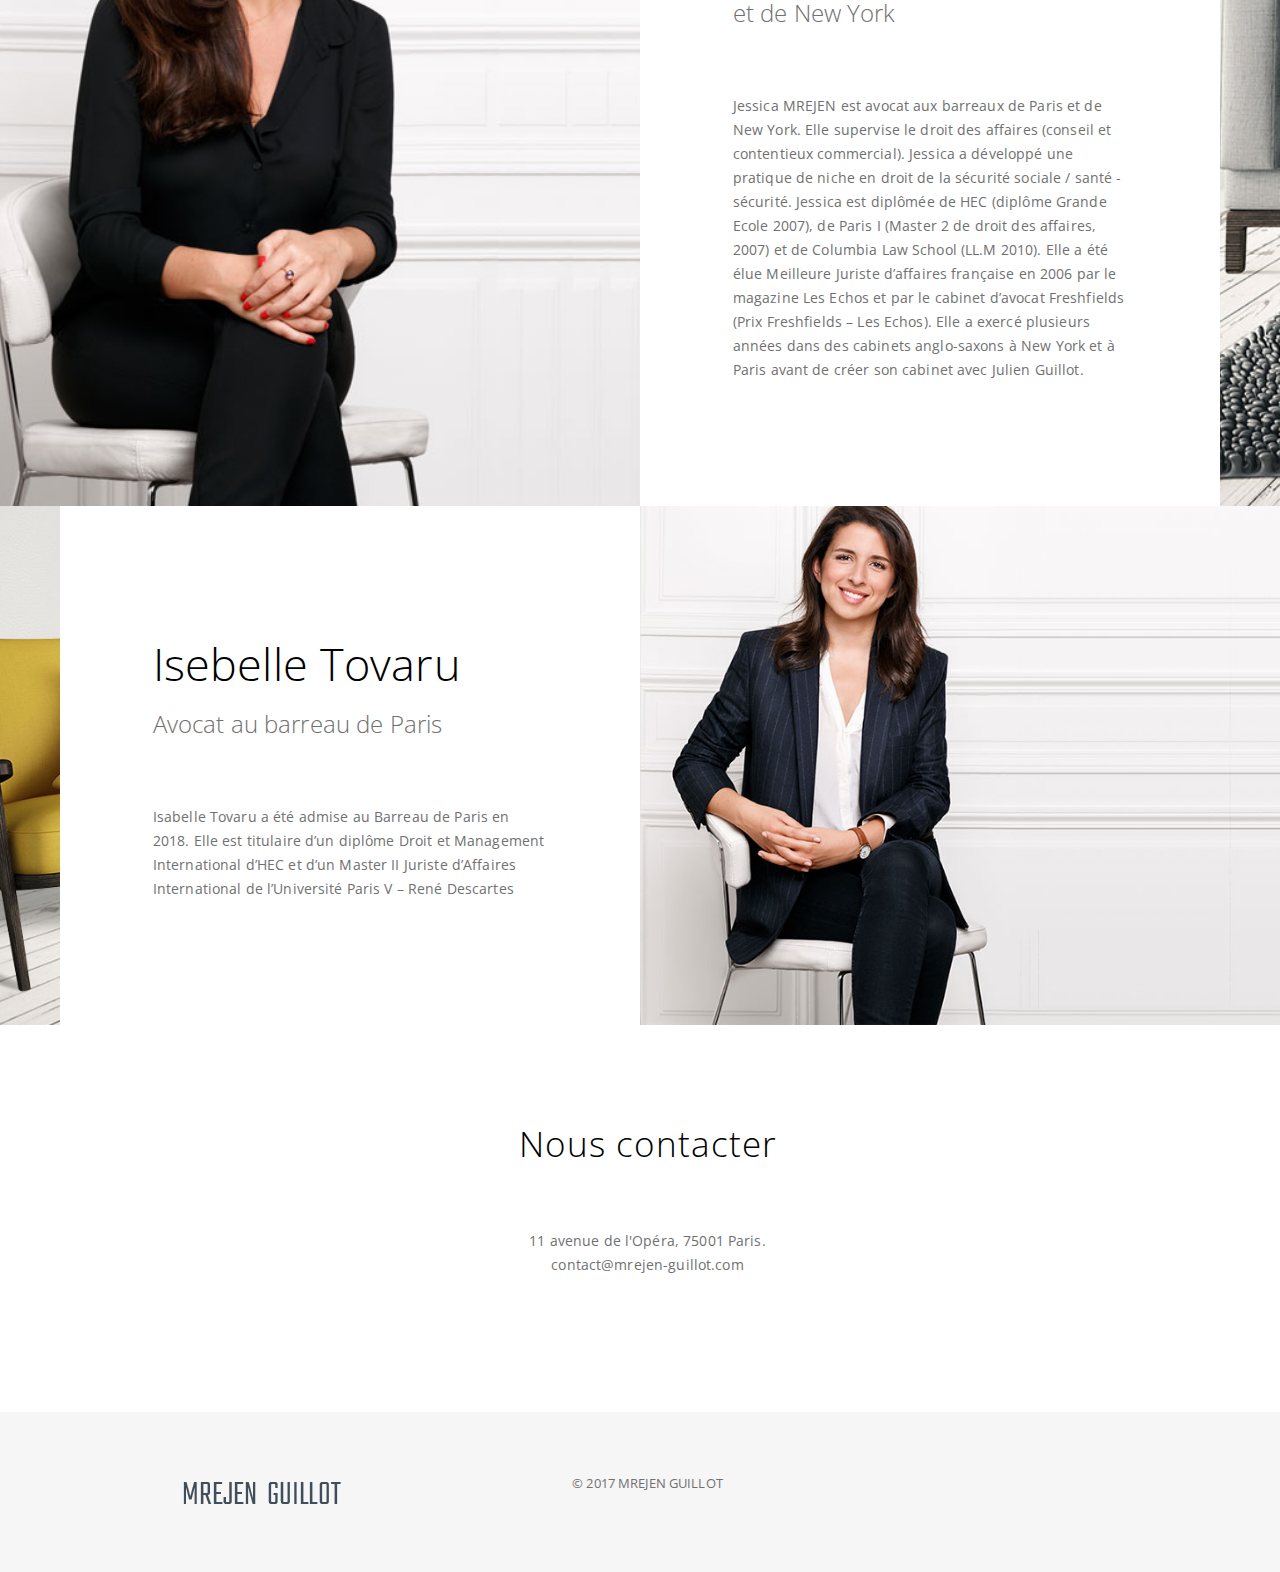
==== commit 4d28745d: "add isabelle section" ====
--- a/index.html
+++ b/index.html
@@ -117,12 +117,12 @@
                             <div class="col-md-12 col-sm-12 col-xs-12 margin-nine-top xs-no-padding-lr">
                                 <h2 class="title-extra-large-2 sm-title-extra-large xs-title-extra-large font-weight-300 text-white margin-three-bottom xs-margin-fifteen-bottom tz-text">Nos domaines d'intervention</h2>
                                 <div class="text-extra-large sm-text-extra-large font-weight-300 width-85 md-width-100 margin-twenty-bottom sm-margin-fifteen-bottom tz-text"><p>En droit social, nous avons développé une expertise en matière de :<br><br>
-                                	Suivi des questions juridiques RH quotidiennes, GEPP/ GPEC, NAO et négociations collectives, contentieux individuels et collectifs de travail, rédaction des contrats de travail, Epargne salariale (intéressement, participation, PEE, PERCO), Portage salarial.<br><br>
-
-									En matière de sécurité sociale, nous accompagnons nos clients sur les problématiques de santé au travail et de redressements Urssaf.<br><br>
-
-									Le cabinet intervient aussi en droit des affaires et en contentieux commercial.
-
+
+                                Suivi des questions juridiques RH quotidiennes, GEPP/ GPEC, NAO et négociations collectives, contentieux individuels et collectifs de travail, rédaction des contrats de travail, Epargne salariale (intéressement, participation, PEE, PERCO), Portage salarial.<br><br>
+
+                                En droit de la sécurité sociale, nous accompagnons nos clients sur les questions de santé au travail et de redressements Urssaf.<br><br>
+
+                                En droit des affaires, le cabinet a une forte dominante contentieuse (contentieux commercial et droit pénal des affaires notamment). 
                                 </p></div>
                             </div>
                             <!-- end section title -->
@@ -140,7 +140,7 @@
                     <h2 class="title-extra-large-2 sm-title-large xs-section-title-large font-weight-300 text-black line-height-55 width-90 sm-width-100 margin-eight-bottom tz-text sm-margin-ten-bottom">Julien Guillot</h2>
                     <!-- end section title -->
                     <div class="title-medium sm-title-medium xs-title-medium margin-twelve-bottom display-block font-weight-300 tz-text">Avocat au barreau de Paris</div>
-                    <div class="text-medium sm-text-medium margin-fifteen-bottom tz-text"><p>Julien GUILLOT est avocat au barreau de Paris. Julien est également membre du Conseil de Gouvernance de l'École de Droit & Management de Paris Panthéon Assas-Sorbonne. Julien pratique et enseigne le droit social, il est diplômé du master II DPRT de Montpellier (2007 – promotion Bouygues). Julien a travaillé pendant 8 ans dans de grands cabinets d’affaires de la place parisienne pour créer ensuite son propre cabinet avec Jessica Mrejen.</p></div>
+                    <div class="text-medium sm-text-medium margin-fifteen-bottom tz-text"><p>Julien GUILLOT est avocat au barreau de Paris. Julien est également membre du Conseil de Gouvernance de l'École de Droit & Management de Paris Panthéon Assas-Sorbonne. Julien pratique et enseigne le droit social, il est diplômé du master II DPRT de Montpellier (2007 – promotion Bouygues). Julien a travaillé pendant 8 ans dans des cabinets d’affaires avant de créer son cabinet avec Jessica Mrejen.</p></div>
                 </div>
             </div>
         </section>
@@ -152,6 +152,17 @@
                     <!-- end section title -->
                     <div class="title-medium sm-title-medium xs-title-medium margin-twelve-bottom display-block font-weight-300 tz-text">Avocat aux barreaux de Paris<br> et de New York</div>
                     <div class="text-medium sm-text-medium margin-fifteen-bottom tz-text"><p>Jessica MREJEN est avocat aux barreaux de Paris et de New York. Elle supervise le droit des affaires (conseil et contentieux commercial). Jessica a développé une pratique de niche en droit de la sécurité sociale / santé - sécurité. Jessica est diplômée de HEC (diplôme Grande Ecole 2007), de Paris I (Master 2 de droit des affaires, 2007) et de Columbia Law School (LL.M 2010). Elle a été élue Meilleure Juriste d’affaires française en 2006 par le magazine Les Echos et par le cabinet d’avocat Freshfields (Prix Freshfields – Les Echos). Elle a exercé plusieurs années dans des cabinets anglo-saxons à New York et à Paris avant de créer son cabinet avec Julien Guillot.</p></div>
+                </div>
+            </div>
+        </section>
+        <section class="tz-builder-bg-image content2-bg-image no-padding border-none cover-background xs-bg-none bg-img-five" id="content-section2" data-img-size="(W)1920px X (H)590px" style="background:linear-gradient(rgba(0,0,0,0.01), rgba(0,0,0,0.01)), url('images/bg-image/isabelle.jpg')">
+            <div class="container sm-width-100 sm-no-padding">
+                <div class="bg-white tz-background-color width-50 sm-width-60 xs-width-100 content-style1 padding-fifteen md-padding-eight sm-padding-eleven xs-padding-eighteen">
+                    <!-- section title -->
+                    <h2 class="title-extra-large-2 sm-title-large xs-section-title-large font-weight-300 text-black line-height-55 width-90 sm-width-100 margin-eight-bottom tz-text sm-margin-ten-bottom">Isebelle Tovaru</h2>
+                    <!-- end section title -->
+                    <div class="title-medium sm-title-medium xs-title-medium margin-twelve-bottom display-block font-weight-300 tz-text">Avocat au barreau de Paris</div>
+                    <div class="text-medium sm-text-medium margin-fifteen-bottom tz-text"><p>Isabelle Tovaru a été admise au Barreau de Paris en 2018. Elle est titulaire d’un diplôme Droit et Management International d’HEC et d’un Master II Juriste d’Affaires International de l’Université Paris V – René Descartes</p></div>
                 </div>
             </div>
         </section>
--- a/css/base.css
+++ b/css/base.css
@@ -949,7 +949,7 @@
 .padding-70px-tb{ padding-top: 70px !important; padding-bottom: 70px !important;}
 .padding-80px-tb{ padding-top: 80px !important; padding-bottom: 80px !important;}
 .padding-90px-tb{ padding-top: 90px !important; padding-bottom: 90px !important;}
-.padding-110px-tb{ padding-top: 110px !important; padding-bottom: 110px !important;}
+.padding-110px-tb{ padding-top: 70px !important; padding-bottom: 70px !important;}
 .padding-120px-tb{ padding-top: 120px !important; padding-bottom: 120px !important;}
 .padding-130px-tb{ padding-top: 130px !important; padding-bottom: 130px !important;}
 .padding-140px-tb{ padding-top: 140px !important; padding-bottom: 140px !important;}
